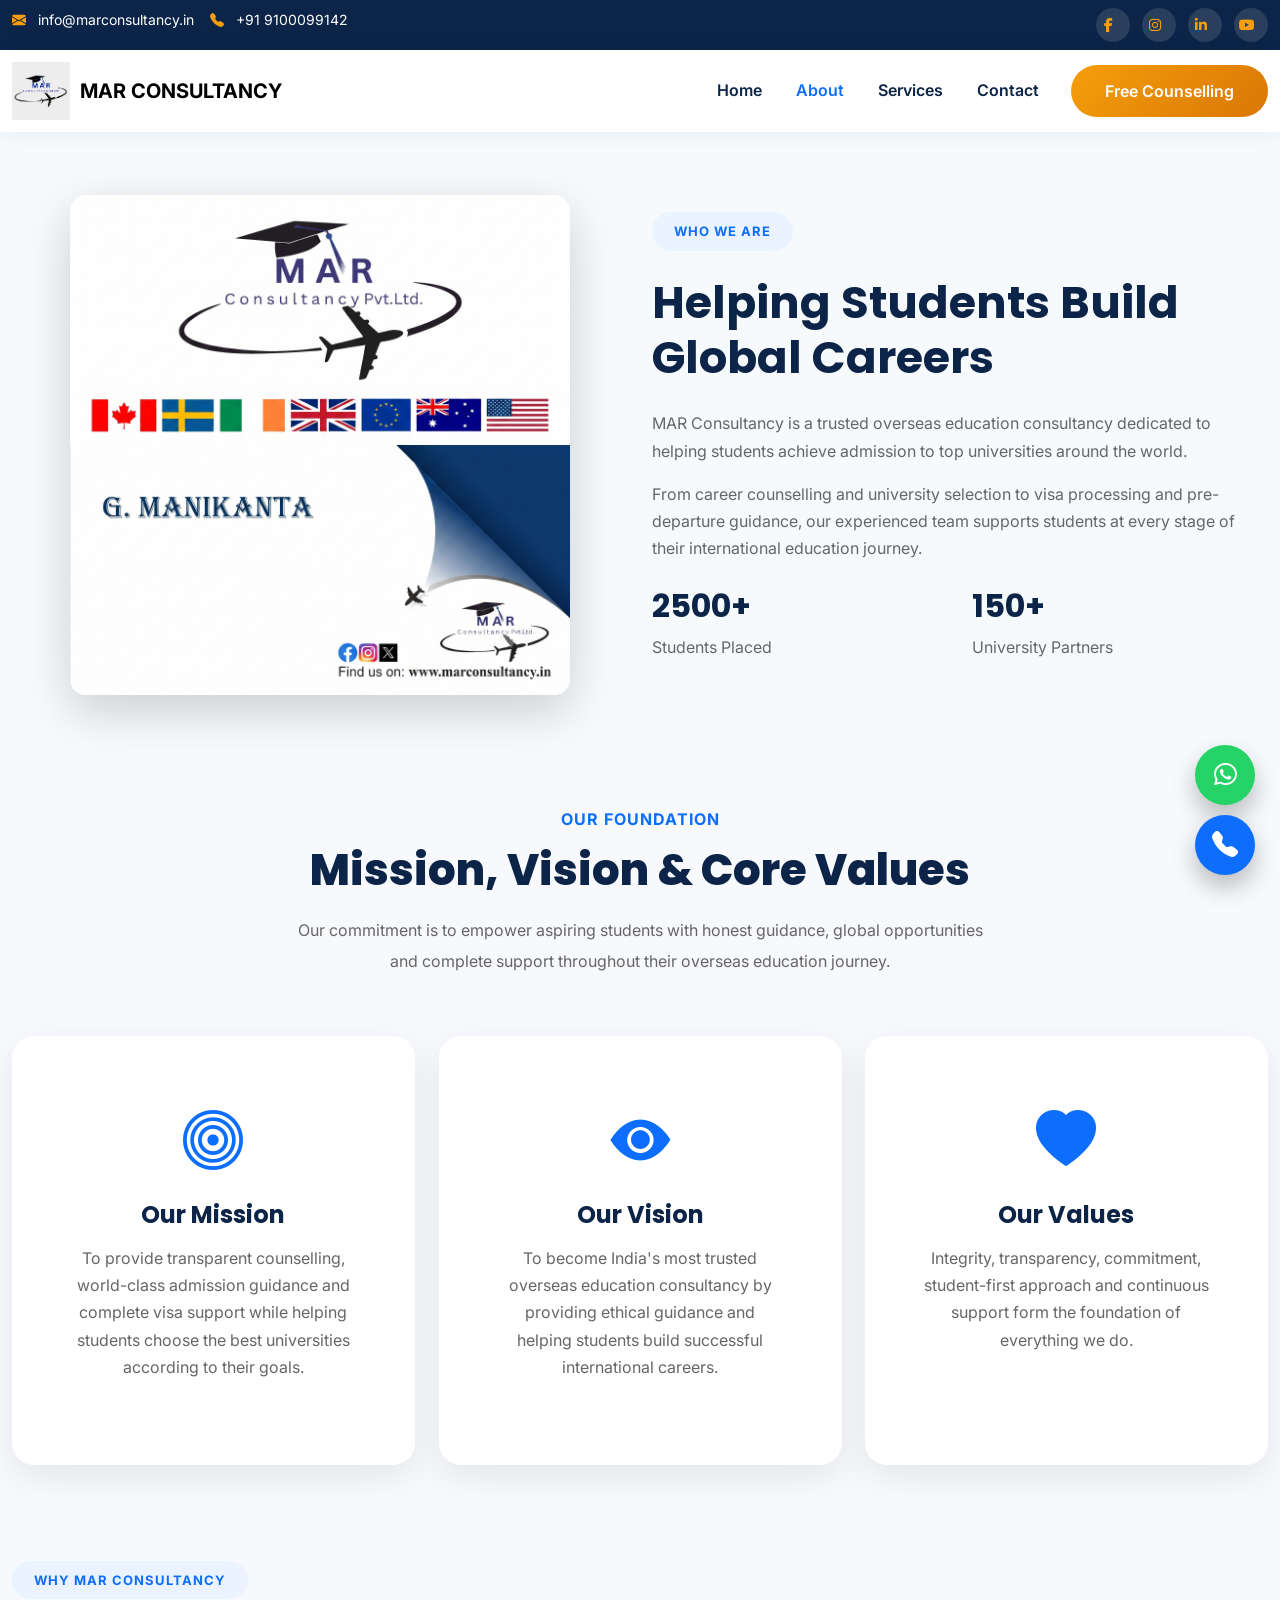
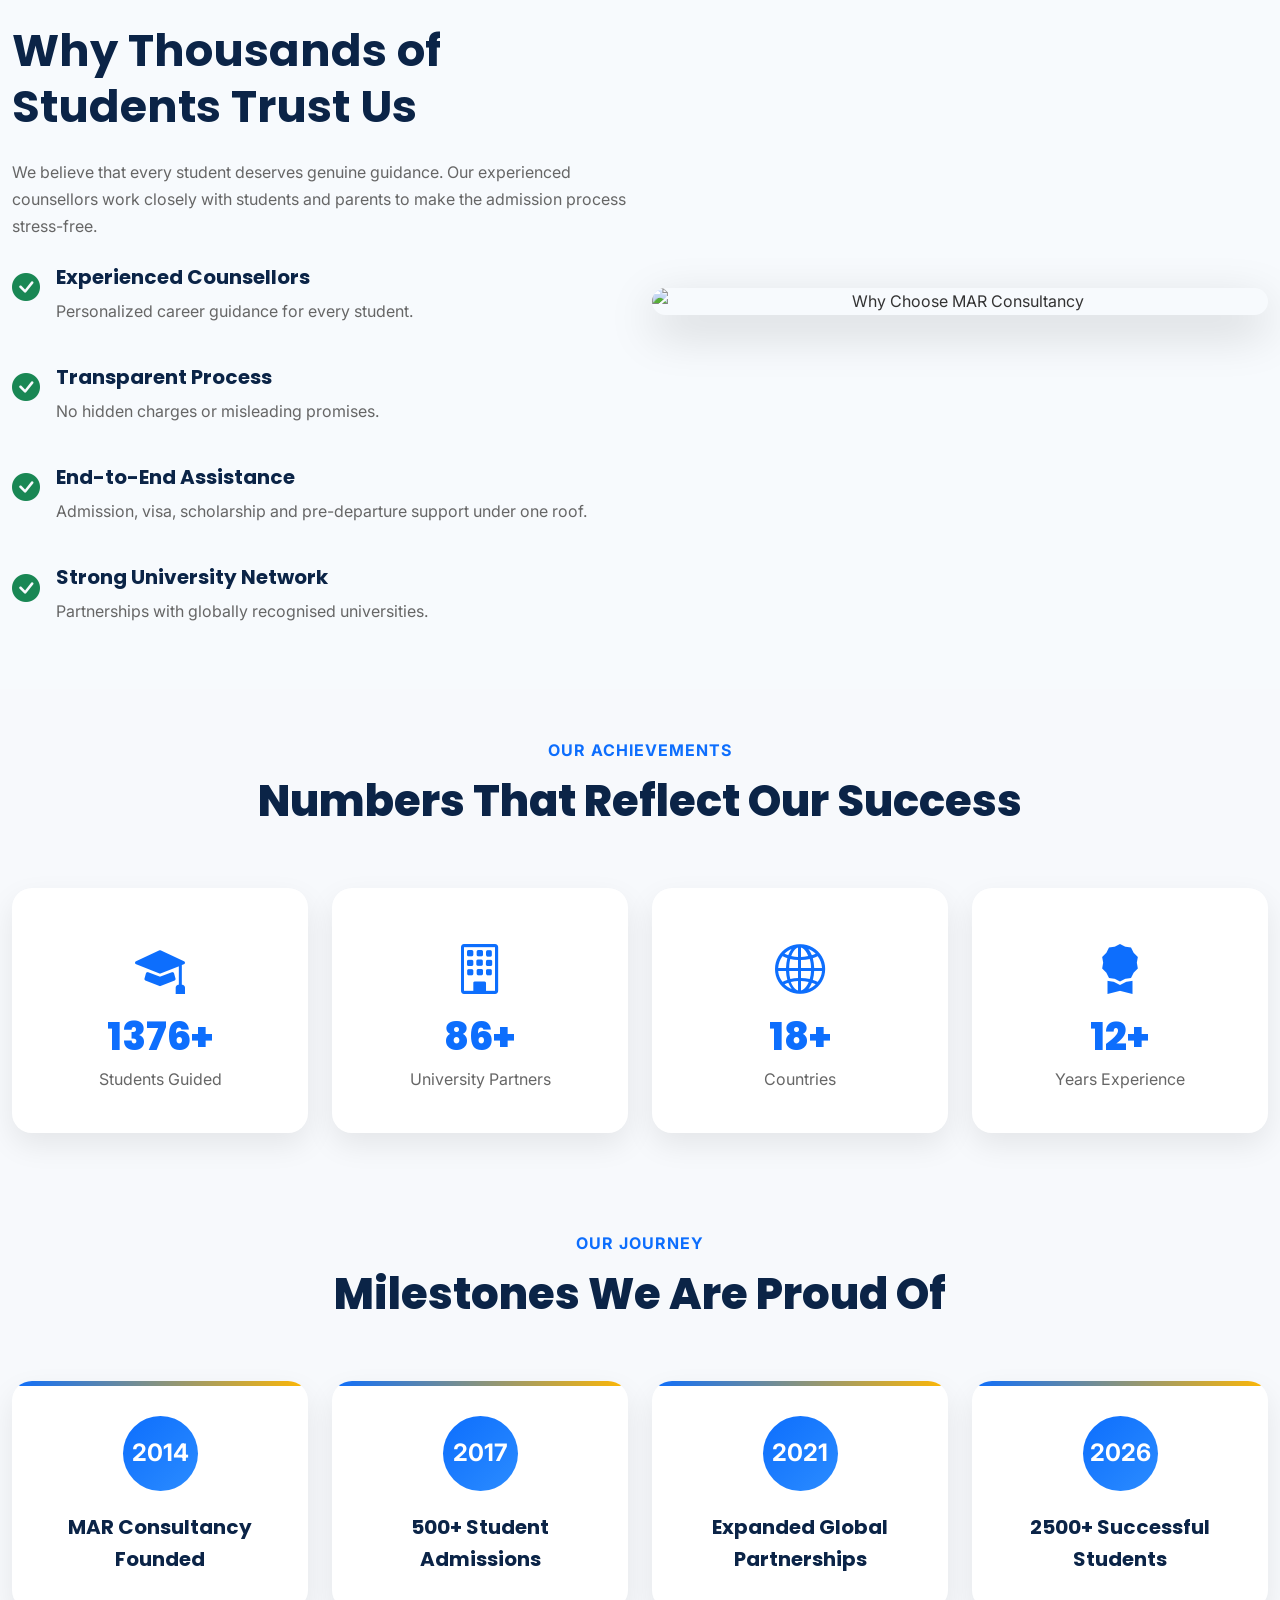
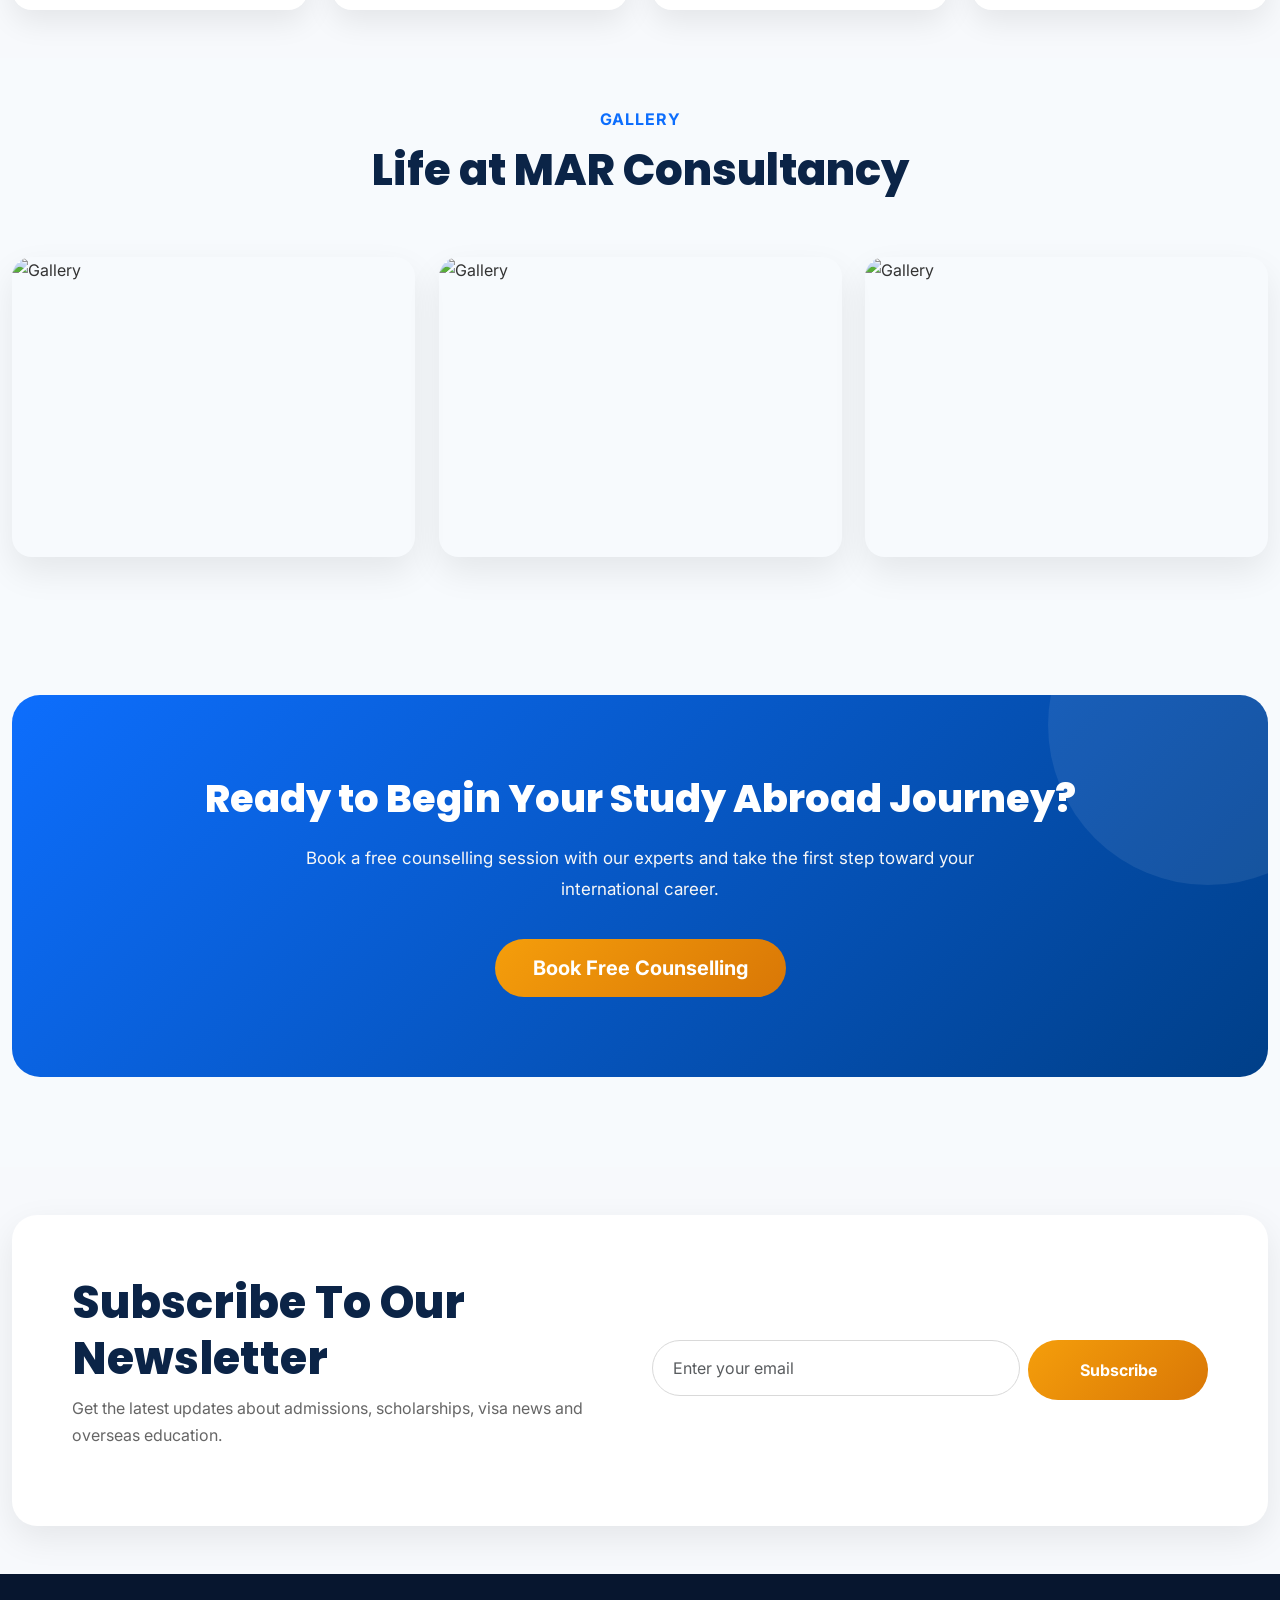
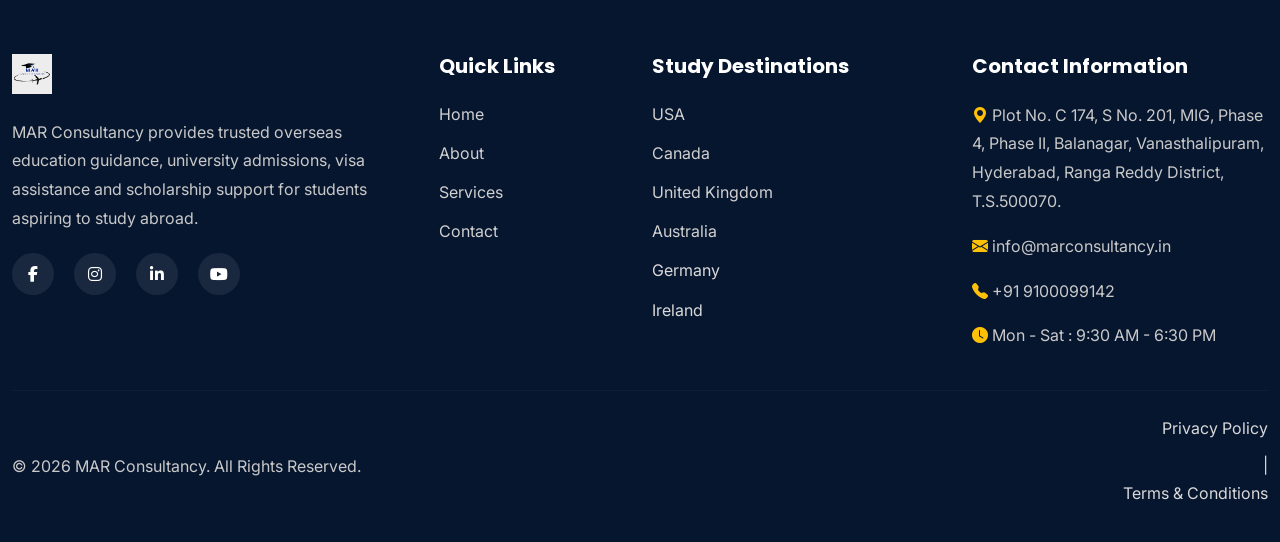
==== MAR_Consultancy/about.html @ 78843bf4 "Initial commit with directory structure" ====
<!DOCTYPE html>
<html lang="en">

<head>

    <meta charset="UTF-8">

    <meta name="viewport"
        content="width=device-width, initial-scale=1.0">

    <title>
        About Us | MAR Consultancy
    </title>

    <meta name="description"
        content="Know more about MAR Consultancy, our mission, vision, expert counsellors and why students trust us for overseas education.">

    <!-- Bootstrap -->

    <link href="https://cdn.jsdelivr.net/npm/bootstrap@5.3.8/dist/css/bootstrap.min.css"
        rel="stylesheet">

    <!-- Bootstrap Icons -->

    <link href="https://cdn.jsdelivr.net/npm/bootstrap-icons@1.13.1/font/bootstrap-icons.min.css"
        rel="stylesheet">

    <!-- Font Awesome -->

    <link href="https://cdnjs.cloudflare.com/ajax/libs/font-awesome/6.7.2/css/all.min.css"
        rel="stylesheet">

    <!-- AOS -->

    <link href="https://unpkg.com/aos@2.3.4/dist/aos.css"
        rel="stylesheet">

    <!-- CSS -->

    <link rel="stylesheet" href="assets/css/variables.css">
    <link rel="stylesheet" href="assets/css/base.css">
    <link rel="stylesheet" href="assets/css/layout.css">
    <link rel="stylesheet" href="assets/css/components.css">
    <link rel="stylesheet" href="assets/css/about.css">
    <link rel="stylesheet" href="assets/css/responsive.css">

</head>

<body>

<!-- Loader -->

<div id="loader">
    <div class="spinner"></div>
</div>

<!-- Top Bar -->

<section class="top-bar">

<div class="container">

<div class="row">

<div class="col-lg-8">

<i class="bi bi-envelope-fill"></i>

info@marconsultancy.in

&nbsp;&nbsp;

<i class="bi bi-telephone-fill"></i>

+91 9100099142


</div>

<div class="col-lg-4 text-end social-icons">

<a href="https://www.facebook.com/share/17t4ARbkdk/?mibextid=wwXIfr"><i class="fab fa-facebook-f"></i></a>

<a href="https://www.instagram.com/mar__consultancy01?igsh=bXQ0bjIwZXdkcGV0"><i class="fab fa-instagram"></i></a>

<a href="#"><i class="fab fa-linkedin-in"></i></a>

<a href="#"><i class="fab fa-youtube"></i></a>

</div>

</div>

</div>

</section>

<!-- Navbar -->

<nav class="navbar navbar-expand-lg">

<div class="container">

<a class="navbar-brand" href="index.html" style="display: flex; align-items: center; gap: 10px;">

<img src="assets/images/gallery/662741555_18075929009274481_1344322168086941455_n.jpg" alt="MAR Consultancy">

<span style="font-weight: 700; font-size: 1.25rem; color: #000; white-space: nowrap;">MAR CONSULTANCY</span>

</a>

<button

class="navbar-toggler"

data-bs-toggle="collapse"

data-bs-target="#navbar">

<span class="navbar-toggler-icon"></span>

</button>

<div

class="collapse navbar-collapse"

id="navbar">

<ul class="navbar-nav ms-auto">

<li class="nav-item">

<a class="nav-link "
href="index.html">

Home

</a>

</li>

<li class="nav-item active">

<a class="nav-link"
href="about.html">

About

</a>

</li>

<li class="nav-item">

<a class="nav-link"
href="services.html">

Services

</a>

</li>



<li class="nav-item">

<a class="nav-link"
href="contact.html">

Contact

</a>

</li>

</ul>

<a

href="contact.html"

class="btn btn-warning ms-lg-4">

Free Counselling

</a>

</div>

</div>

</nav>
</div>

</section>

<!-- About Section -->

<section class="py-5">

<div class="container">

<div class="row align-items-center">

<div class="col-lg-6 d-flex align-items-center justify-content-center" data-aos="fade-right" style="padding: 15px;">
    <img 
        src="assets\images\gallery\Gemini_Generated_Image_8bglwy8bglwy8bgl.png" 
        class="img-fluid rounded-4 shadow-lg" 
        alt="About MAR Consultancy"
        style="width: 100%; max-width: 500px; height: auto; object-fit: contain; display: block; margin: 0 auto;"
    >
</div>

<div
class="col-lg-6"
data-aos="fade-left">

<span class="badge-primary">

WHO WE ARE

</span>

<h2 class="mt-4">

Helping Students Build
Global Careers

</h2>

<p class="mt-4">

MAR Consultancy is a trusted overseas education consultancy dedicated to helping students achieve admission to top universities around the world.

</p>

<p>

From career counselling and university selection to visa processing and pre-departure guidance, our experienced team supports students at every stage of their international education journey.

</p>

<div class="row mt-4">

<div class="col-6">

<h3>2500+</h3>

<p>Students Placed</p>

</div>

<div class="col-6">

<h3>150+</h3>

<p>University Partners</p>

</div>

</div>

</div>

</div>

</div>

</section>
<!-- ======================================================
MISSION • VISION • VALUES
======================================================= -->

<section class="bg-section py-5">

    <div class="container">

        <div class="section-title text-center" data-aos="fade-up">

            <span>OUR FOUNDATION</span>

            <h2>Mission, Vision & Core Values</h2>

            <p>

                Our commitment is to empower aspiring students with honest
                guidance, global opportunities and complete support throughout
                their overseas education journey.

            </p>

        </div>

        <div class="row g-4">

            <div class="col-lg-4" data-aos="fade-up">

                <div class="card-modern h-100">

                    <div class="card-body text-center">

                        <i class="bi bi-bullseye display-4 text-primary"></i>

                        <h4 class="mt-4">

                            Our Mission

                        </h4>

                        <p>

                            To provide transparent counselling,
                            world-class admission guidance and
                            complete visa support while helping
                            students choose the best universities
                            according to their goals.

                        </p>

                    </div>

                </div>

            </div>

            <div class="col-lg-4" data-aos="fade-up" data-aos-delay="150">

                <div class="card-modern h-100">

                    <div class="card-body text-center">

                        <i class="bi bi-eye-fill display-4 text-primary"></i>

                        <h4 class="mt-4">

                            Our Vision

                        </h4>

                        <p>

                            To become India's most trusted overseas
                            education consultancy by providing
                            ethical guidance and helping students
                            build successful international careers.

                        </p>

                    </div>

                </div>

            </div>

            <div class="col-lg-4" data-aos="fade-up" data-aos-delay="300">

                <div class="card-modern h-100">

                    <div class="card-body text-center">

                        <i class="bi bi-heart-fill display-4 text-primary"></i>

                        <h4 class="mt-4">

                            Our Values

                        </h4>

                        <p>

                            Integrity, transparency, commitment,
                            student-first approach and continuous
                            support form the foundation of
                            everything we do.

                        </p>

                    </div>

                </div>

            </div>

        </div>

    </div>

</section>

<!-- ======================================================
WHY CHOOSE US
======================================================= -->

<section class="py-5">

    <div class="container">

        <div class="row align-items-center">

            <div class="col-lg-6" data-aos="fade-right">

                <span class="badge-primary">

                    WHY MAR CONSULTANCY

                </span>

                <h2 class="mt-4">

                    Why Thousands of Students Trust Us

                </h2>

                <p class="mt-4">

                    We believe that every student deserves genuine guidance.
                    Our experienced counsellors work closely with students
                    and parents to make the admission process stress-free.

                </p>

                <div class="mt-4">

                    <div class="d-flex mb-4">

                        <i class="bi bi-check-circle-fill text-success fs-3 me-3"></i>

                        <div>

                            <h5>Experienced Counsellors</h5>

                            <p>

                                Personalized career guidance for every student.

                            </p>

                        </div>

                    </div>

                    <div class="d-flex mb-4">

                        <i class="bi bi-check-circle-fill text-success fs-3 me-3"></i>

                        <div>

                            <h5>Transparent Process</h5>

                            <p>

                                No hidden charges or misleading promises.

                            </p>

                        </div>

                    </div>

                    <div class="d-flex mb-4">

                        <i class="bi bi-check-circle-fill text-success fs-3 me-3"></i>

                        <div>

                            <h5>End-to-End Assistance</h5>

                            <p>

                                Admission, visa, scholarship and pre-departure
                                support under one roof.

                            </p>

                        </div>

                    </div>

                    <div class="d-flex">

                        <i class="bi bi-check-circle-fill text-success fs-3 me-3"></i>

                        <div>

                            <h5>Strong University Network</h5>

                            <p>

                                Partnerships with globally recognised universities.

                            </p>

                        </div>

                    </div>

                </div>

            </div>

            <div class="col-lg-6 text-center" data-aos="fade-left">

                <img

                    src="assets\images\gallery\Gemini_Generated_Image_77f17s77f17s77f1.png"

                    class="img-fluid rounded-4 shadow-lg"

                    alt="Why Choose MAR Consultancy">

            </div>

        </div>

    </div>

</section>

<!-- ======================================================
OUR ACHIEVEMENTS
======================================================= -->

<section class="bg-section py-5">

    <div class="container">

        <div class="section-title text-center">

            <span>OUR ACHIEVEMENTS</span>

            <h2>Numbers That Reflect Our Success</h2>

        </div>

        <div class="row g-4">

            <div class="col-lg-3 col-md-6">

                <div class="stat-card">

                    <i class="bi bi-mortarboard-fill"></i>

                    <h2>2500+</h2>

                    <p>

                        Students Guided

                    </p>

                </div>

            </div>

            <div class="col-lg-3 col-md-6">

                <div class="stat-card">

                    <i class="bi bi-building"></i>

                    <h2>150+</h2>

                    <p>

                        University Partners

                    </p>

                </div>

            </div>

            <div class="col-lg-3 col-md-6">

                <div class="stat-card">

                    <i class="bi bi-globe2"></i>

                    <h2>18+</h2>

                    <p>

                        Countries

                    </p>

                </div>

            </div>

            <div class="col-lg-3 col-md-6">

                <div class="stat-card">

                    <i class="bi bi-award-fill"></i>

                    <h2>12+</h2>

                    <p>

                        Years Experience

                    </p>

                </div>

            </div>

        </div>

    </div>

</section>
<!-- ======================================================
LEADERSHIP TEAM
======================================================= -->


<!-- ======================================================
OUR JOURNEY
======================================================= -->

<section class="bg-section py-5">

    <div class="container">

        <div class="section-title text-center">

            <span>OUR JOURNEY</span>

            <h2>Milestones We Are Proud Of</h2>

        </div>

        <div class="row g-4">

            <div class="col-lg-3">

                <div class="process-card">

                    <div class="process-number">

                        2014

                    </div>

                    <h5>

                        MAR Consultancy Founded

                    </h5>

                </div>

            </div>

            <div class="col-lg-3">

                <div class="process-card">

                    <div class="process-number">

                        2017

                    </div>

                    <h5>

                        500+ Student Admissions

                    </h5>

                </div>

            </div>

            <div class="col-lg-3">

                <div class="process-card">

                    <div class="process-number">

                        2021

                    </div>

                    <h5>

                        Expanded Global Partnerships

                    </h5>

                </div>

            </div>

            <div class="col-lg-3">

                <div class="process-card">

                    <div class="process-number">

                        2026

                    </div>

                    <h5>

                        2500+ Successful Students

                    </h5>

                </div>

            </div>

        </div>

    </div>

</section>

<!-- ======================================================
PHOTO GALLERY
======================================================= -->

<section class="py-5">

    <div class="container">

        <div class="section-title text-center">

            <span>GALLERY</span>

            <h2>Life at MAR Consultancy</h2>

        </div>

        <div class="row g-4">

            <div class="col-lg-4">

                <div class="gallery-item">

                    <img
                        src="assets/images/gallery/gallery1.jpg"
                        class="img-fluid rounded-4"
                        alt="Gallery">

                </div>

            </div>

            <div class="col-lg-4">

                <div class="gallery-item">

                    <img
                        src="assets/images/gallery/gallery2.jpg"
                        class="img-fluid rounded-4"
                        alt="Gallery">

                </div>

            </div>

            <div class="col-lg-4">

                <div class="gallery-item">

                    <img
                        src="assets/images/gallery/gallery3.jpg"
                        class="img-fluid rounded-4"
                        alt="Gallery">

                </div>

            </div>

        </div>

    </div>

</section>

<!-- ======================================================
CALL TO ACTION
======================================================= -->

<section>

<div class="container">

<div class="cta text-center">

<h2>

Ready to Begin Your Study Abroad Journey?

</h2>

<p>

Book a free counselling session with our experts
and take the first step toward your international career.

</p>

<a

href="contact.html"

class="btn btn-warning btn-lg">

Book Free Counselling

</a>

</div>

</div>

</section>
<!-- ======================================================
NEWSLETTER
======================================================= -->

<section class="bg-section py-5">

    <div class="container">

        <div class="newsletter">

            <div class="row align-items-center">

                <div class="col-lg-6">

                    <h2>

                        Subscribe To Our Newsletter

                    </h2>

                    <p>

                        Get the latest updates about admissions,
                        scholarships, visa news and overseas education.

                    </p>

                </div>

                <div class="col-lg-6">

                    

                       

                   <form class="row g-2" action="https://docs.google.com/forms/d/e/1FAIpQLSdykp3nptnN1hQB12wtxpjILrCA9S6A44Ha3cF29DqgzUPL1w/formResponsehttps://docs.google.com/forms/d/e/1FAIpQLSdykp3nptnN1hQB12wtxpjILrCA9S6A44Ha3cF29DqgzUPL1w/viewform" method="POST">
    
    <!-- Email Input Field -->
    <div class="col-md-8">
        <input type="email" name="entry.235819232" class="form-control" placeholder="Enter your email" required>
    </div>

    <!-- Submit Button -->
    <div class="col-md-4">
        <button type="submit" class="btn btn-warning w-100">
            Subscribe
        </button>
    </div>

</form>

                </div>

            </div>

        </div>

    </div>

</section>

<!-- ======================================================
FOOTER
======================================================= -->

<footer class="footer">

<div class="container">

<div class="row gy-4">

<div class="col-lg-4">

<img 
  src="assets/images/gallery/662741555_18075929009274481_1344322168086941455_n.jpg" 
  alt="MAR Consultancy Logo" 
  style="height: 40px; width: auto; display: inline-block; vertical-align: middle;"
>

<p class="mt-4">

MAR Consultancy provides trusted overseas
education guidance, university admissions,
visa assistance and scholarship support for
students aspiring to study abroad.

</p>

<div class="footer-social">

<a href="https://www.facebook.com/share/17t4ARbkdk/?mibextid=wwXIfr">

<i class="fab fa-facebook-f"></i>

</a>

<a href="https://www.instagram.com/mar__consultancy01?igsh=bXQ0bjIwZXdkcGV0">

<i class="fab fa-instagram"></i>

</a>

<a href="#">

<i class="fab fa-linkedin-in"></i>

</a>

<a href="#">

<i class="fab fa-youtube"></i>

</a>

</div>

</div>

<div class="col-lg-2">

<h5>

Quick Links

</h5>

<ul class="list-unstyled">

<li><a href="index.html">Home</a></li>

<li><a href="about.html">About</a></li>

<li><a href="services.html">Services</a></li>



<li><a href="contact.html">Contact</a></li>

</ul>

</div>

<div class="col-lg-3">

<h5>

Study Destinations

</h5>

<ul class="list-unstyled">

<li><a href="#">USA</a></li>

<li><a href="#">Canada</a></li>

<li><a href="#">United Kingdom</a></li>

<li><a href="#">Australia</a></li>

<li>Germany</li>

<li>Ireland</li>

</ul>

</div>

<div class="col-lg-3">

<h5>

Contact Information

</h5>

<p>

<i class="bi bi-geo-alt-fill text-warning"></i>

Plot No. C 174, S No. 201, MIG, Phase 4, Phase II,
Balanagar, Vanasthalipuram, Hyderabad,
Ranga Reddy District, T.S.500070.

</p>

<p>

<i class="bi bi-envelope-fill text-warning"></i>

info@marconsultancy.in

</p>

<p>

<i class="bi bi-telephone-fill text-warning"></i>

+91 9100099142

</p>

<p>

<i class="bi bi-clock-fill text-warning"></i>

Mon - Sat : 9:30 AM - 6:30 PM

</p>

</div>

</div>

<hr class="my-4">

<div class="row align-items-center">

<div class="col-md-6">

<p class="mb-0">

© <span id="year"></span>
MAR Consultancy.
All Rights Reserved.

</p>

</div>

<div class="col-md-6 text-md-end">

<a href="privacy-policy.html">

Privacy Policy

</a>

|

<a href="terms.html">

Terms & Conditions

</a>

</div>

</div>

</div>

</footer>

<!-- ======================================================
FLOATING ACTION BUTTONS
======================================================= -->

<a
href="https://wa.me/9100099142"
target="_blank"
class="whatsapp-btn">

<i class="fab fa-whatsapp"></i>

</a>

<a
href="tel:+919100099142"
class="call-btn">

<i class="bi bi-telephone-fill"></i>

</a>

<div class="back-to-top">

<i class="bi bi-arrow-up"></i>

</div>

<!-- ======================================================
JAVASCRIPT
======================================================= -->

<script src="https://cdn.jsdelivr.net/npm/bootstrap@5.3.8/dist/js/bootstrap.bundle.min.js"></script>

<script src="https://unpkg.com/aos@2.3.4/dist/aos.js"></script>

<script>

AOS.init({

duration:900,

once:true

});

</script>

<script src="assets/js/app.js"></script>

<script src="assets/js/about.js"></script>

</body>

</html>
---- MAR_Consultancy/assets/css/variables.css ----
/* ==========================================================
   MAR CONSULTANCY
   Global CSS Variables
   ========================================================== */

:root{

    /* ========= Brand Colors ========= */

    --primary:#0D6EFD;
    --primary-dark:#084298;
    --primary-light:#4DA3FF;

    --secondary:#0B2447;

    --accent:#F59E0B;
    --accent-dark:#D97706;

    --success:#198754;
    --danger:#DC3545;
    --warning:#FFC107;
    --info:#0DCAF0;

    --white:#FFFFFF;
    --black:#000000;

    --gray-50:#F8F9FA;
    --gray-100:#F1F3F5;
    --gray-200:#E9ECEF;
    --gray-300:#DEE2E6;
    --gray-400:#CED4DA;
    --gray-500:#ADB5BD;
    --gray-600:#6C757D;
    --gray-700:#495057;
    --gray-800:#343A40;
    --gray-900:#212529;

    --text:#333333;
    --text-light:#666666;

    --body-bg:#F7FAFD;

    /* ========= Gradients ========= */

    --gradient-primary:linear-gradient(
        135deg,
        #0D6EFD,
        #084298
    );

    --gradient-orange:linear-gradient(
        135deg,
        #F59E0B,
        #D97706
    );

    --gradient-dark:linear-gradient(
        135deg,
        #0B2447,
        #19376D
    );

    --gradient-light:linear-gradient(
        135deg,
        #FFFFFF,
        #F6F9FC
    );

    /* ========= Fonts ========= */

    --font-heading:'Poppins',sans-serif;
    --font-body:'Inter',sans-serif;

    /* ========= Sizes ========= */

    --container:1320px;

    --section-padding:90px;

    --radius-xs:4px;
    --radius-sm:8px;
    --radius-md:12px;
    --radius-lg:18px;
    --radius-xl:30px;
    --radius-round:999px;

    /* ========= Shadows ========= */

    --shadow-sm:
        0 2px 8px rgba(0,0,0,.08);

    --shadow-md:
        0 8px 25px rgba(0,0,0,.12);

    --shadow-lg:
        0 15px 40px rgba(0,0,0,.18);

    --shadow-xl:
        0 25px 60px rgba(0,0,0,.22);

    /* ========= Animation ========= */

    --transition:.3s ease;

    --transition-fast:.18s ease;

    --transition-slow:.55s ease;

    /* ========= Navbar ========= */

    --navbar-height:82px;

    /* ========= Z Index ========= */

    --z-loader:999999;

    --z-modal:99999;

    --z-navbar:9999;

    --z-dropdown:999;

    --z-floating:888;

}
---- MAR_Consultancy/assets/css/base.css ----
/* ==========================================================
   MAR CONSULTANCY
   BASE STYLES
   ========================================================== */

@import url('https://fonts.googleapis.com/css2?family=Inter:wght@300;400;500;600;700;800&family=Poppins:wght@400;500;600;700;800&display=swap');

/* ==========================================================
   RESET
   ========================================================== */

*,
*::before,
*::after{
    margin:0;
    padding:0;
    box-sizing:border-box;
}

html{
    scroll-behavior:smooth;
    scroll-padding-top:90px;
}

body{
    font-family:var(--font-body);
    font-size:16px;
    line-height:1.7;
    color:var(--text);
    background:var(--body-bg);
    overflow-x:hidden;
    -webkit-font-smoothing:antialiased;
    text-rendering:optimizeLegibility;
}

/* ==========================================================
   SELECTION
   ========================================================== */

::selection{
    background:var(--primary);
    color:#fff;
}

/* ==========================================================
   SCROLLBAR
   ========================================================== */

::-webkit-scrollbar{
    width:10px;
}

::-webkit-scrollbar-track{
    background:#eef3f8;
}

::-webkit-scrollbar-thumb{
    background:var(--primary);
    border-radius:20px;
}

::-webkit-scrollbar-thumb:hover{
    background:var(--primary-dark);
}

/* ==========================================================
   LINKS
   ========================================================== */

a{
    color:inherit;
    text-decoration:none;
    transition:var(--transition);
}

a:hover{
    color:var(--primary);
}

/* ==========================================================
   IMAGES
   ========================================================== */

img{
    display:block;
    max-width:100%;
    height:auto;
}

picture{
    display:block;
}

/* ==========================================================
   LISTS
   ========================================================== */

ul,
ol{
    list-style:none;
}

/* ==========================================================
   HEADINGS
   ========================================================== */

h1,
h2,
h3,
h4,
h5,
h6{
    font-family:var(--font-heading);
    color:var(--secondary);
    font-weight:700;
    line-height:1.25;
}

h1{
    font-size:3.5rem;
}

h2{
    font-size:2.8rem;
}

h3{
    font-size:2rem;
}

h4{
    font-size:1.5rem;
}

h5{
    font-size:1.25rem;
}

h6{
    font-size:1rem;
}

p{
    margin-bottom:1rem;
    color:var(--text-light);
}

/* ==========================================================
   CONTAINER
   ========================================================== */

.container{
    max-width:1320px;
}

/* ==========================================================
   SECTION
   ========================================================== */

section{
    padding:var(--section-padding) 0;
    position:relative;
}

/* ==========================================================
   BUTTONS
   ========================================================== */

.btn{
    border:none;
    border-radius:50px;
    padding:14px 34px;
    font-weight:600;
    transition:var(--transition);
}

.btn-primary{
    background:var(--gradient-primary);
    color:#fff;
}

.btn-primary:hover{
    transform:translateY(-3px);
    box-shadow:var(--shadow-lg);
}

.btn-warning{
    background:var(--gradient-orange);
    color:#fff;
}

.btn-warning:hover{
    transform:translateY(-3px);
    box-shadow:var(--shadow-lg);
}

.btn-outline-primary{
    border:2px solid var(--primary);
    color:var(--primary);
    background:transparent;
}

.btn-outline-primary:hover{
    background:var(--primary);
    color:#fff;
}

/* ==========================================================
   FORMS
   ========================================================== */

input,
textarea,
select{
    width:100%;
    border:1px solid #dce5ef;
    padding:15px 18px;
    border-radius:12px;
    outline:none;
    font-size:15px;
    transition:var(--transition);
    background:#fff;
}

input:focus,
textarea:focus,
select:focus{
    border-color:var(--primary);
    box-shadow:0 0 0 .2rem rgba(13,110,253,.15);
}

/* ==========================================================
   SECTION TITLE
   ========================================================== */

.section-title{
    text-align:center;
    margin-bottom:60px;
}

.section-title span{
    color:var(--accent);
    text-transform:uppercase;
    font-weight:700;
    letter-spacing:2px;
    display:block;
    margin-bottom:10px;
}

.section-title h2{
    margin-bottom:15px;
}

.section-title p{
    max-width:700px;
    margin:auto;
}

/* ==========================================================
   SHADOW UTILITIES
   ========================================================== */

.shadow-sm{
    box-shadow:var(--shadow-sm);
}

.shadow-md{
    box-shadow:var(--shadow-md);
}

.shadow-lg{
    box-shadow:var(--shadow-lg);
}

/* ==========================================================
   BORDER RADIUS
   ========================================================== */

.rounded-sm{
    border-radius:8px;
}

.rounded-md{
    border-radius:15px;
}

.rounded-lg{
    border-radius:25px;
}

.rounded-xl{
    border-radius:35px;
}

/* ==========================================================
   SPACING HELPERS
   ========================================================== */

.mt-100{
    margin-top:100px;
}

.mb-100{
    margin-bottom:100px;
}

.py-100{
    padding-top:100px;
    padding-bottom:100px;
}

/* ==========================================================
   BACKGROUNDS
   ========================================================== */

.bg-primary-gradient{
    background:var(--gradient-primary);
}

.bg-dark-gradient{
    background:var(--gradient-dark);
}

.bg-light{
    background:#fff;
}

.bg-section{
    background:#f7f9fc;
}

/* ==========================================================
   CARDS
   ========================================================== */

.card{
    border:none;
    border-radius:20px;
    overflow:hidden;
    transition:var(--transition);
    box-shadow:var(--shadow-sm);
}

.card:hover{
    transform:translateY(-8px);
    box-shadow:var(--shadow-lg);
}

/* ==========================================================
   GLASS EFFECT
   ========================================================== */

.glass{
    backdrop-filter:blur(15px);
    background:rgba(255,255,255,.2);
    border:1px solid rgba(255,255,255,.25);
}

/* ==========================================================
   LOADER
   ========================================================== */

#loader{
    position:fixed;
    inset:0;
    background:#fff;
    display:flex;
    align-items:center;
    justify-content:center;
    z-index:999999;
}

.spinner{
    width:70px;
    height:70px;
    border-radius:50%;
    border:6px solid #eee;
    border-top:6px solid var(--primary);
    animation:spin 1s linear infinite;
}

@keyframes spin{

    from{
        transform:rotate(0);
    }

    to{
        transform:rotate(360deg);
    }

}

/* ==========================================================
   BACK TO TOP
   ========================================================== */

.back-to-top{

    position:fixed;

    right:25px;

    bottom:25px;

    width:55px;

    height:55px;

    display:flex;

    align-items:center;

    justify-content:center;

    background:var(--gradient-primary);

    color:#fff;

    border-radius:50%;

    cursor:pointer;

    opacity:0;

    visibility:hidden;

    transition:var(--transition);

    z-index:999;

}

.back-to-top.active{

    opacity:1;

    visibility:visible;

}

/* ==========================================================
   RESPONSIVE
   ========================================================== */

@media(max-width:992px){

    h1{
        font-size:2.7rem;
    }

    h2{
        font-size:2.2rem;
    }

    section{
        padding:70px 0;
    }

}

@media(max-width:768px){

    h1{
        font-size:2.2rem;
    }

    h2{
        font-size:1.9rem;
    }

    .btn{
        padding:12px 25px;
    }

}
---- MAR_Consultancy/assets/css/layout.css ----
/* ==========================================================
   MAR CONSULTANCY
   LAYOUT
   ========================================================== */

/* ========= Announcement Bar ========= */

.top-bar{
    background:var(--secondary);
    color:#fff;
    font-size:14px;
    padding:8px 0;
}

.top-bar a{
    color:#fff;
}

.top-bar i{
    color:var(--accent);
    margin-right:8px;
}

.top-bar .social-icons a{
    width:34px;
    height:34px;
    display:inline-flex;
    justify-content:center;
    align-items:center;
    border-radius:50%;
    background:rgba(255,255,255,.12);
    margin-left:8px;
    transition:.3s;
}

.top-bar .social-icons a:hover{
    background:var(--accent);
    transform:translateY(-3px);
}

/* ========= Navbar ========= */

.navbar{
    height:82px;
    background:#fff;
    transition:.35s;
    box-shadow:0 3px 20px rgba(0,0,0,.05);
    z-index:999;
}

.navbar-brand img{
    height:58px;
}

.navbar.sticky{
    position:fixed;
    top:0;
    width:100%;
    animation:slideDown .4s;
    box-shadow:0 15px 40px rgba(0,0,0,.08);
}

@keyframes slideDown{
    from{
        transform:translateY(-100%);
    }
    to{
        transform:translateY(0);
    }
}

.navbar-nav .nav-link{
    font-weight:600;
    color:var(--secondary);
    margin-left:18px;
    position:relative;
}

.navbar-nav .nav-link::after{
    content:"";
    position:absolute;
    left:0;
    bottom:-6px;
    width:0;
    height:2px;
    background:var(--primary);
    transition:.3s;
}

.navbar-nav .nav-link:hover::after{
    width:100%;
}

.navbar-nav .nav-link.active{
    color:var(--primary);
}

/* ========= Hero ========= */

.hero{
    min-height:95vh;
    display:flex;
    align-items:center;
    position:relative;
    overflow:hidden;
    background:linear-gradient(rgba(11,36,71,.78),rgba(11,36,71,.78)),
    url("../images/hero/hero.jpg") center/cover;
}

.hero-content{
    color:#fff;
    z-index:2;
}

.hero-content h1{
    color:#fff;
    font-size:3.8rem;
    margin-bottom:25px;
}

.hero-content p{
    color:#f4f4f4;
    font-size:1.1rem;
    max-width:650px;
}

.hero-buttons{
    margin-top:35px;
}

.hero-buttons .btn{
    margin-right:15px;
}

.hero-wave{
    position:absolute;
    bottom:0;
    left:0;
    width:100%;
}

/* ========= Statistics ========= */

.stats{
    margin-top:-80px;
    position:relative;
    z-index:3;
}

.stat-card{
    background:#fff;
    padding:35px;
    border-radius:18px;
    text-align:center;
    box-shadow:var(--shadow-lg);
    transition:.35s;
}

.stat-card:hover{
    transform:translateY(-8px);
}

.stat-card i{
    font-size:42px;
    color:var(--primary);
    margin-bottom:15px;
}

.stat-card h2{
    color:var(--secondary);
    margin-bottom:5px;
}

.stat-card p{
    margin:0;
}

/* ========= Page Banner ========= */

.page-banner{
    height:350px;
    display:flex;
    align-items:center;
    justify-content:center;
    text-align:center;
    background:linear-gradient(rgba(13,110,253,.75),rgba(13,110,253,.75)),
    url("../images/hero/banner.jpg") center/cover;
}

.page-banner h1{
    color:#fff;
}

.breadcrumb{
    justify-content:center;
    background:none;
}

.breadcrumb a{
    color:#fff;
}

/* ========= CTA ========= */

.cta{
    background:var(--gradient-primary);
    color:#fff;
    border-radius:25px;
    padding:60px;
}

.cta h2{
    color:#fff;
}

.cta p{
    color:#f7f7f7;
}

/* ========= Newsletter ========= */

.newsletter{
    background:#fff;
    padding:70px;
    border-radius:25px;
    box-shadow:var(--shadow-lg);
}

.newsletter input{
    height:60px;
}

.newsletter .btn{
    height:60px;
}

/* ========= Footer ========= */

.footer{
    background:#081b36;
    color:#d9d9d9;
    padding-top:90px;
}

.footer h5{
    color:#fff;
    margin-bottom:25px;
}

.footer a{
    color:#d9d9d9;
    display:block;
    margin-bottom:10px;
}

.footer a:hover{
    color:#fff;
    padding-left:8px;
}

.footer-bottom{
    margin-top:50px;
    border-top:1px solid rgba(255,255,255,.08);
    padding:20px 0;
    text-align:center;
}

.footer-social a{
    width:42px;
    height:42px;
    display:inline-flex;
    justify-content:center;
    align-items:center;
    border-radius:50%;
    background:rgba(255,255,255,.08);
    margin-right:8px;
    transition:.3s;
}

.footer-social a:hover{
    background:var(--primary);
}

/* ========= Floating Buttons ========= */

.whatsapp-btn,
.call-btn{

    position:fixed;

    right:25px;

    width:60px;

    height:60px;

    border-radius:50%;

    display:flex;

    justify-content:center;

    align-items:center;

    color:#fff;

    font-size:24px;

    z-index:999;

    box-shadow:var(--shadow-lg);

}

.whatsapp-btn{

    bottom:25px;

    background:#25D366;

}

.call-btn{

    bottom:100px;

    background:#0D6EFD;

}

.whatsapp-btn:hover,
.call-btn:hover{

    transform:scale(1.1);

    color:#fff;

}

/* ========= Responsive ========= */

@media(max-width:991px){

.hero{

text-align:center;

padding-top:120px;

}

.hero-content h1{

font-size:2.7rem;

}

.stats{

margin-top:40px;

}

.page-banner{

height:260px;

}

.newsletter{

padding:35px;

}

}

@media(max-width:767px){

.hero-content h1{

font-size:2.1rem;

}

.cta{

padding:35px;

}

.newsletter{

padding:25px;

}

.footer{

text-align:center;

}

}
---- MAR_Consultancy/assets/css/components.css ----
/* ==========================================================
   MAR CONSULTANCY
   COMPONENTS
   ========================================================== */

/* ========= Cards ========= */

.card-modern{
    background:#fff;
    border-radius:20px;
    overflow:hidden;
    transition:.35s ease;
    box-shadow:var(--shadow-sm);
    height:100%;
    position:relative;
}

.card-modern:hover{
    transform:translateY(-10px);
    box-shadow:var(--shadow-xl);
}

.card-modern img{
    width:100%;
    height:240px;
    object-fit:cover;
}

.card-body{
    padding:28px;
}

.card-title{
    font-size:1.4rem;
    margin-bottom:15px;
}

.card-text{
    color:var(--text-light);
}

/* ==========================================
   SERVICE CARD
========================================== */

.service-card{

    background:#fff;

    border-radius:20px;

    padding:40px 30px;

    text-align:center;

    transition:.35s;

    height:100%;

    box-shadow:var(--shadow-sm);

}

.service-card:hover{

    transform:translateY(-12px);

    box-shadow:var(--shadow-xl);

}

.service-card .icon{

    width:90px;

    height:90px;

    margin:auto;

    border-radius:50%;

    display:flex;

    align-items:center;

    justify-content:center;

    font-size:36px;

    color:#fff;

    background:var(--gradient-primary);

    margin-bottom:25px;

}

/* ==========================================
   COUNTRY CARD
========================================== */

.country-card{

    border-radius:20px;

    overflow:hidden;

    background:#fff;

    box-shadow:var(--shadow-sm);

    transition:.3s;

}

.country-card:hover{

    transform:translateY(-10px);

    box-shadow:var(--shadow-lg);

}

.country-card img{

    height:240px;

    width:100%;

    object-fit:cover;

}

.country-body{

    padding:25px;

}

.country-flag{

    width:40px;

    border-radius:5px;

    margin-right:10px;

}

/* ==========================================
   UNIVERSITY CARD
========================================== */

.university-card{

    background:#fff;

    border-radius:20px;

    overflow:hidden;

    transition:.35s;

    box-shadow:var(--shadow-md);

}

.university-card:hover{

    transform:translateY(-8px);

}

.university-card img{

    width:100%;

    height:220px;

    object-fit:cover;

}

.university-body{

    padding:25px;

}

.rank-badge{

    display:inline-block;

    padding:8px 14px;

    border-radius:50px;

    background:#eef5ff;

    color:var(--primary);

    font-weight:600;

}

/* ==========================================
   TESTIMONIAL
========================================== */

.testimonial{

    background:#fff;

    border-radius:20px;

    padding:35px;

    box-shadow:var(--shadow-sm);

}

.testimonial img{

    width:70px;

    height:70px;

    border-radius:50%;

    object-fit:cover;

}

.stars{

    color:#FFC107;

}

/* ==========================================
   BLOG CARD
========================================== */

.blog-card{

    border-radius:20px;

    overflow:hidden;

    background:#fff;

    transition:.3s;

    box-shadow:var(--shadow-sm);

}

.blog-card:hover{

    transform:translateY(-8px);

}

.blog-card img{

    width:100%;

    height:240px;

    object-fit:cover;

}

.blog-content{

    padding:25px;

}

/* ==========================================
   FAQ
========================================== */

.accordion-item{

    border:none;

    margin-bottom:15px;

    border-radius:12px!important;

    overflow:hidden;

    box-shadow:var(--shadow-sm);

}

.accordion-button{

    font-weight:600;

    padding:20px;

}

.accordion-button:not(.collapsed){

    background:var(--primary);

    color:#fff;

}

/* ==========================================
   TEAM CARD
========================================== */

.team-card{

    text-align:center;

    background:#fff;

    border-radius:20px;

    overflow:hidden;

    box-shadow:var(--shadow-sm);

}

.team-card img{

    width:100%;

    height:320px;

    object-fit:cover;

}

.team-body{

    padding:25px;

}

/* ==========================================
   GALLERY
========================================== */

.gallery-item{

    position:relative;

    overflow:hidden;

    border-radius:18px;

}

.gallery-item img{

    width:100%;

    transition:.4s;

}

.gallery-item:hover img{

    transform:scale(1.12);

}

/* ==========================================
   PROCESS
========================================== */

.process-card{

    text-align:center;

    padding:30px;

}

.process-number{

    width:70px;

    height:70px;

    margin:auto;

    border-radius:50%;

    display:flex;

    align-items:center;

    justify-content:center;

    background:var(--gradient-primary);

    color:#fff;

    font-size:26px;

    font-weight:700;

    margin-bottom:20px;

}

/* ==========================================
   CONTACT INFO
========================================== */

.contact-card{

    background:#fff;

    padding:35px;

    border-radius:18px;

    box-shadow:var(--shadow-sm);

    display:flex;

    align-items:flex-start;

    gap:20px;

}

.contact-card i{

    width:60px;

    height:60px;

    border-radius:50%;

    display:flex;

    justify-content:center;

    align-items:center;

    background:var(--gradient-primary);

    color:#fff;

    font-size:24px;

}

/* ==========================================
   GLASS CARD
========================================== */

.glass-card{

    backdrop-filter:blur(20px);

    background:rgba(255,255,255,.18);

    border:1px solid rgba(255,255,255,.25);

    border-radius:20px;

    padding:30px;

}

/* ==========================================
   BADGES
========================================== */

.badge-primary{

    background:var(--primary);

    color:#fff;

    padding:8px 15px;

    border-radius:50px;

}

.badge-warning{

    background:var(--accent);

    color:#fff;

    padding:8px 15px;

    border-radius:50px;

}
---- MAR_Consultancy/assets/css/about.css ----
/* ==========================================================
   MAR CONSULTANCY
   ABOUT PAGE
========================================================== */

/* ==========================================================
   PAGE BANNER
========================================================== */

.page-banner{

    position:relative;

    padding:130px 0 90px;

    background:
    linear-gradient(rgba(9,32,74,.88),
    rgba(9,32,74,.88)),
    url("../images/about/banner.jpg");

    background-size:cover;
    background-position:center;
    color:#fff;

    overflow:hidden;

}

.page-banner::before{

    content:"";

    position:absolute;

    width:450px;

    height:450px;

    border-radius:50%;

    background:rgba(255,255,255,.05);

    right:-120px;

    top:-150px;

}

.page-banner h1{

    font-size:3.5rem;

    font-weight:800;

    margin-bottom:15px;

}

.breadcrumb{

    justify-content:center;

    background:transparent;

    margin:0;

}

.breadcrumb a{

    color:#ffffff;

    text-decoration:none;

}

.breadcrumb-item.active{

    color:#ffc107;

}

/* ==========================================================
   ABOUT INTRODUCTION
========================================================== */

.about-image{

    position:relative;

}

.about-image img{

    border-radius:25px;

    transition:.4s;

}

.about-image img:hover{

    transform:scale(1.02);

}

.badge-primary{

    display:inline-block;

    padding:8px 22px;

    border-radius:50px;

    background:#eaf3ff;

    color:var(--primary);

    font-weight:700;

    letter-spacing:1px;

    font-size:13px;

}

.about-content h2{

    font-size:2.7rem;

    font-weight:800;

    margin-bottom:25px;

}

.about-content p{

    color:#666;

    line-height:1.9;

}

/* ==========================================================
   MISSION • VISION • VALUES
========================================================== */

.card-modern{

    background:#fff;

    border:none;

    border-radius:22px;

    padding:40px 30px;

    text-align:center;

    transition:.35s;

    box-shadow:0 12px 35px rgba(0,0,0,.08);

    height:100%;

}

.card-modern:hover{

    transform:translateY(-10px);

    box-shadow:0 20px 45px rgba(0,0,0,.12);

}

.card-modern i{

    font-size:60px;

    color:var(--primary);

}

.card-modern h4{

    margin:25px 0 15px;

    font-weight:700;

}

.card-modern p{

    color:#666;

}

/* ==========================================================
   WHY CHOOSE US
========================================================== */

.why-list{

    margin-top:30px;

}

.why-list .item{

    display:flex;

    margin-bottom:25px;

}

.why-list i{

    font-size:28px;

    margin-right:18px;

    color:#0d6efd;

}

.why-list h5{

    font-weight:700;

    margin-bottom:8px;

}

.why-list p{

    margin:0;

    color:#666;

}

.why-image{

    position:relative;

}

.why-image img{

    border-radius:25px;

    box-shadow:0 15px 35px rgba(0,0,0,.12);

}

/* ==========================================================
   ACHIEVEMENT COUNTERS
========================================================== */

.stat-card{

    background:#fff;

    border-radius:20px;

    padding:40px 25px;

    text-align:center;

    transition:.35s;

    box-shadow:0 12px 30px rgba(0,0,0,.08);

}

.stat-card:hover{

    transform:translateY(-10px);

}

.stat-card i{

    font-size:50px;

    color:var(--primary);

    margin-bottom:20px;

}

.stat-card h2{

    font-size:2.4rem;

    font-weight:800;

    color:var(--primary);

}

.stat-card p{

    margin:0;

    color:#666;

}

/* ==========================================================
   TEAM SECTION
========================================================== */

.team-card{

    background:#fff;

    border-radius:22px;

    overflow:hidden;

    transition:.35s;

    box-shadow:0 15px 35px rgba(0,0,0,.08);

}

.team-card:hover{

    transform:translateY(-10px);

}

.team-card img{

    width:100%;

    height:340px;

    object-fit:cover;

    transition:.4s;

}

.team-card:hover img{

    transform:scale(1.05);

}

.team-body{

    padding:30px;

    text-align:center;

}

.team-body h4{

    font-weight:700;

}

.team-body p{

    color:#666;

}

.team-body .footer-social{

    margin-top:20px;

}

.team-body .footer-social a{

    width:42px;

    height:42px;

    display:inline-flex;

    align-items:center;

    justify-content:center;

    border-radius:50%;

    background:#f5f8ff;

    color:var(--primary);

    margin:0 6px;

    transition:.3s;

}

.team-body .footer-social a:hover{

    background:var(--primary);

    color:#fff;

}
/* ==========================================================
   COMPANY JOURNEY
========================================================== */

.process-card{

    background:#ffffff;

    border-radius:20px;

    padding:35px 25px;

    text-align:center;

    position:relative;

    transition:.35s;

    overflow:hidden;

    box-shadow:0 12px 30px rgba(0,0,0,.08);

}

.process-card::before{

    content:"";

    position:absolute;

    top:0;

    left:0;

    width:100%;

    height:5px;

    background:linear-gradient(90deg,var(--primary),#ffb703);

}

.process-card:hover{

    transform:translateY(-10px);

    box-shadow:0 20px 45px rgba(0,0,0,.12);

}

.process-number{

    width:75px;

    height:75px;

    margin:auto;

    border-radius:50%;

    display:flex;

    align-items:center;

    justify-content:center;

    font-size:24px;

    font-weight:700;

    color:#ffffff;

    background:linear-gradient(135deg,var(--primary),#2b8cff);

    margin-bottom:20px;

}

.process-card h5{

    font-weight:700;

    margin-bottom:0;

    line-height:1.6;

}

/* ==========================================================
   GALLERY
========================================================== */

.gallery-item{

    overflow:hidden;

    border-radius:20px;

    position:relative;

    cursor:pointer;

    box-shadow:0 15px 35px rgba(0,0,0,.08);

}

.gallery-item img{

    width:100%;

    height:300px;

    object-fit:cover;

    transition:.45s;

}

.gallery-item:hover img{

    transform:scale(1.08);

}

.gallery-item::after{

    content:"";

    position:absolute;

    inset:0;

    background:rgba(9,32,74,.18);

    opacity:0;

    transition:.35s;

}

.gallery-item:hover::after{

    opacity:1;

}

/* ==========================================================
   CALL TO ACTION
========================================================== */

.cta{

    background:linear-gradient(135deg,#0d6efd,#003f88);

    color:#ffffff;

    padding:80px 50px;

    border-radius:28px;

    position:relative;

    overflow:hidden;

}

.cta::before{

    content:"";

    position:absolute;

    width:320px;

    height:320px;

    border-radius:50%;

    background:rgba(255,255,255,.08);

    top:-130px;

    right:-100px;

}

.cta h2{

    font-size:2.4rem;

    font-weight:800;

}

.cta p{

    max-width:720px;

    margin:20px auto 35px;

    font-size:17px;

    line-height:1.8;

}

.cta .btn{

    padding:14px 38px;

    font-weight:700;

    border-radius:50px;

}

/* ==========================================================
   NEWSLETTER
========================================================== */

.newsletter{

    background:#ffffff;

    padding:60px;

    border-radius:25px;

    box-shadow:0 12px 35px rgba(0,0,0,.08);

}

.newsletter h2{

    font-weight:800;

}

.newsletter p{

    color:#666;

}

.newsletter input{

    height:56px;

    border-radius:50px;

    border:1px solid #d9d9d9;

    padding-left:20px;

}

.newsletter button{

    height:56px;

    border-radius:50px;

    font-weight:700;

}

/* ==========================================================
   FOOTER IMPROVEMENTS
========================================================== */

.footer{

    background:#07162f;

    color:#d9d9d9;

    padding:80px 0 25px;

}

.footer h5{

    color:#ffffff;

    margin-bottom:22px;

    font-weight:700;

}

.footer p{

    color:#c9c9c9;

    line-height:1.8;

}

.footer ul{

    padding:0;

    margin:0;

    list-style:none;

}

.footer ul li{

    margin-bottom:12px;

}

.footer ul li a{

    color:#d0d0d0;

    text-decoration:none;

    transition:.3s;

}

.footer ul li a:hover{

    color:#ffc107;

    padding-left:6px;

}

.footer-social{

    display:flex;

    gap:12px;

    margin-top:20px;

}

.footer-social a{

    width:42px;

    height:42px;

    border-radius:50%;

    display:flex;

    align-items:center;

    justify-content:center;

    color:#ffffff;

    background:rgba(255,255,255,.08);

    transition:.3s;

}

.footer-social a:hover{

    background:#ffc107;

    color:#07162f;

}

.footer hr{

    border-color:rgba(255,255,255,.12);

}

/* ==========================================================
   FLOATING BUTTONS
========================================================== */

.whatsapp-btn,

.call-btn{

    position:fixed;

    right:25px;

    width:60px;

    height:60px;

    border-radius:50%;

    display:flex;

    align-items:center;

    justify-content:center;

    color:#ffffff;

    font-size:26px;

    z-index:999;

    text-decoration:none;

    box-shadow:0 12px 25px rgba(0,0,0,.25);

    transition:.3s;

}

.whatsapp-btn{

    bottom:95px;

    background:#25D366;

}

.call-btn{

    bottom:25px;

    background:#0d6efd;

}

.whatsapp-btn:hover,

.call-btn:hover{

    transform:translateY(-6px) scale(1.05);

}

.back-to-top{

    position:fixed;

    left:25px;

    bottom:25px;

    width:55px;

    height:55px;

    display:flex;

    align-items:center;

    justify-content:center;

    background:#ffc107;

    color:#07162f;

    border-radius:50%;

    cursor:pointer;

    opacity:0;

    visibility:hidden;

    transition:.35s;

    z-index:999;

    box-shadow:0 10px 20px rgba(0,0,0,.2);

}

.back-to-top.active{

    opacity:1;

    visibility:visible;

}

.back-to-top:hover{

    transform:translateY(-5px);

}
/* ==========================================================
   ANIMATIONS
========================================================== */

.fade-up{

    opacity:0;

    transform:translateY(40px);

    transition:all .8s ease;

}

.fade-up.show{

    opacity:1;

    transform:translateY(0);

}

.fade-left{

    opacity:0;

    transform:translateX(-40px);

    transition:all .8s ease;

}

.fade-left.show{

    opacity:1;

    transform:translateX(0);

}

.fade-right{

    opacity:0;

    transform:translateX(40px);

    transition:all .8s ease;

}

.fade-right.show{

    opacity:1;

    transform:translateX(0);

}

.zoom-in{

    opacity:0;

    transform:scale(.9);

    transition:all .8s ease;

}

.zoom-in.show{

    opacity:1;

    transform:scale(1);

}

/* ==========================================================
   HOVER EFFECTS
========================================================== */

.team-card,
.card-modern,
.process-card,
.stat-card,
.gallery-item{

    will-change:transform;

}

.team-card:hover{

    transform:translateY(-12px);

}

.gallery-item:hover{

    box-shadow:0 25px 50px rgba(0,0,0,.18);

}

.newsletter{

    transition:.35s;

}

.newsletter:hover{

    box-shadow:0 20px 45px rgba(0,0,0,.12);

}

.cta{

    transition:.4s;

}

.cta:hover{

    transform:translateY(-6px);

}

/* ==========================================================
   IMAGE UTILITIES
========================================================== */

img{

    max-width:100%;

    display:block;

}

.img-shadow{

    box-shadow:0 20px 40px rgba(0,0,0,.12);

}

.round-xl{

    border-radius:25px;

}

.round-xxl{

    border-radius:35px;

}

/* ==========================================================
   SECTION SPACING
========================================================== */

section{

    position:relative;

}

.section-title{

    margin-bottom:60px;

}

.section-title span{

    color:var(--primary);

    font-weight:700;

    letter-spacing:1px;

    text-transform:uppercase;

}

.section-title h2{

    margin-top:10px;

    margin-bottom:18px;

    font-size:2.7rem;

    font-weight:800;

}

.section-title p{

    max-width:700px;

    margin:auto;

    color:#666;

    line-height:1.9;

}

/* ==========================================================
   RESPONSIVE
========================================================== */

@media(max-width:1200px){

.page-banner h1{

font-size:3rem;

}

.about-content h2{

font-size:2.3rem;

}

.section-title h2{

font-size:2.3rem;

}

}

@media(max-width:992px){

.page-banner{

padding:110px 0 70px;

text-align:center;

}

.about-content{

margin-top:40px;

}

.why-image{

margin-top:40px;

}

.newsletter{

padding:40px;

}

.cta{

padding:60px 35px;

}

.footer{

text-align:center;

}

.footer-social{

justify-content:center;

}

}

@media(max-width:768px){

.page-banner h1{

font-size:2.4rem;

}

.about-content h2{

font-size:2rem;

}

.section-title h2{

font-size:2rem;

}

.team-card img{

height:300px;

}

.gallery-item img{

height:250px;

}

.process-number{

width:65px;

height:65px;

font-size:20px;

}

.newsletter{

padding:30px;

}

.cta h2{

font-size:2rem;

}

}

@media(max-width:576px){

.page-banner{

padding:90px 0 60px;

}

.page-banner h1{

font-size:2rem;

}

.badge-primary{

font-size:12px;

padding:7px 16px;

}

.about-content h2{

font-size:1.8rem;

}

.section-title h2{

font-size:1.8rem;

}

.card-modern{

padding:30px 20px;

}

.team-body{

padding:22px;

}

.stat-card{

padding:30px 18px;

}

.newsletter{

padding:25px;

}

.cta{

padding:45px 20px;

}

.cta h2{

font-size:1.7rem;

}

.cta p{

font-size:15px;

}

.whatsapp-btn,

.call-btn{

width:55px;

height:55px;

font-size:22px;

right:15px;

}

.whatsapp-btn{

bottom:85px;

}

.call-btn{

bottom:15px;

}

.back-to-top{

left:15px;

bottom:15px;

width:50px;

height:50px;

}

}

/* ==========================================================
   PRINT
========================================================== */

@media print{

.whatsapp-btn,

.call-btn,

.back-to-top,

.top-bar,

.navbar,

footer{

display:none !important;

}

.page-banner{

padding:30px 0;

background:#ffffff;

color:#000000;

}

body{

background:#ffffff;

}

}
---- MAR_Consultancy/assets/css/responsive.css ----
/* assets/css/responsive.css */
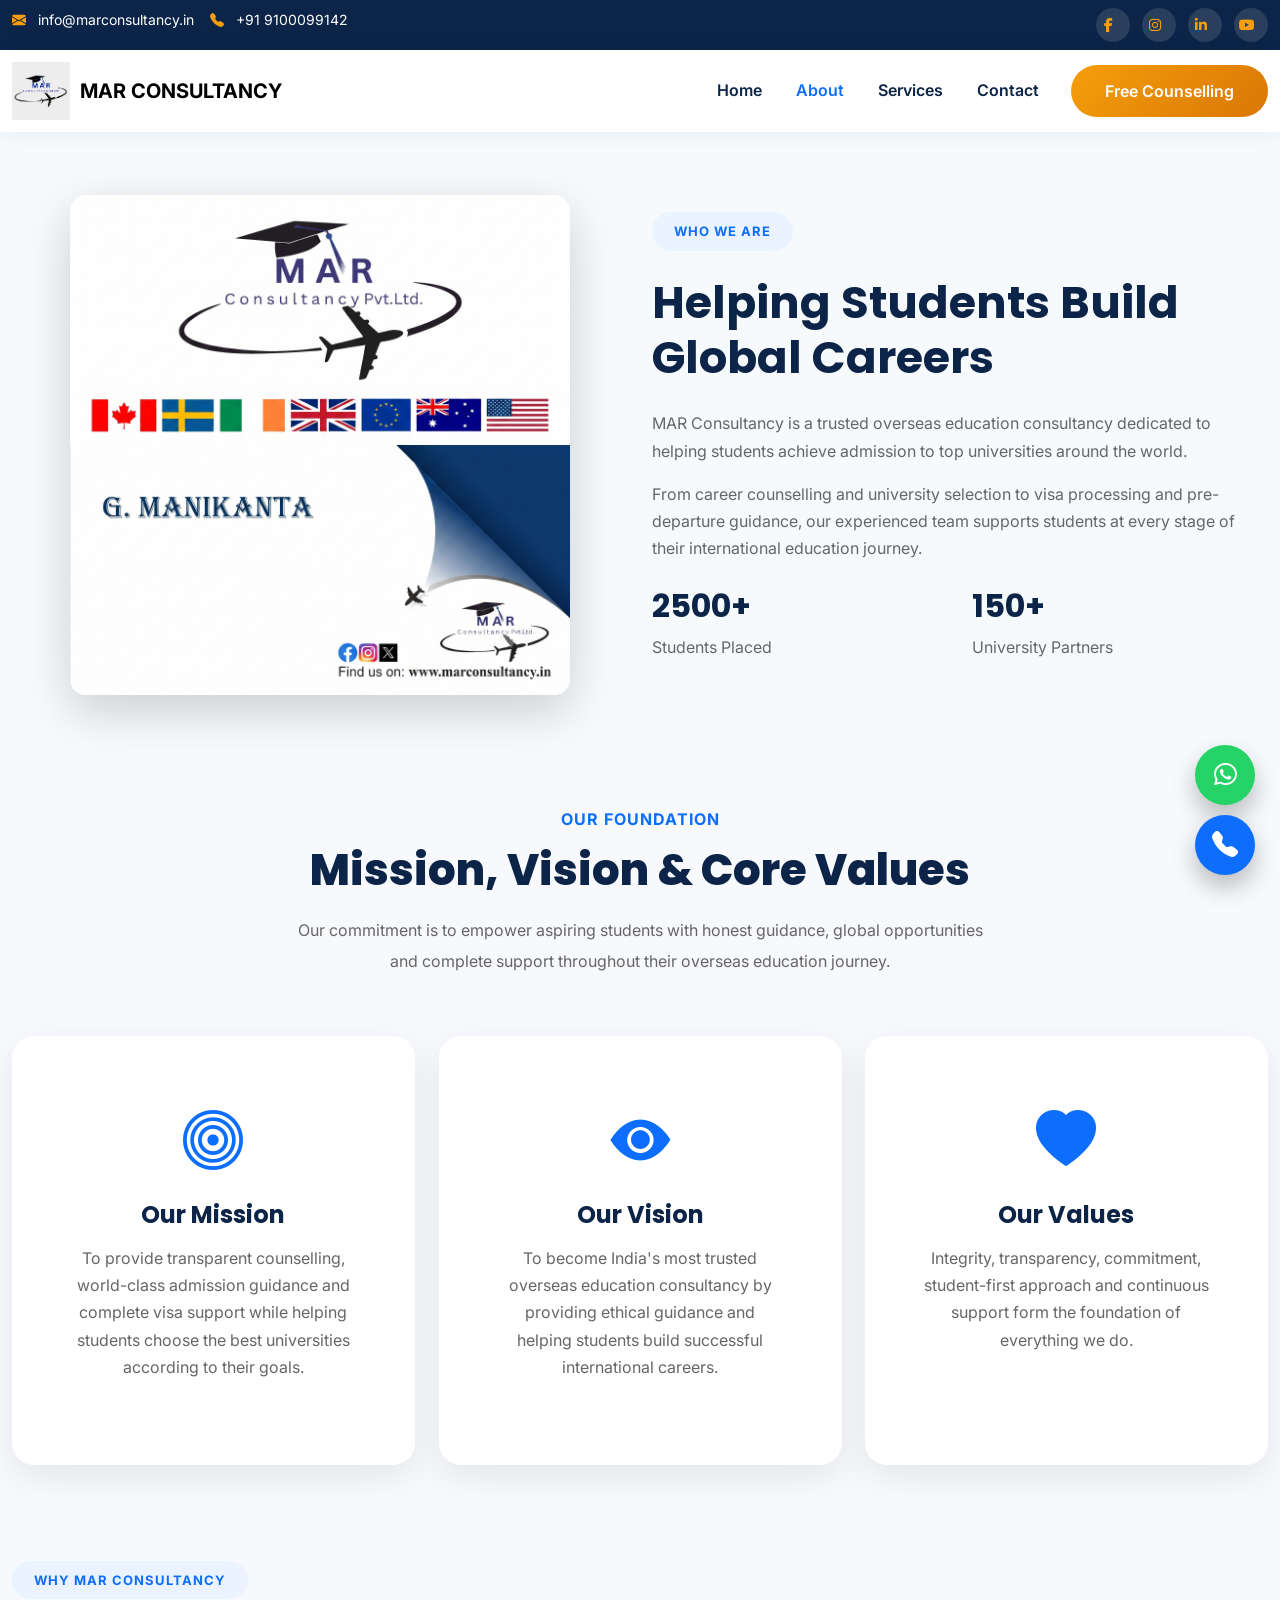
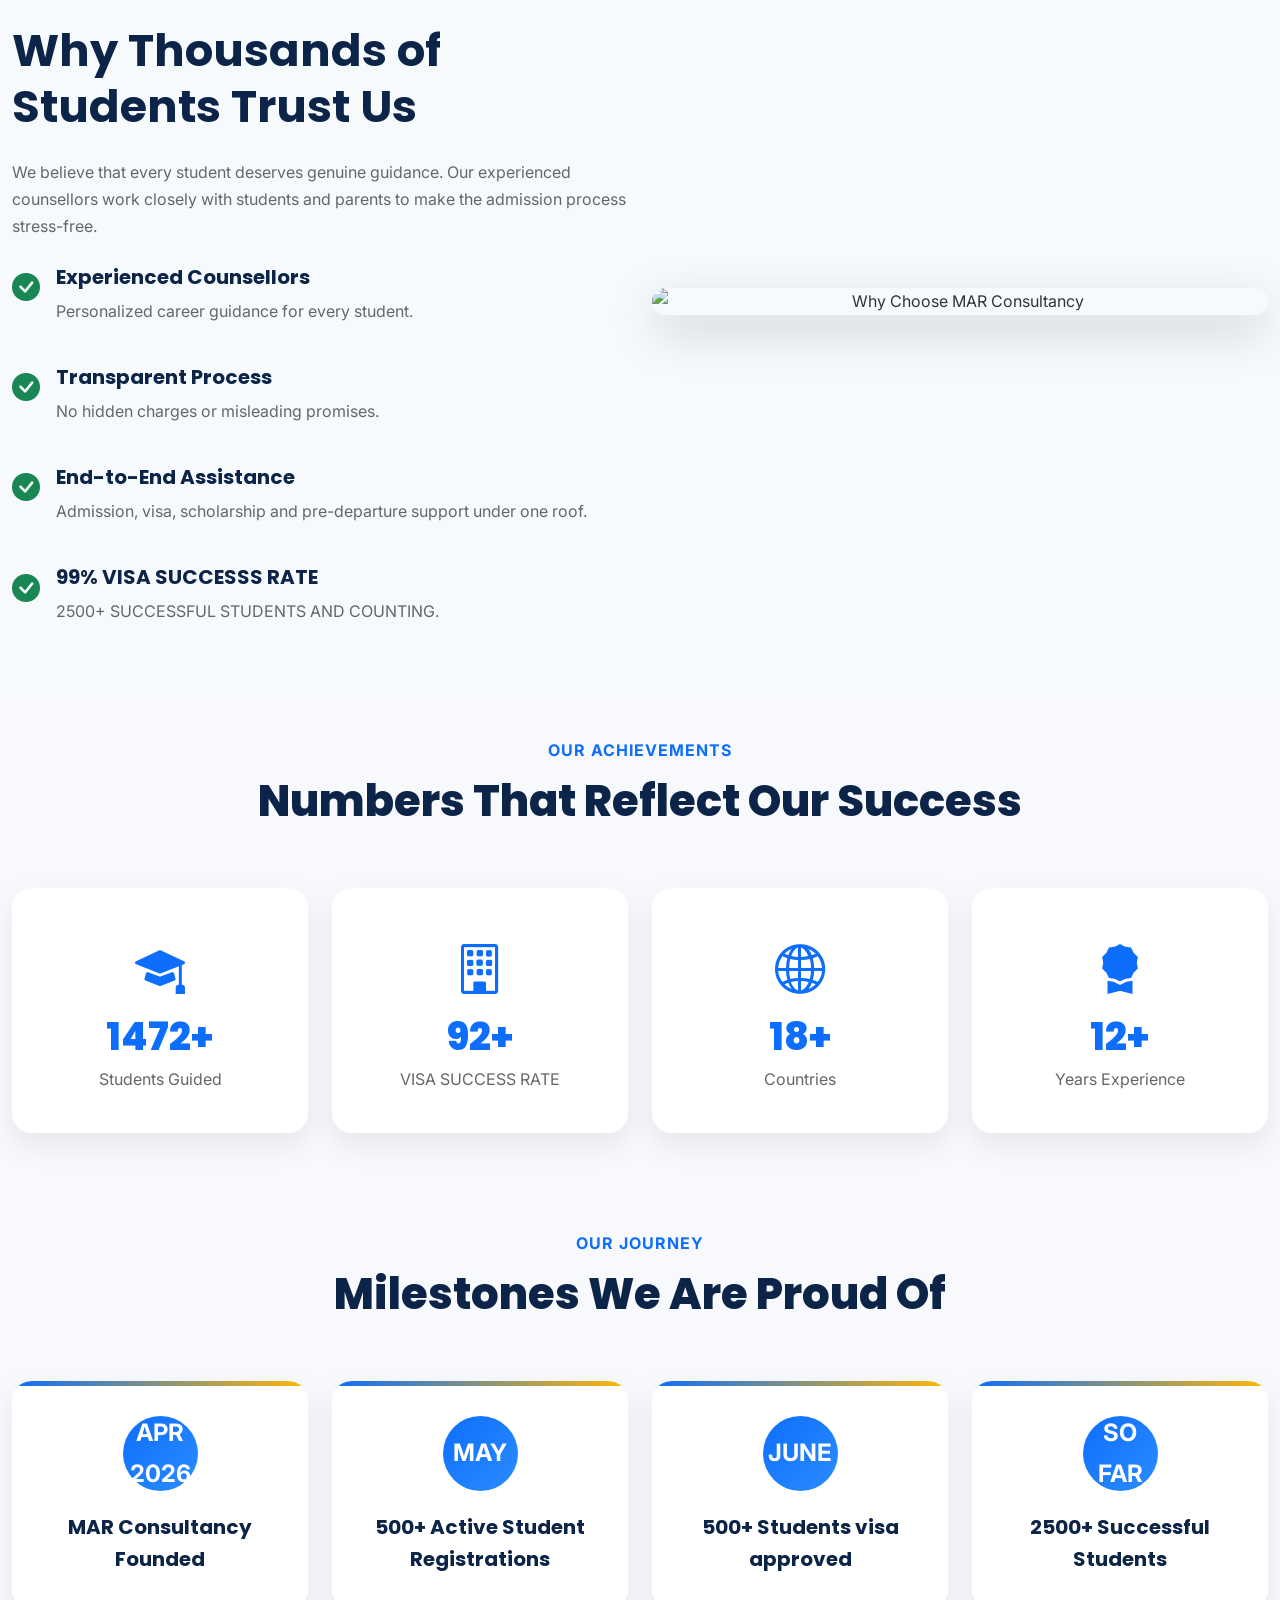
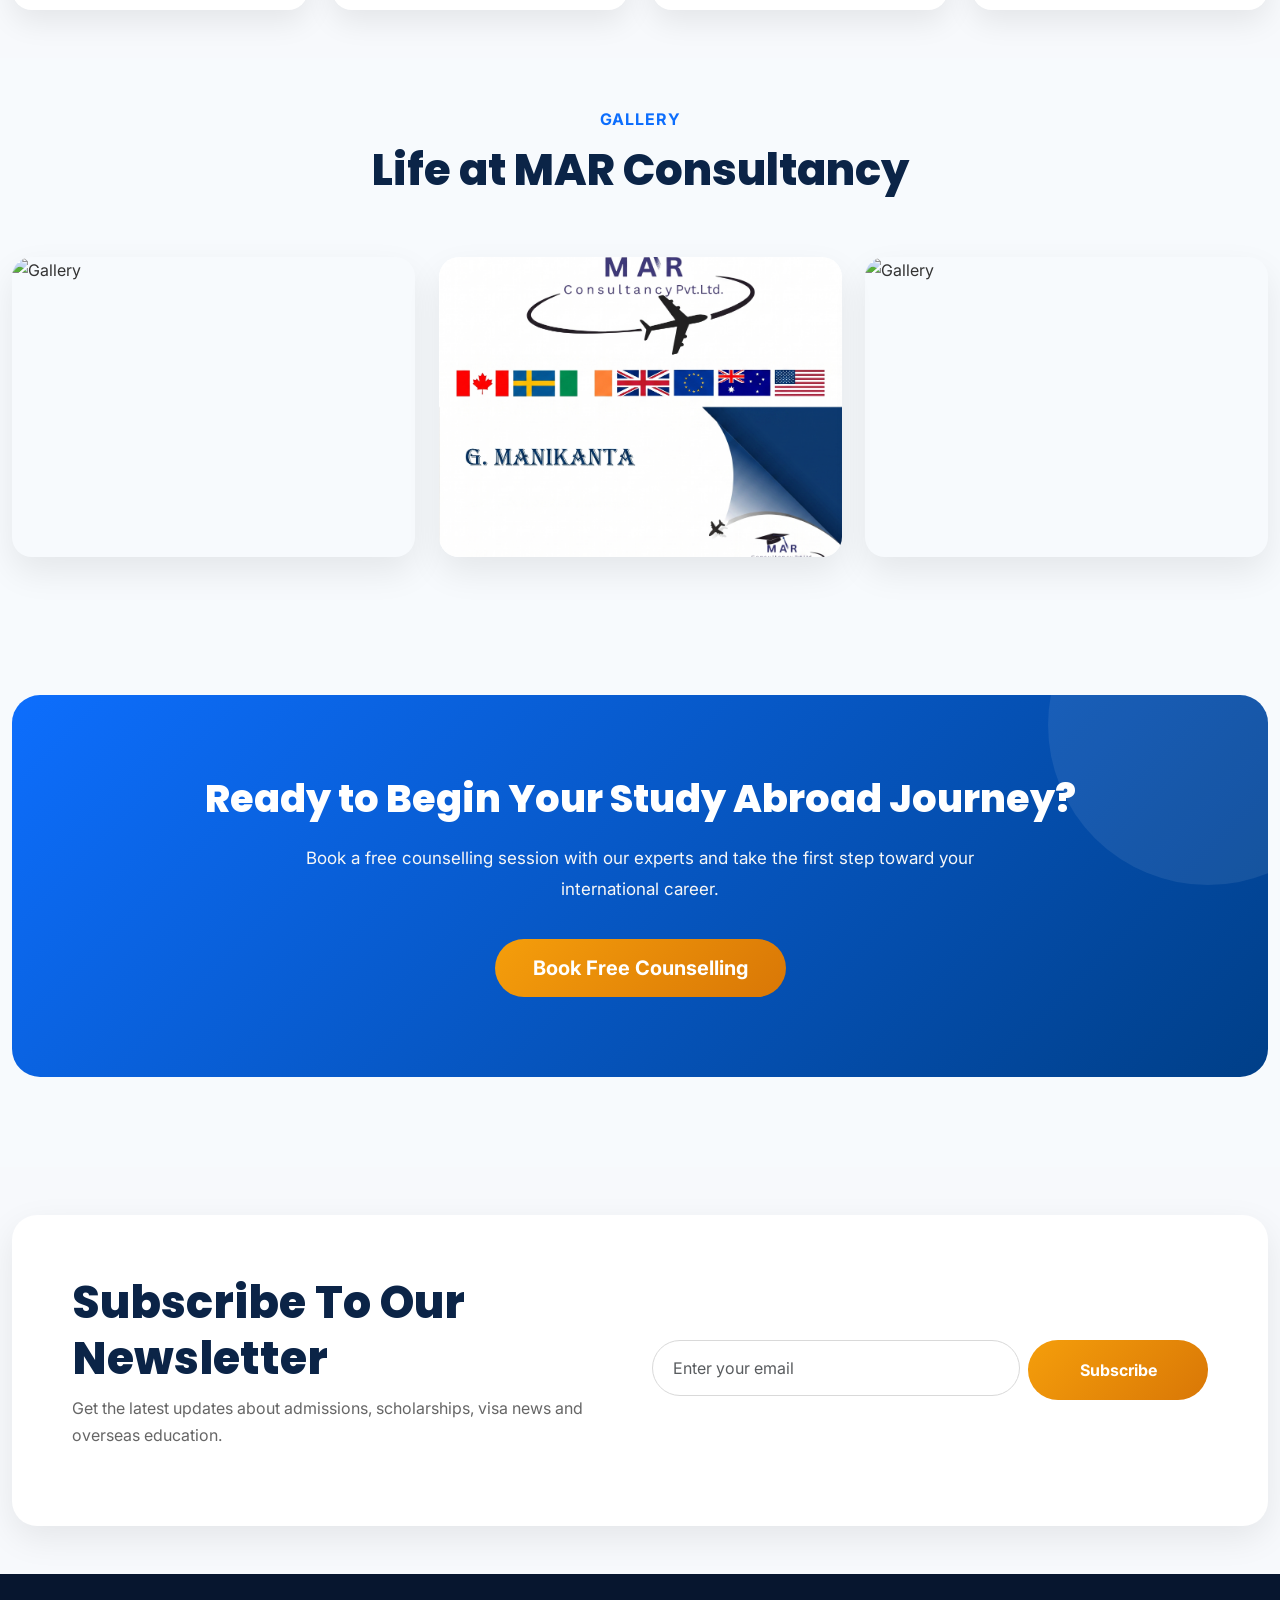
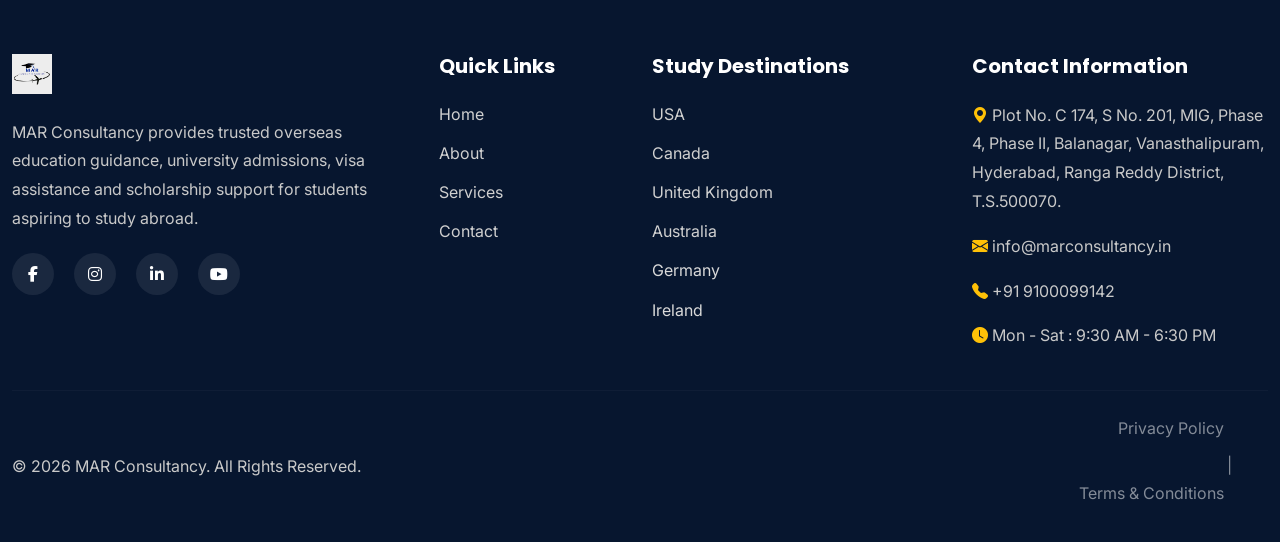
==== commit c304ec07: "Fix icon and add images" ====
--- a/MAR_Consultancy/about.html
+++ b/MAR_Consultancy/about.html
@@ -484,11 +484,11 @@
 
                         <div>
 
-                            <h5>Strong University Network</h5>
+                            <h5>99% VISA SUCCESSS RATE</h5>
 
                             <p>
 
-                                Partnerships with globally recognised universities.
+                                2500+ SUCCESSFUL STUDENTS AND COUNTING.
 
                             </p>
 
@@ -560,11 +560,11 @@
 
                     <i class="bi bi-building"></i>
 
-                    <h2>150+</h2>
+                    <h2>99%</h2>
 
                     <p>
 
-                        University Partners
+                        VISA SUCCESS RATE
 
                     </p>
 
@@ -642,7 +642,7 @@
 
                     <div class="process-number">
 
-                        2014
+                        APR 2026
 
                     </div>
 
@@ -662,13 +662,13 @@
 
                     <div class="process-number">
 
-                        2017
+                        MAY 
 
                     </div>
 
                     <h5>
 
-                        500+ Student Admissions
+                        500+ Active Student Registrations
 
                     </h5>
 
@@ -682,13 +682,13 @@
 
                     <div class="process-number">
 
-                        2021
+                        JUNE
 
                     </div>
 
                     <h5>
 
-                        Expanded Global Partnerships
+                       500+ Students visa approved
 
                     </h5>
 
@@ -702,7 +702,7 @@
 
                     <div class="process-number">
 
-                        2026
+                    SO FAR
 
                     </div>
 
@@ -745,7 +745,7 @@
                 <div class="gallery-item">
 
                     <img
-                        src="assets/images/gallery/gallery1.jpg"
+                        src="assets/images/gallery/Gemini_Generated_Image_77f17s77f17s77f1.png"
                         class="img-fluid rounded-4"
                         alt="Gallery">
 
@@ -758,7 +758,7 @@
                 <div class="gallery-item">
 
                     <img
-                        src="assets/images/gallery/gallery2.jpg"
+                        src="assets/images/gallery/Gemini_Generated_Image_8bglwy8bglwy8bgl.png"
                         class="img-fluid rounded-4"
                         alt="Gallery">
 
@@ -771,7 +771,7 @@
                 <div class="gallery-item">
 
                     <img
-                        src="assets/images/gallery/gallery3.jpg"
+                        src="assets/images/gallery/Gemini_Generated_Image_cyykx8cyykx8cyyk.png"
                         class="img-fluid rounded-4"
                         alt="Gallery">
 
@@ -1039,40 +1039,19 @@
 
 <hr class="my-4">
 
-<div class="row align-items-center">
-
-<div class="col-md-6">
-
-<p class="mb-0">
-
-© <span id="year"></span>
-MAR Consultancy.
-All Rights Reserved.
-
-</p>
-
-</div>
-
-<div class="col-md-6 text-md-end">
-
-<a href="privacy-policy.html">
-
-Privacy Policy
-
-</a>
-
-|
-
-<a href="terms.html">
-
-Terms & Conditions
-
-</a>
-
-</div>
-
-</div>
-
+<div class="row align-items-center gy-2">
+  <div class="col-md-6 text-center text-md-start">
+    <p class="mb-0">
+      &copy; <span id="year"></span> MAR Consultancy. All Rights Reserved.
+    </p>
+  </div>
+  <!-- Added significant right padding (pe-md-5) to push the text away from the floating buttons -->
+  <div class="col-md-6 text-center text-md-end pe-md-5">
+    <a href="privacy-policy.html" class="text-decoration-none text-white-50 mx-2">Privacy Policy</a>
+    <span class="text-white-50">|</span>
+    <a href="terms.html" class="text-decoration-none text-white-50 mx-2">Terms & Conditions</a>
+  </div>
+</div>
 </div>
 
 </footer>
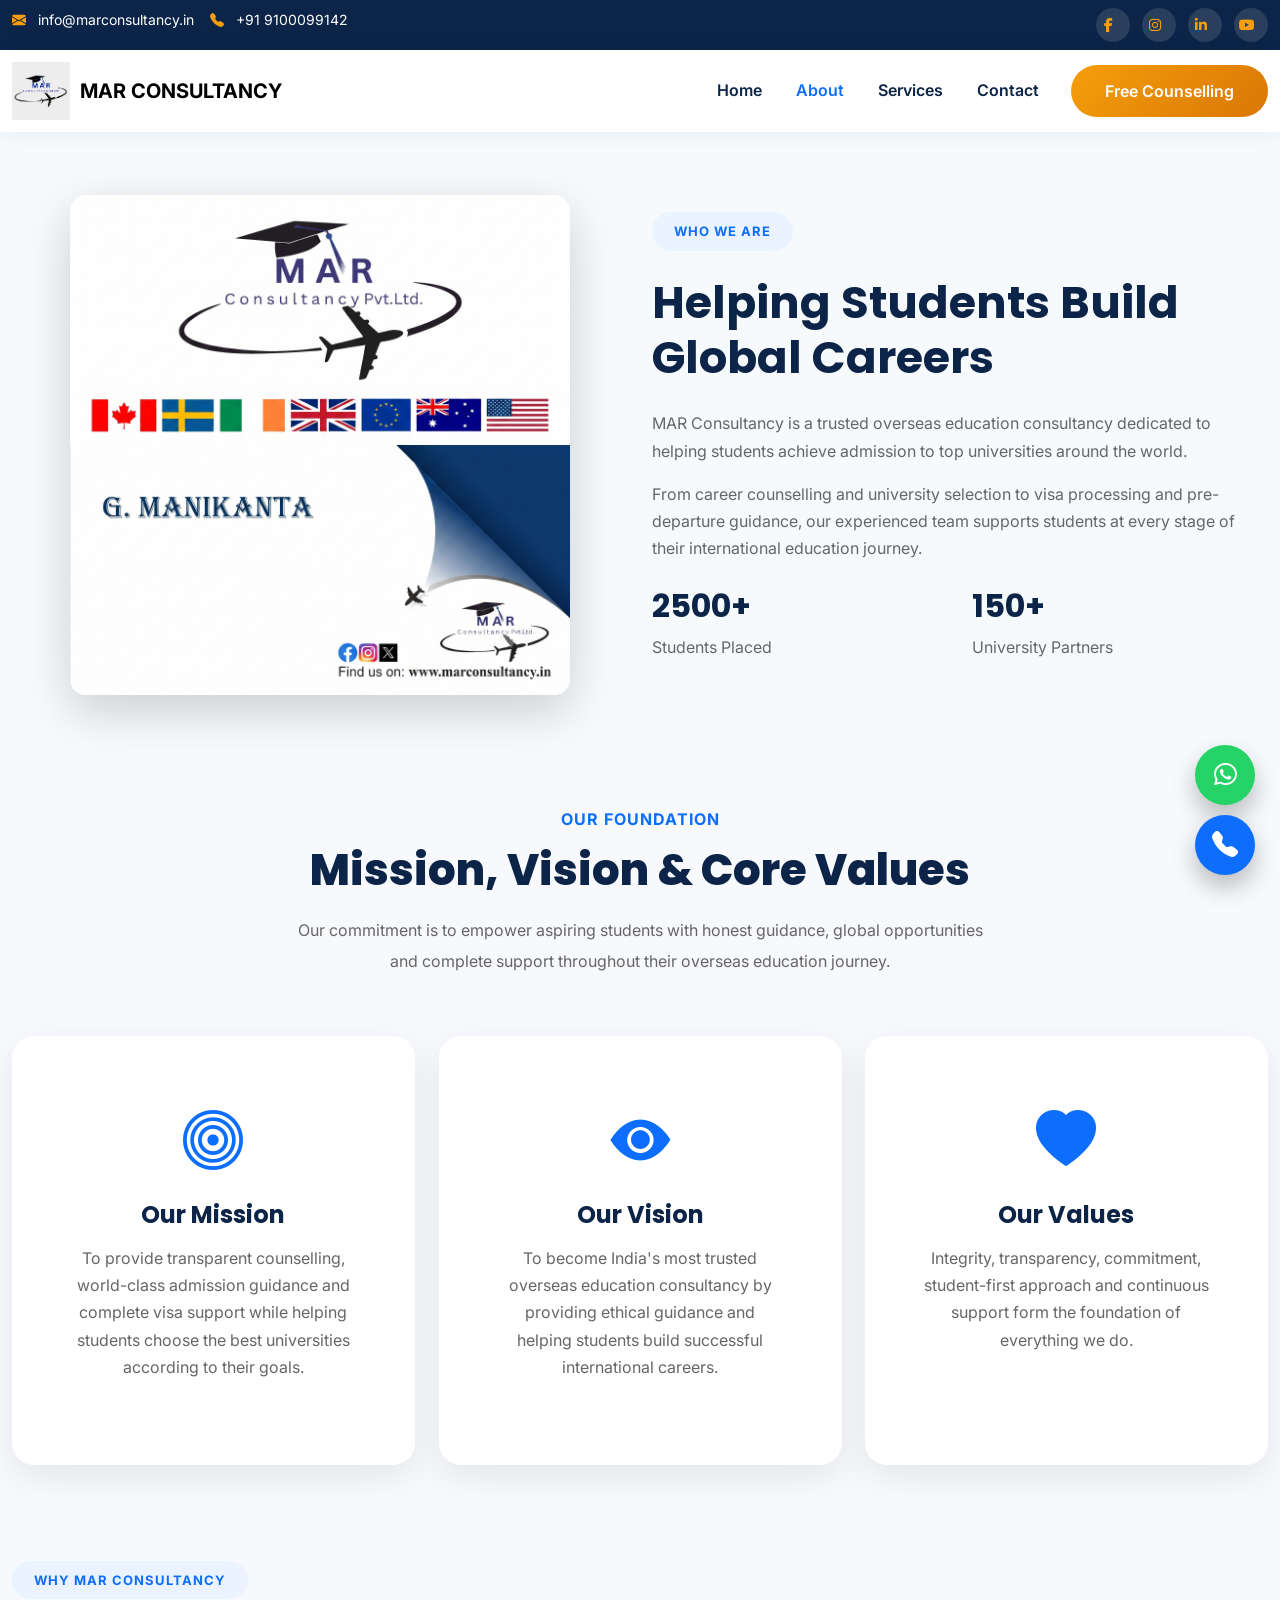
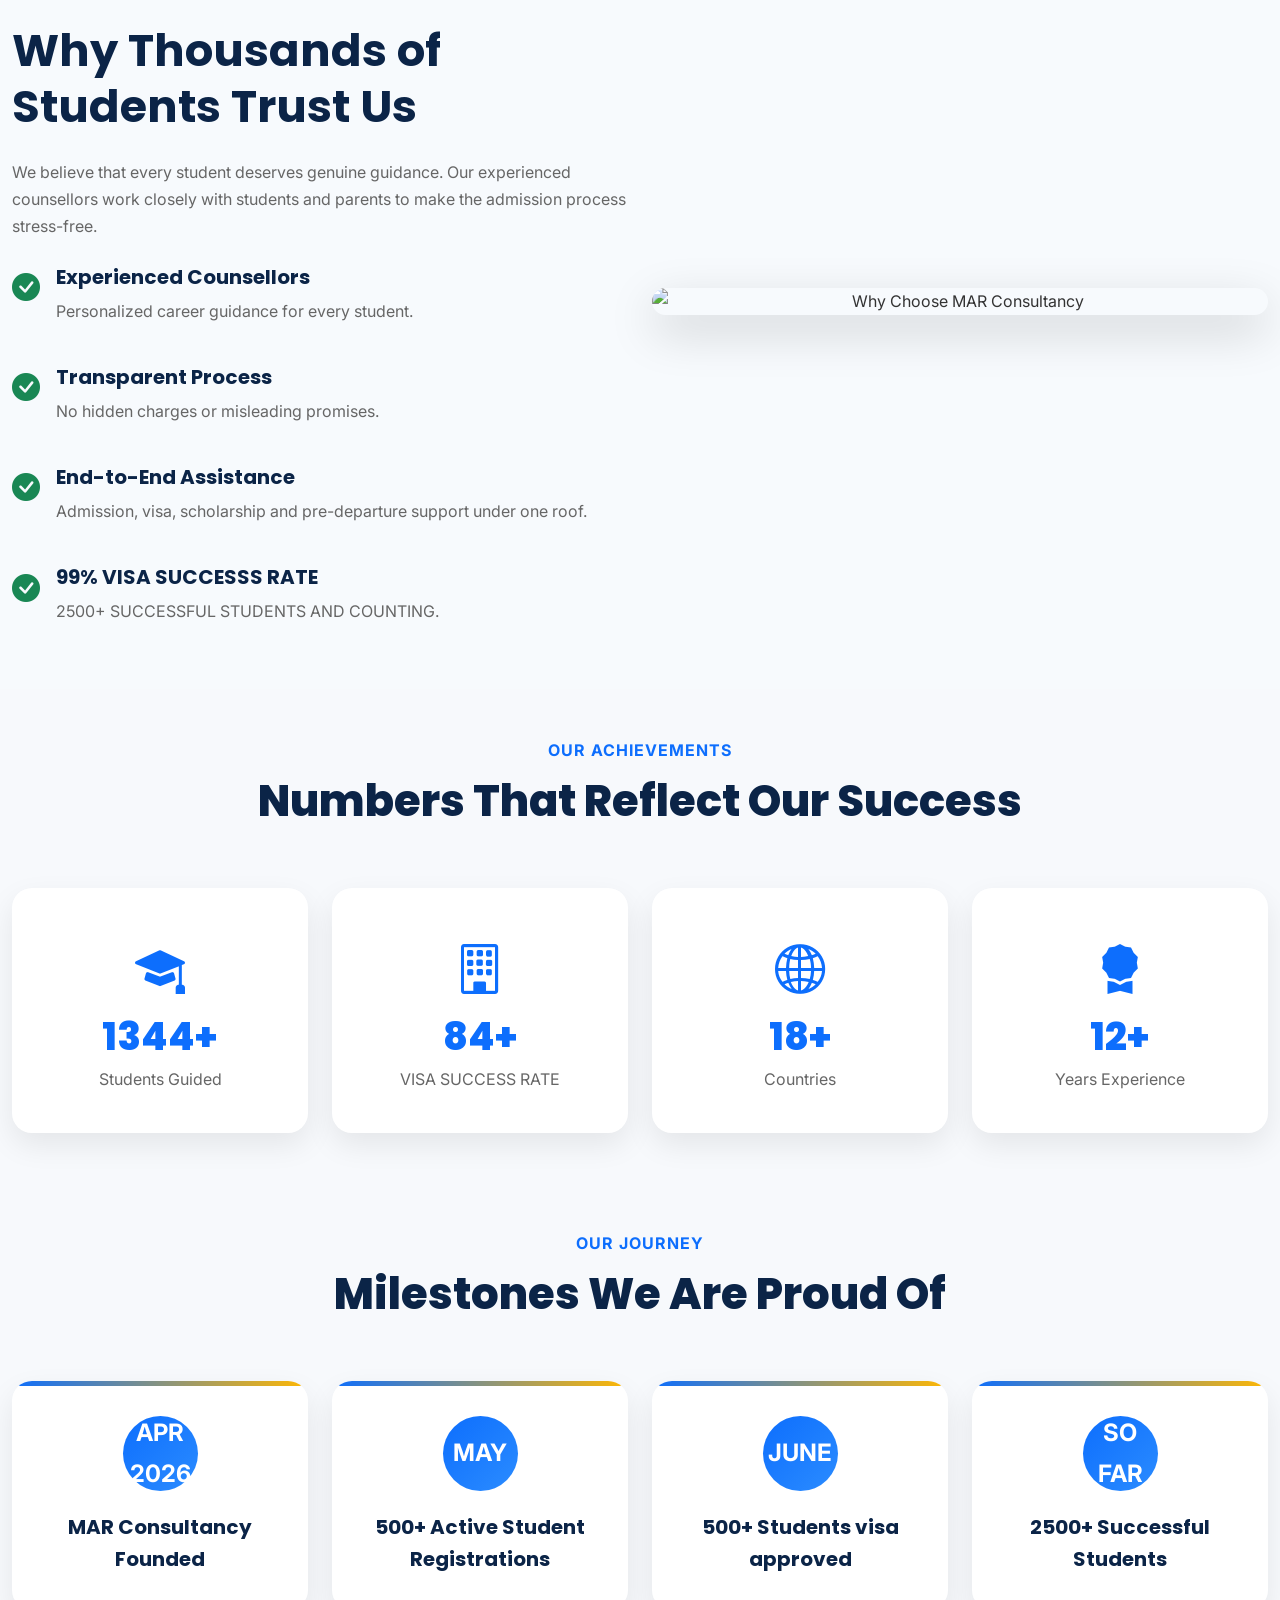
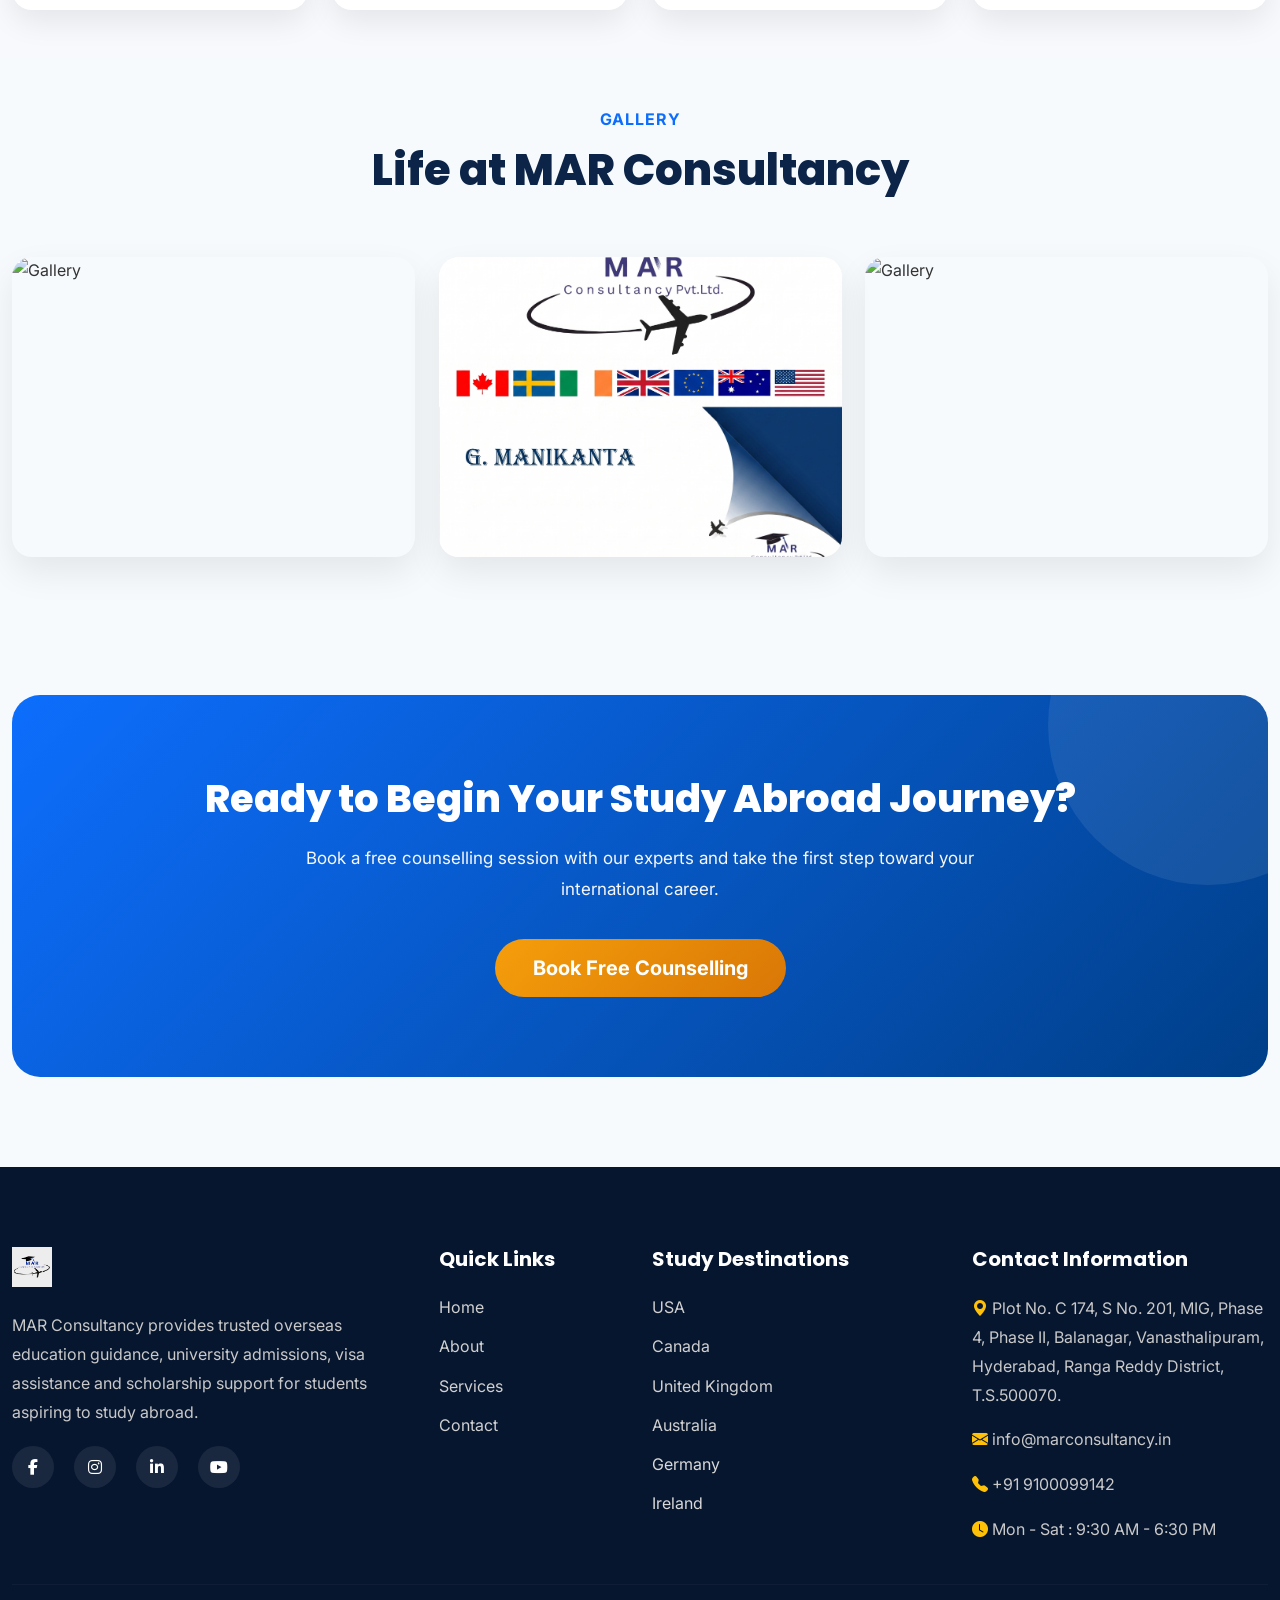
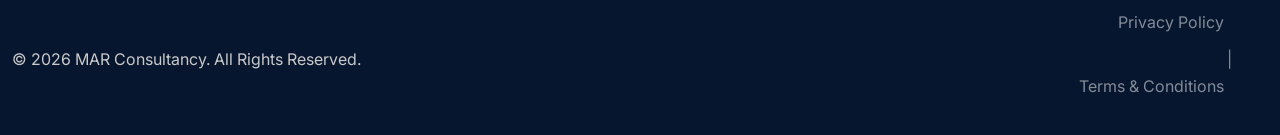
==== commit dd2a5c20: "removed newsletter section" ====
--- a/MAR_Consultancy/about.html
+++ b/MAR_Consultancy/about.html
@@ -827,62 +827,7 @@
 NEWSLETTER
 ======================================================= -->
 
-<section class="bg-section py-5">
-
-    <div class="container">
-
-        <div class="newsletter">
-
-            <div class="row align-items-center">
-
-                <div class="col-lg-6">
-
-                    <h2>
-
-                        Subscribe To Our Newsletter
-
-                    </h2>
-
-                    <p>
-
-                        Get the latest updates about admissions,
-                        scholarships, visa news and overseas education.
-
-                    </p>
-
-                </div>
-
-                <div class="col-lg-6">
-
-                    
-
-                       
-
-                   <form class="row g-2" action="https://docs.google.com/forms/d/e/1FAIpQLSdykp3nptnN1hQB12wtxpjILrCA9S6A44Ha3cF29DqgzUPL1w/formResponsehttps://docs.google.com/forms/d/e/1FAIpQLSdykp3nptnN1hQB12wtxpjILrCA9S6A44Ha3cF29DqgzUPL1w/viewform" method="POST">
-    
-    <!-- Email Input Field -->
-    <div class="col-md-8">
-        <input type="email" name="entry.235819232" class="form-control" placeholder="Enter your email" required>
-    </div>
-
-    <!-- Submit Button -->
-    <div class="col-md-4">
-        <button type="submit" class="btn btn-warning w-100">
-            Subscribe
-        </button>
-    </div>
-
-</form>
-
-                </div>
-
-            </div>
-
-        </div>
-
-    </div>
-
-</section>
+
 
 <!-- ======================================================
 FOOTER
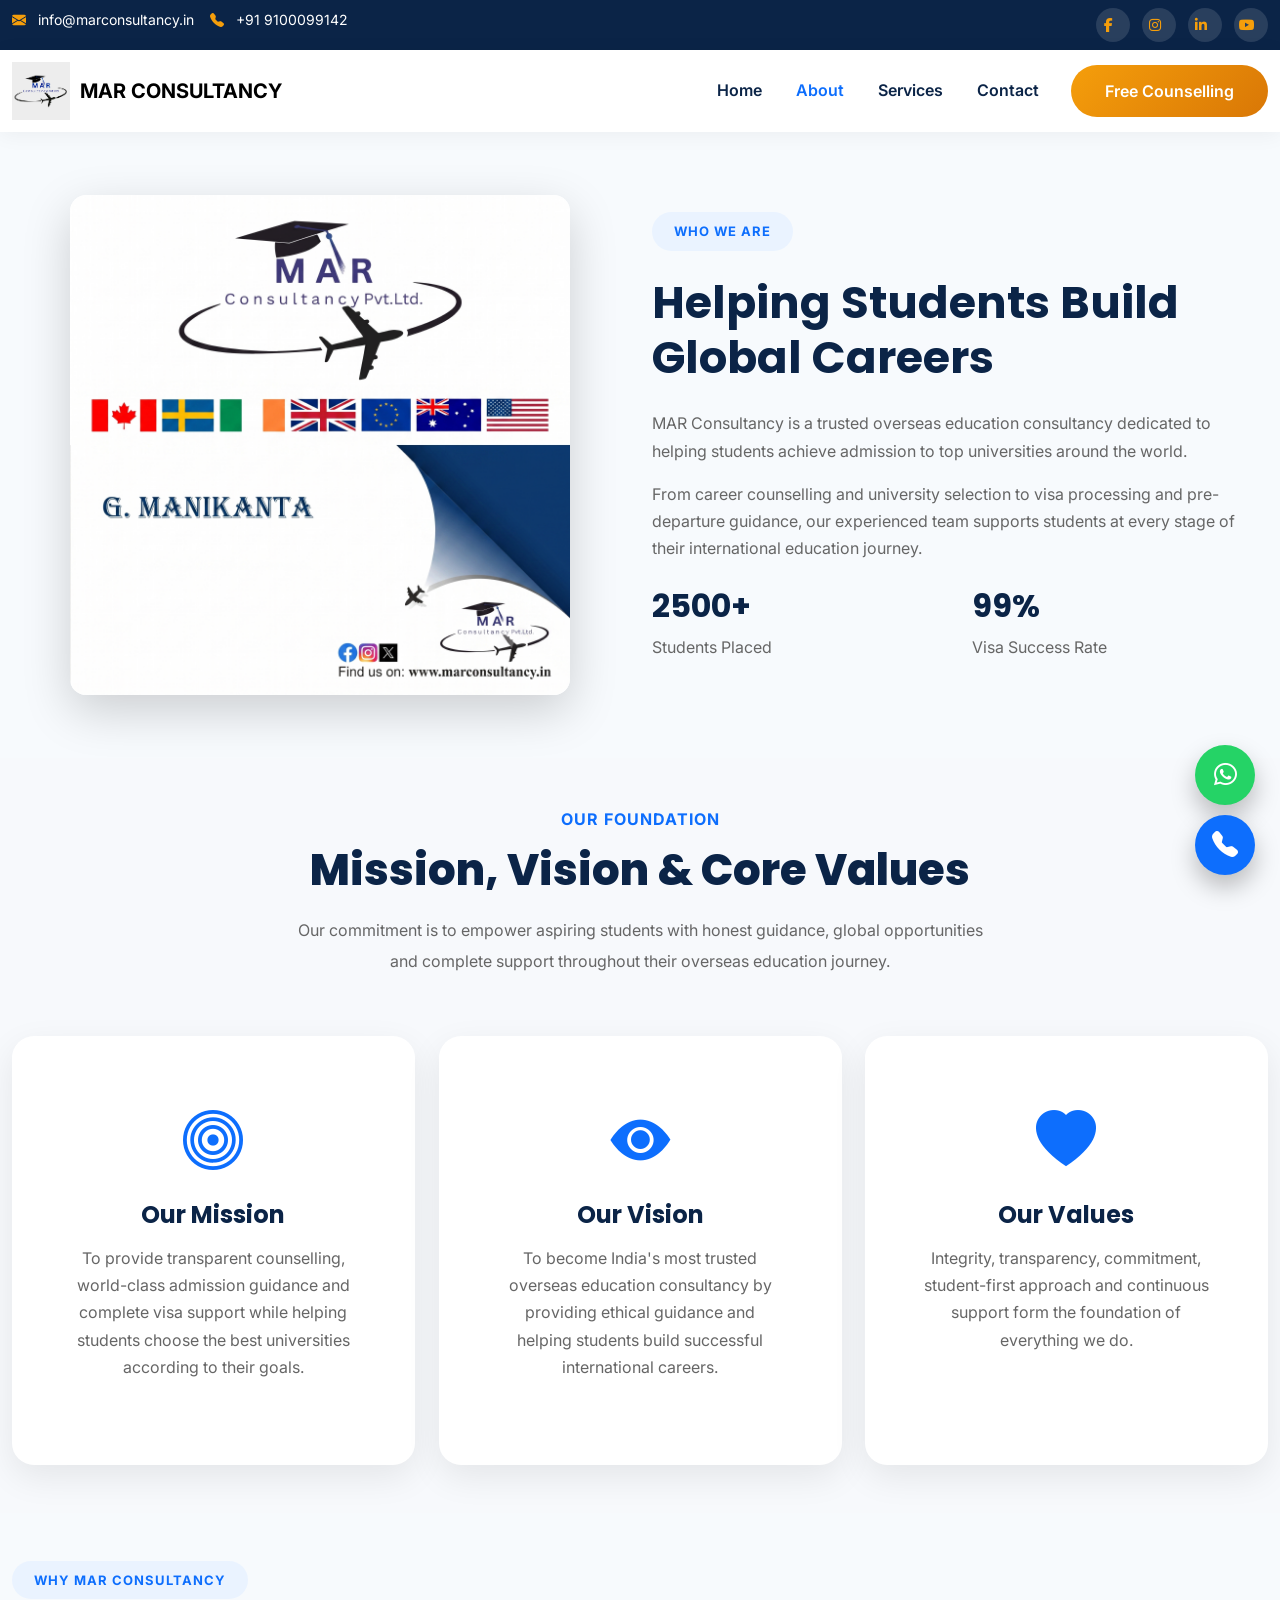
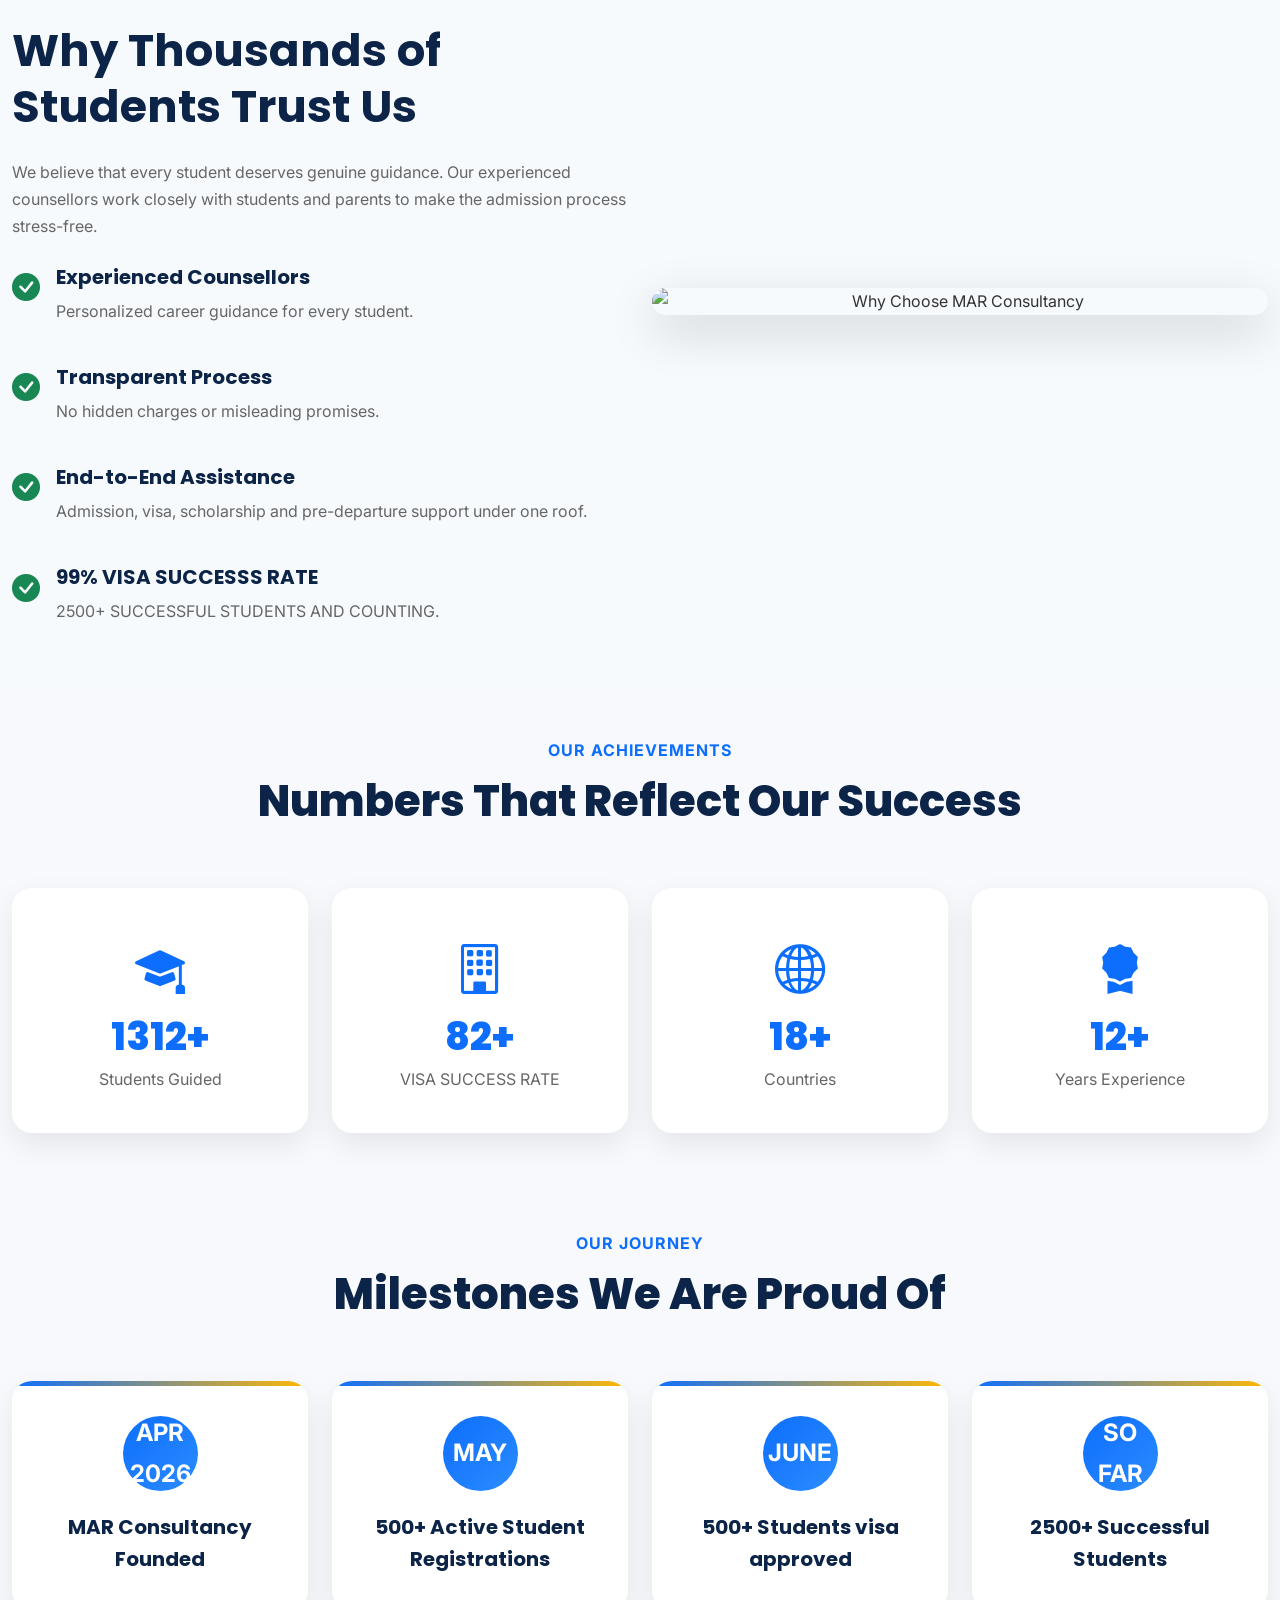
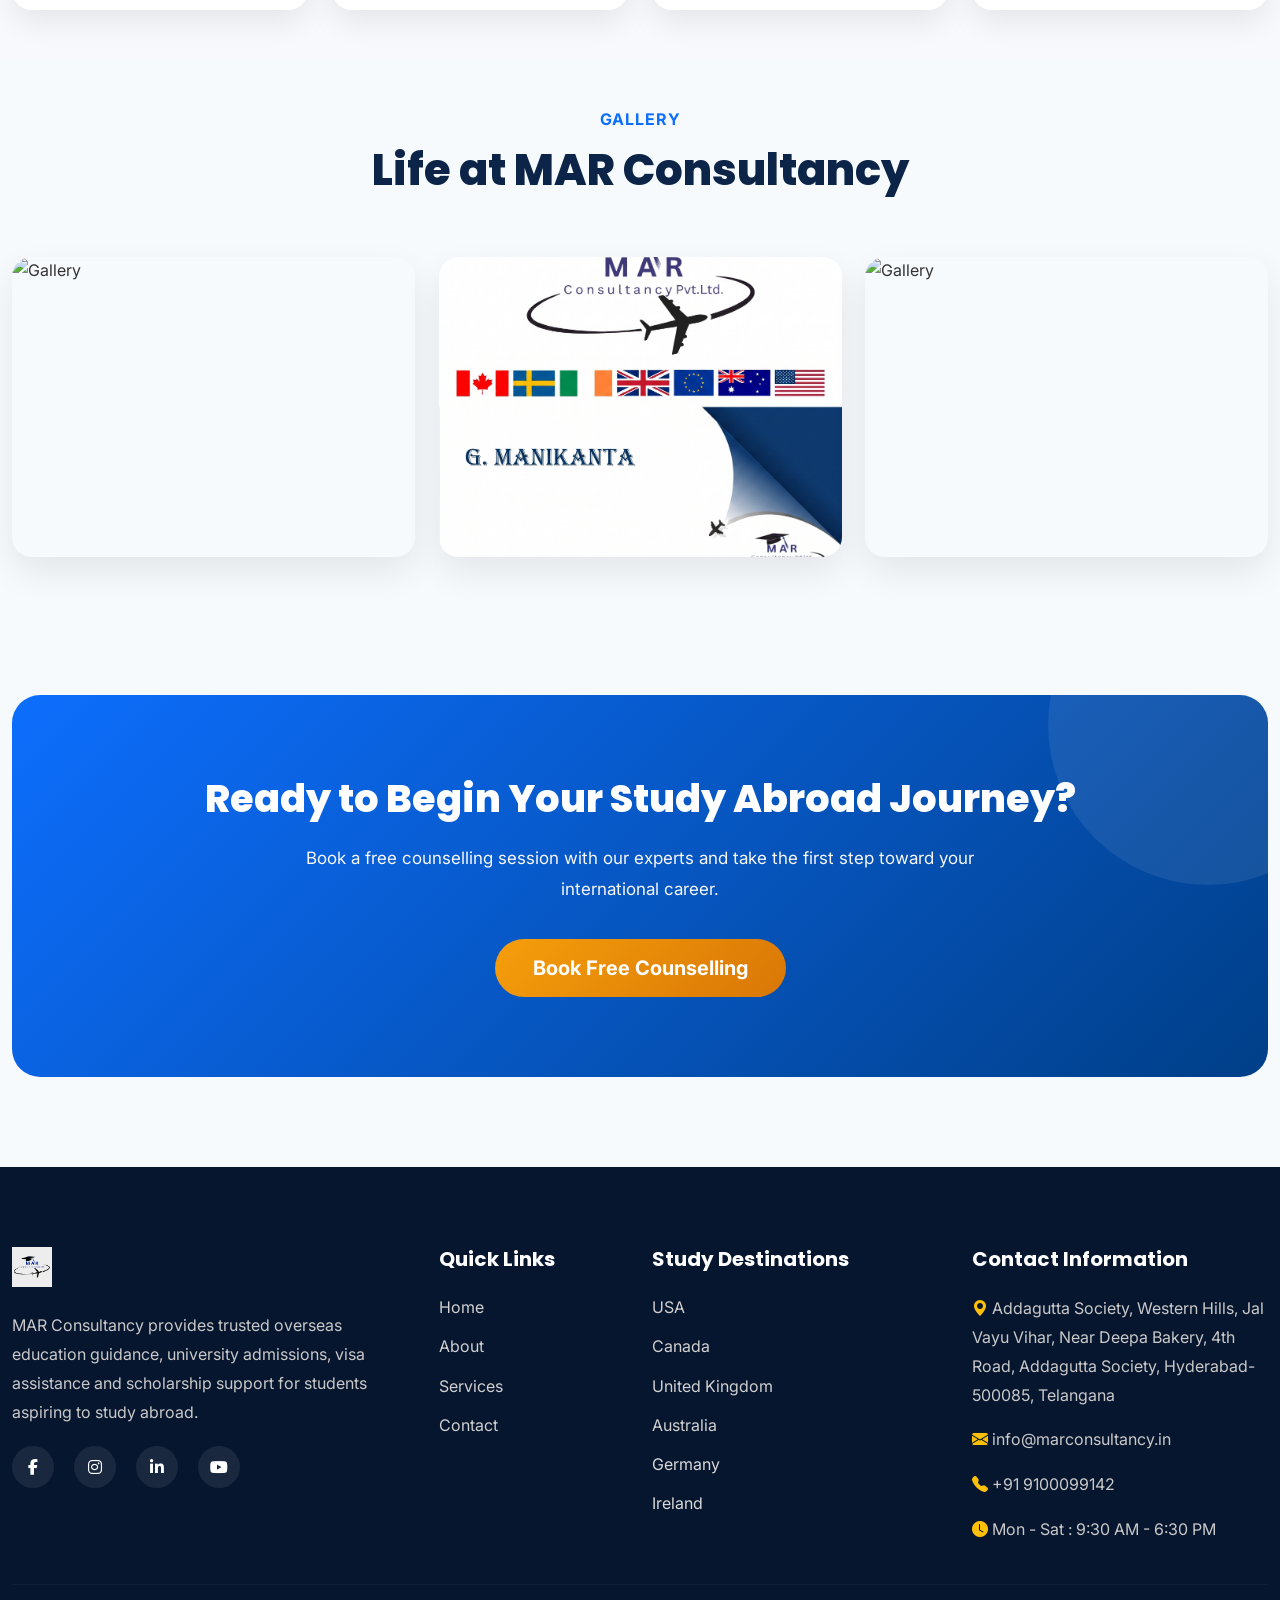
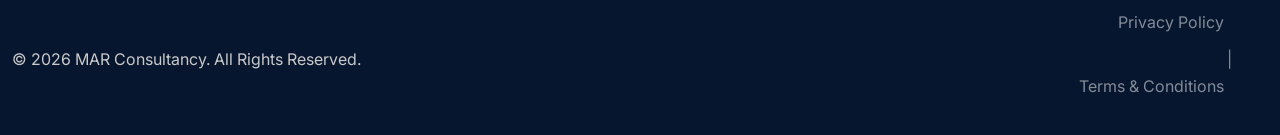
==== commit 3f2e1379: "minor changes" ====
--- a/MAR_Consultancy/about.html
+++ b/MAR_Consultancy/about.html
@@ -254,9 +254,9 @@
 
 <div class="col-6">
 
-<h3>150+</h3>
-
-<p>University Partners</p>
+<h3>99%</h3>
+
+<p>Visa Success Rate</p>
 
 </div>
 
@@ -948,9 +948,7 @@
 
 <i class="bi bi-geo-alt-fill text-warning"></i>
 
-Plot No. C 174, S No. 201, MIG, Phase 4, Phase II,
-Balanagar, Vanasthalipuram, Hyderabad,
-Ranga Reddy District, T.S.500070.
+Addagutta Society, Western Hills, Jal Vayu Vihar, Near Deepa Bakery, 4th Road, Addagutta Society, Hyderabad-500085, Telangana
 
 </p>
 
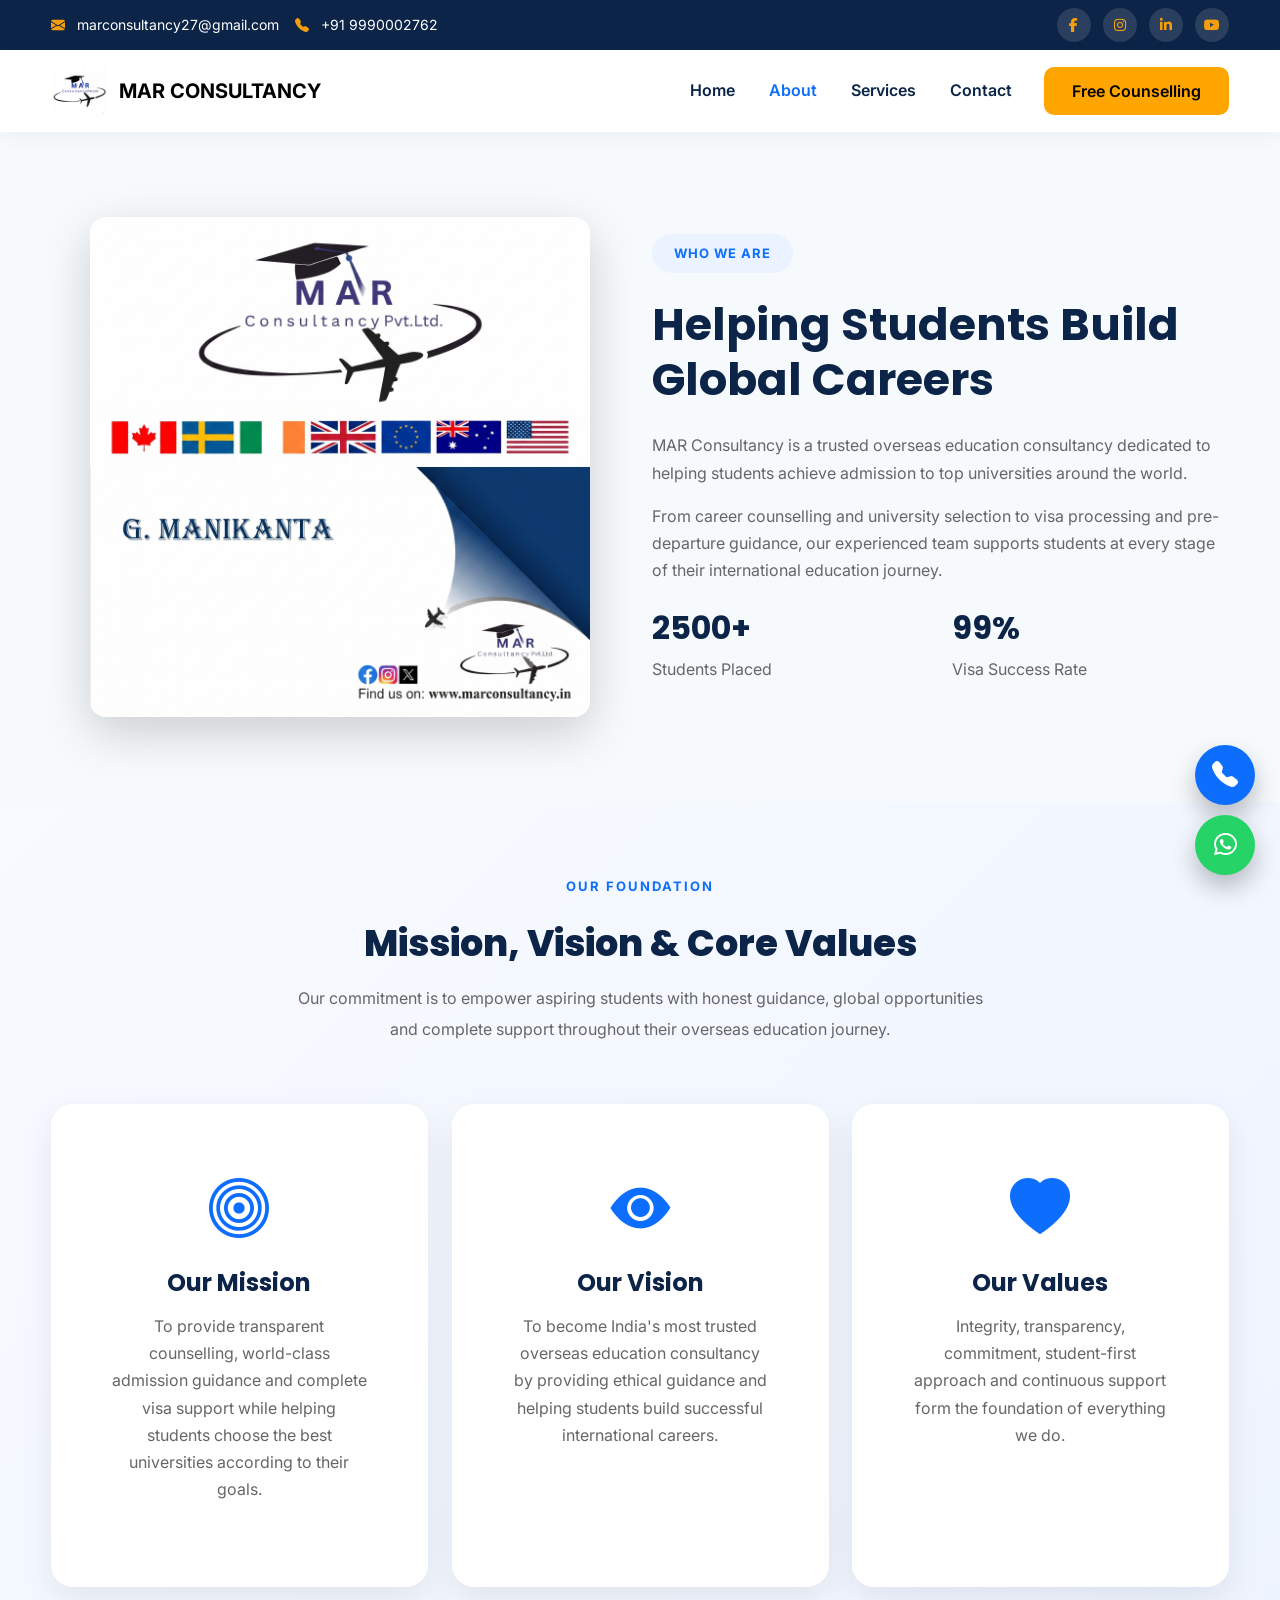
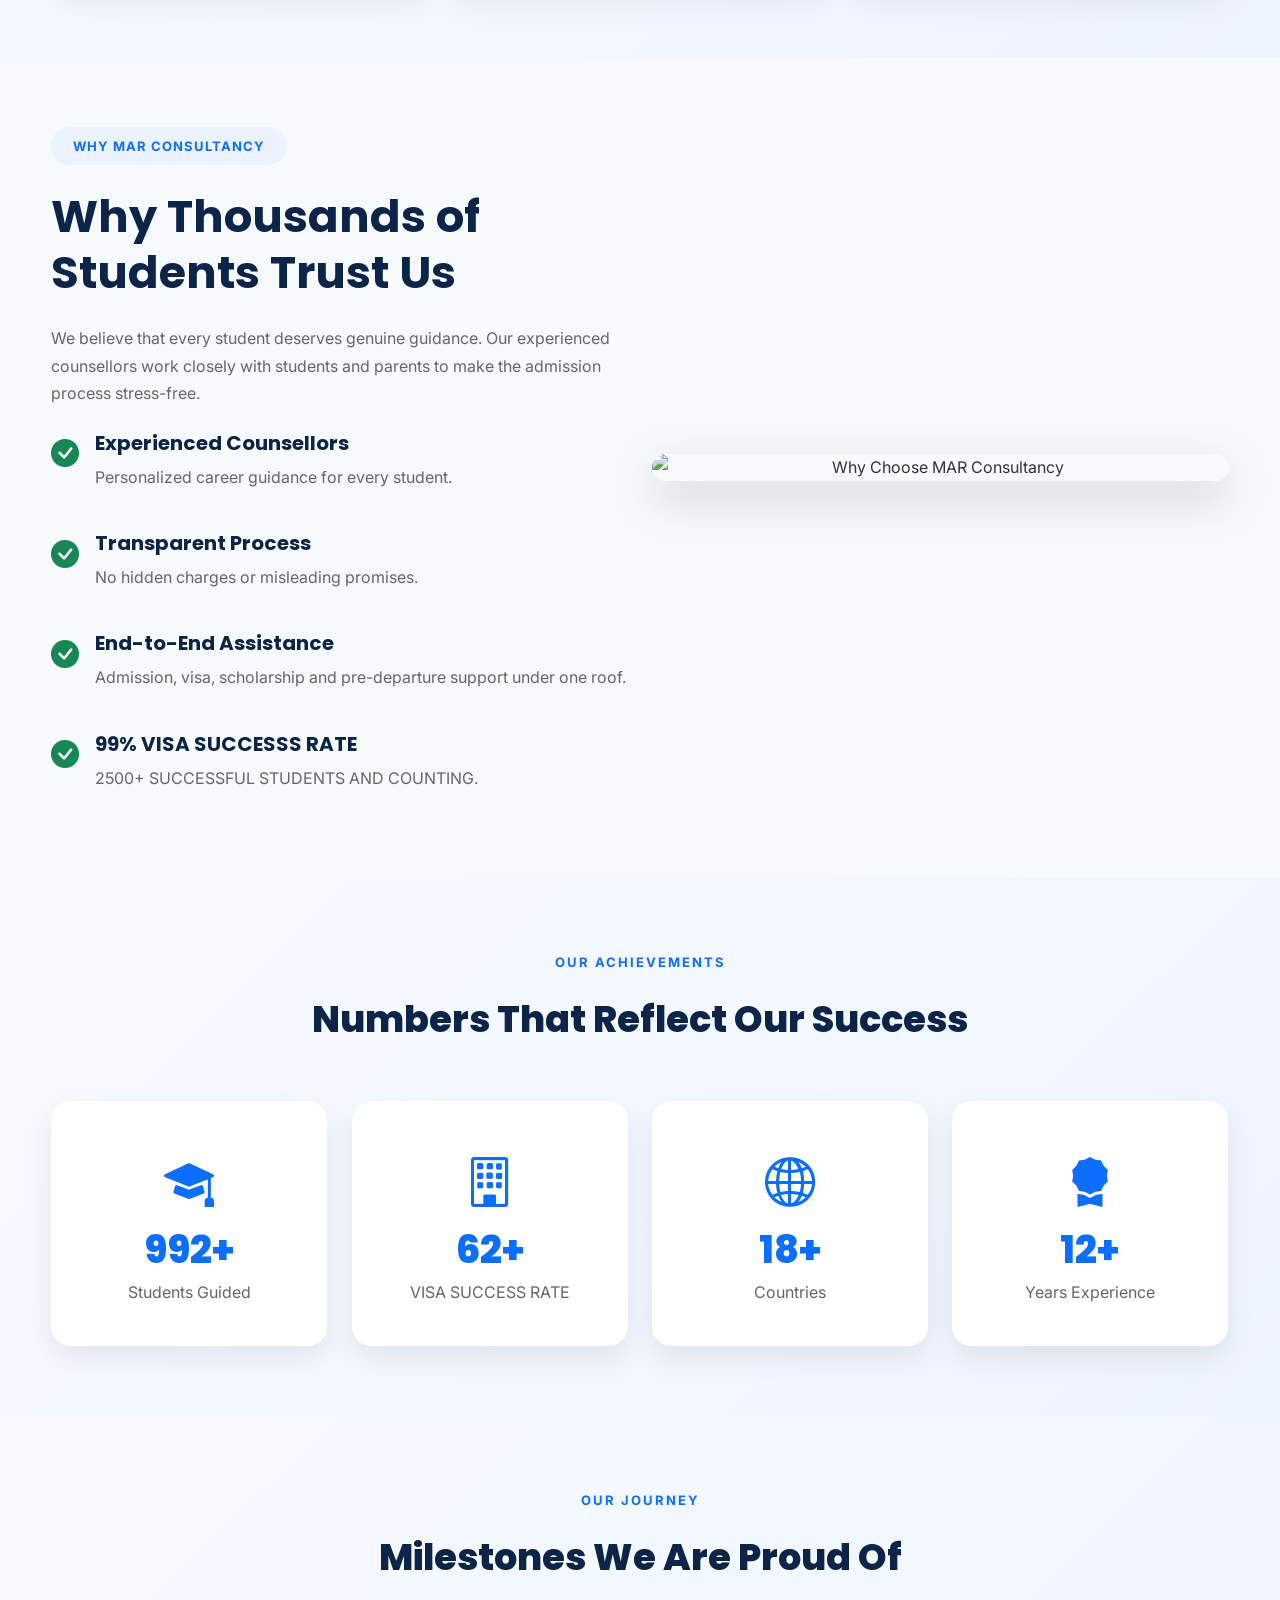
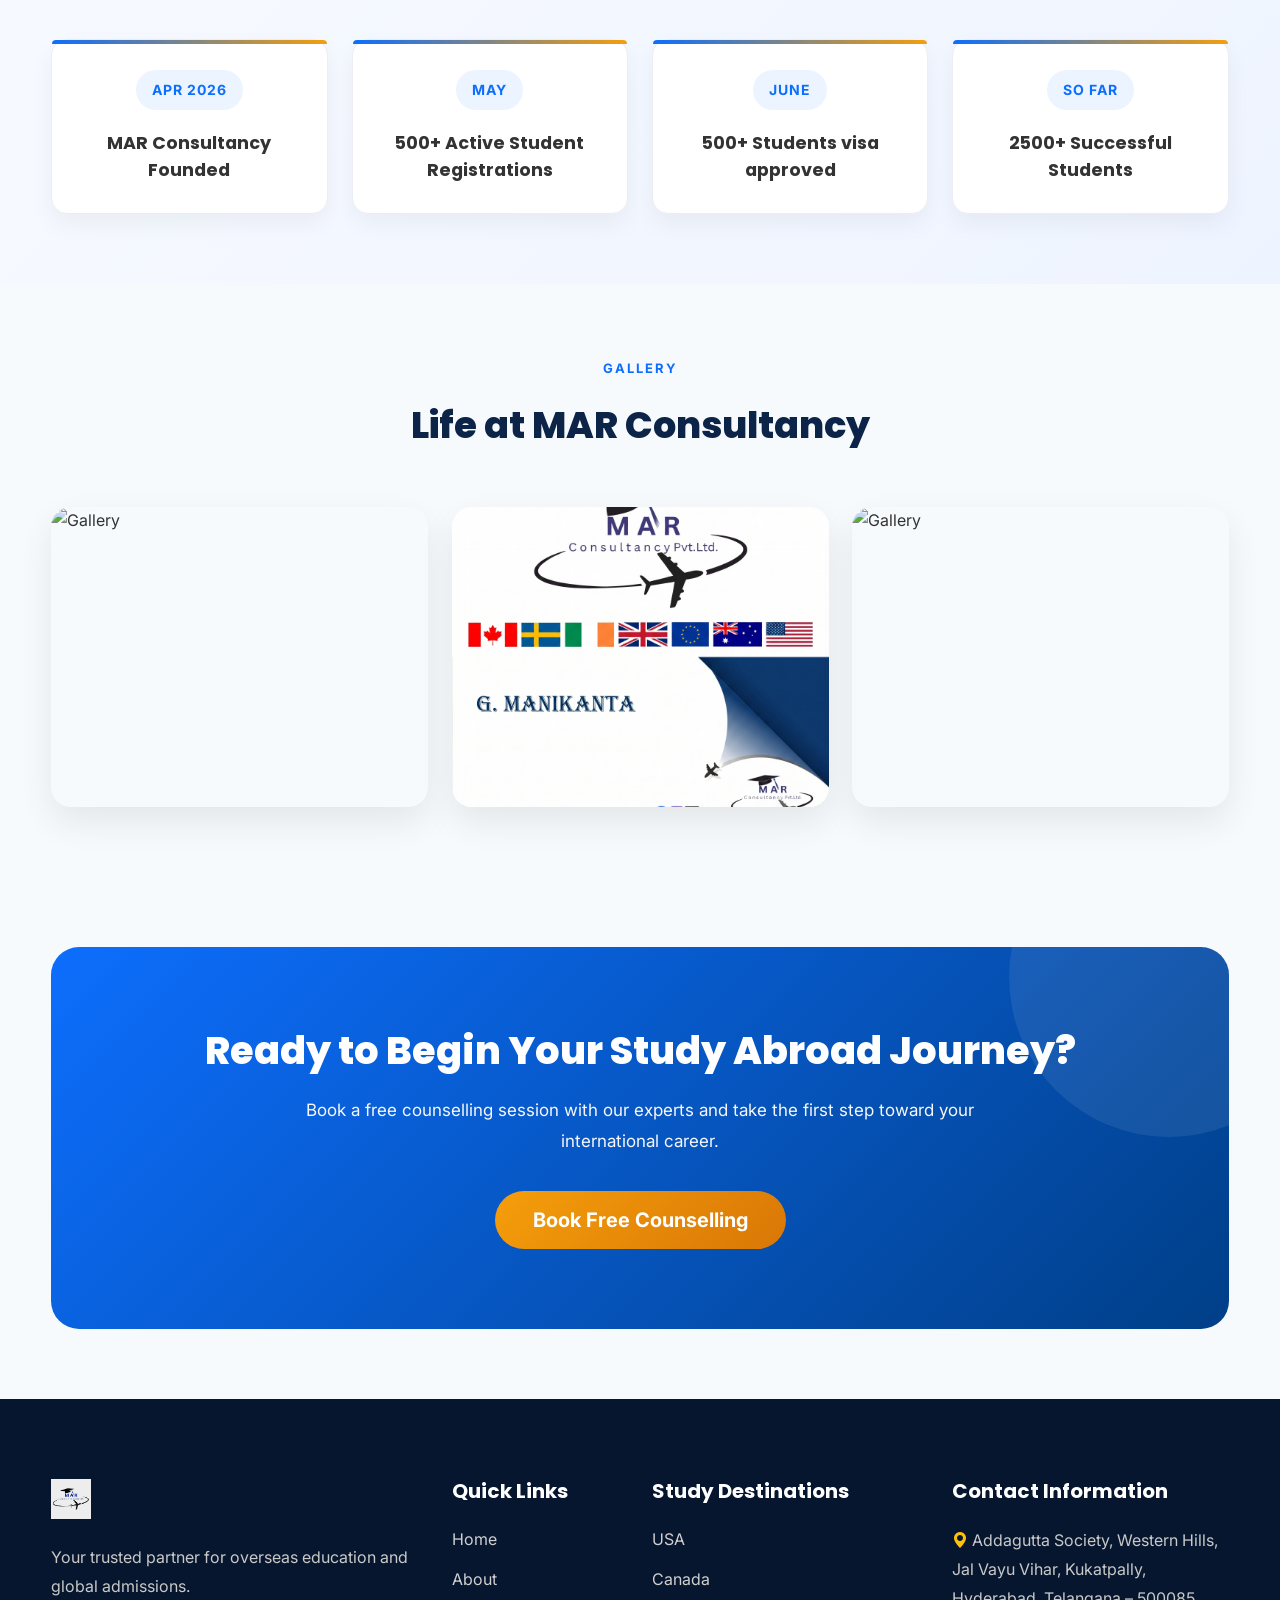
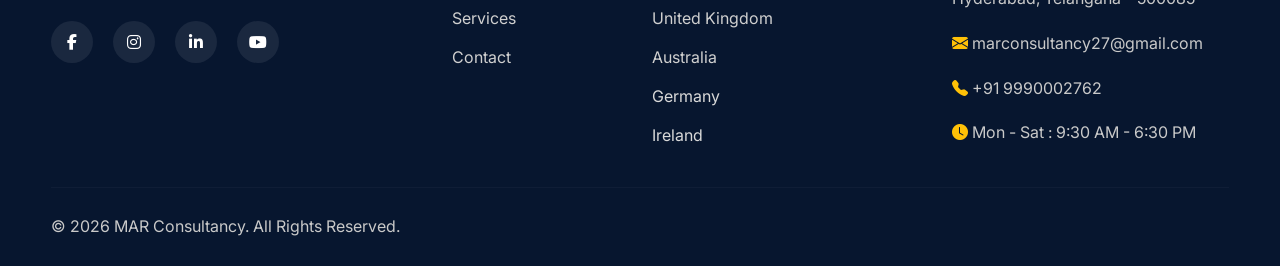
==== commit ba6b740c: "Update MAR_Consultancy website files and assets" ====
--- a/MAR_Consultancy/about.html
+++ b/MAR_Consultancy/about.html
@@ -5,8 +5,7 @@
 
     <meta charset="UTF-8">
 
-    <meta name="viewport"
-        content="width=device-width, initial-scale=1.0">
+    <meta name="viewport" content="width=device-width, initial-scale=1.0">
 
     <title>
         About Us | MAR Consultancy
@@ -17,23 +16,19 @@
 
     <!-- Bootstrap -->
 
-    <link href="https://cdn.jsdelivr.net/npm/bootstrap@5.3.8/dist/css/bootstrap.min.css"
-        rel="stylesheet">
+    <link href="https://cdn.jsdelivr.net/npm/bootstrap@5.3.3/dist/css/bootstrap.min.css" rel="stylesheet">
 
     <!-- Bootstrap Icons -->
 
-    <link href="https://cdn.jsdelivr.net/npm/bootstrap-icons@1.13.1/font/bootstrap-icons.min.css"
-        rel="stylesheet">
+    <link href="https://cdn.jsdelivr.net/npm/bootstrap-icons@1.13.1/font/bootstrap-icons.min.css" rel="stylesheet">
 
     <!-- Font Awesome -->
 
-    <link href="https://cdnjs.cloudflare.com/ajax/libs/font-awesome/6.7.2/css/all.min.css"
-        rel="stylesheet">
+    <link href="https://cdnjs.cloudflare.com/ajax/libs/font-awesome/6.7.2/css/all.min.css" rel="stylesheet">
 
     <!-- AOS -->
 
-    <link href="https://unpkg.com/aos@2.3.4/dist/aos.css"
-        rel="stylesheet">
+    <link href="https://unpkg.com/aos@2.3.4/dist/aos.css" rel="stylesheet">
 
     <!-- CSS -->
 
@@ -48,1007 +43,964 @@
 
 <body>
 
-<!-- Loader -->
-
-<div id="loader">
-    <div class="spinner"></div>
-</div>
-
-<!-- Top Bar -->
-
-<section class="top-bar">
-
-<div class="container">
-
-<div class="row">
-
-<div class="col-lg-8">
-
-<i class="bi bi-envelope-fill"></i>
-
-info@marconsultancy.in
-
-&nbsp;&nbsp;
-
-<i class="bi bi-telephone-fill"></i>
-
-+91 9100099142
-
-
-</div>
-
-<div class="col-lg-4 text-end social-icons">
-
-<a href="https://www.facebook.com/share/17t4ARbkdk/?mibextid=wwXIfr"><i class="fab fa-facebook-f"></i></a>
-
-<a href="https://www.instagram.com/mar__consultancy01?igsh=bXQ0bjIwZXdkcGV0"><i class="fab fa-instagram"></i></a>
-
-<a href="#"><i class="fab fa-linkedin-in"></i></a>
-
-<a href="#"><i class="fab fa-youtube"></i></a>
-
-</div>
-
-</div>
-
-</div>
-
-</section>
-
-<!-- Navbar -->
-
-<nav class="navbar navbar-expand-lg">
-
-<div class="container">
-
-<a class="navbar-brand" href="index.html" style="display: flex; align-items: center; gap: 10px;">
-
-<img src="assets/images/gallery/662741555_18075929009274481_1344322168086941455_n.jpg" alt="MAR Consultancy">
-
-<span style="font-weight: 700; font-size: 1.25rem; color: #000; white-space: nowrap;">MAR CONSULTANCY</span>
-
-</a>
-
-<button
-
-class="navbar-toggler"
-
-data-bs-toggle="collapse"
-
-data-bs-target="#navbar">
-
-<span class="navbar-toggler-icon"></span>
-
-</button>
-
-<div
-
-class="collapse navbar-collapse"
-
-id="navbar">
-
-<ul class="navbar-nav ms-auto">
-
-<li class="nav-item">
-
-<a class="nav-link "
-href="index.html">
-
-Home
-
-</a>
-
-</li>
-
-<li class="nav-item active">
-
-<a class="nav-link"
-href="about.html">
-
-About
-
-</a>
-
-</li>
-
-<li class="nav-item">
-
-<a class="nav-link"
-href="services.html">
-
-Services
-
-</a>
-
-</li>
-
-
-
-<li class="nav-item">
-
-<a class="nav-link"
-href="contact.html">
-
-Contact
-
-</a>
-
-</li>
-
-</ul>
-
-<a
-
-href="contact.html"
-
-class="btn btn-warning ms-lg-4">
-
-Free Counselling
-
-</a>
-
-</div>
-
-</div>
-
-</nav>
-</div>
-
-</section>
-
-<!-- About Section -->
-
-<section class="py-5">
-
-<div class="container">
-
-<div class="row align-items-center">
-
-<div class="col-lg-6 d-flex align-items-center justify-content-center" data-aos="fade-right" style="padding: 15px;">
-    <img 
-        src="assets\images\gallery\Gemini_Generated_Image_8bglwy8bglwy8bgl.png" 
-        class="img-fluid rounded-4 shadow-lg" 
-        alt="About MAR Consultancy"
-        style="width: 100%; max-width: 500px; height: auto; object-fit: contain; display: block; margin: 0 auto;"
-    >
-</div>
-
-<div
-class="col-lg-6"
-data-aos="fade-left">
-
-<span class="badge-primary">
-
-WHO WE ARE
-
-</span>
-
-<h2 class="mt-4">
-
-Helping Students Build
-Global Careers
-
-</h2>
-
-<p class="mt-4">
-
-MAR Consultancy is a trusted overseas education consultancy dedicated to helping students achieve admission to top universities around the world.
-
-</p>
-
-<p>
-
-From career counselling and university selection to visa processing and pre-departure guidance, our experienced team supports students at every stage of their international education journey.
-
-</p>
-
-<div class="row mt-4">
-
-<div class="col-6">
-
-<h3>2500+</h3>
-
-<p>Students Placed</p>
-
-</div>
-
-<div class="col-6">
-
-<h3>99%</h3>
-
-<p>Visa Success Rate</p>
-
-</div>
-
-</div>
-
-</div>
-
-</div>
-
-</div>
-
-</section>
-<!-- ======================================================
+    <!-- Loader -->
+
+    <div id="loader">
+        <div class="spinner"></div>
+    </div>
+
+    <section class="top-bar">
+
+        <div class="container">
+
+            <div class="row align-items-center">
+
+                <div class="col-lg-8">
+
+                    <span>
+
+                        <i class="bi bi-envelope-fill"></i>
+
+                        marconsultancy27@gmail.com
+
+                    </span>
+
+                    &nbsp;&nbsp;
+
+                    <span>
+
+                        <i class="bi bi-telephone-fill"></i>
+
+                        +91 9990002762
+
+                    </span>
+
+                </div>
+
+                <div class="col-lg-4 text-end social-icons">
+
+
+                    <a href="https://www.facebook.com/share/17t4ARbkdk/?mibextid=wwXIfr"><i
+                            class="fab fa-facebook-f"></i></a>
+
+                    <a href="https://www.instagram.com/mar__consultancy/"><i class="fab fa-instagram"></i></a>
+
+                    <a href="#"><i class="fab fa-linkedin-in"></i></a>
+
+                    <a href="#"><i class="fab fa-youtube"></i></a>
+
+                </div>
+
+            </div>
+
+        </div>
+
+    </section>
+
+    <!-- Navbar -->
+
+    <nav class="navbar navbar-expand-lg">
+
+        <div class="container">
+
+            <a class="navbar-brand" href="index.html" style="display: flex; align-items: center; gap: 10px;">
+
+                <img src="assets/images/logo.png" alt="MAR Consultancy">
+
+                <span style="font-weight: 700; font-size: 1.25rem; color: #000; white-space: nowrap;">MAR
+                    CONSULTANCY</span>
+
+            </a>
+
+            <button class="navbar-toggler" data-bs-toggle="collapse" data-bs-target="#navbar">
+
+                <span class="navbar-toggler-icon"></span>
+
+            </button>
+
+            <div class="collapse navbar-collapse" id="navbar">
+
+                <ul class="navbar-nav ms-auto">
+
+                    <li class="nav-item">
+
+                        <a class="nav-link" href="index.html">
+
+                            Home
+
+                        </a>
+
+                    </li>
+
+                    <li class="nav-item">
+
+                        <a class="nav-link active" href="about.html">
+
+                            About
+
+                        </a>
+
+                    </li>
+
+                    <li class="nav-item">
+
+                        <a class="nav-link" href="services.html">
+
+                            Services
+
+                        </a>
+
+                    </li>
+
+
+
+                    <li class="nav-item">
+
+                        <a class="nav-link" href="contact.html">
+
+                            Contact
+
+                        </a>
+
+                    </li>
+
+                </ul>
+
+                <a href="contact.html#contactForm" class="btn btn-warning ms-lg-4">
+
+                    Free Counselling
+
+                </a>
+
+            </div>
+
+        </div>
+
+    </nav>
+
+    <!-- About Section -->
+
+    <section class="py-5">
+
+        <div class="container">
+
+            <div class="row align-items-center">
+
+                <div class="col-lg-6 d-flex align-items-center justify-content-center" data-aos="fade-right"
+                    style="padding: 15px;">
+                    <img src="assets\images\gallery\Gemini_Generated_Image_8bglwy8bglwy8bgl.png"
+                        class="img-fluid rounded-4 shadow-lg" alt="About MAR Consultancy"
+                        style="width: 100%; max-width: 500px; height: auto; object-fit: contain; display: block; margin: 0 auto;">
+                </div>
+
+                <div class="col-lg-6" data-aos="fade-left">
+
+                    <span class="badge-primary">
+
+                        WHO WE ARE
+
+                    </span>
+
+                    <h2 class="mt-4">
+
+                        Helping Students Build
+                        Global Careers
+
+                    </h2>
+
+                    <p class="mt-4">
+
+                        MAR Consultancy is a trusted overseas education consultancy dedicated to helping students
+                        achieve admission to top universities around the world.
+
+                    </p>
+
+                    <p>
+
+                        From career counselling and university selection to visa processing and pre-departure guidance,
+                        our experienced team supports students at every stage of their international education journey.
+
+                    </p>
+
+                    <div class="row mt-4">
+
+                        <div class="col-6">
+
+                            <h3>2500+</h3>
+
+                            <p>Students Placed</p>
+
+                        </div>
+
+                        <div class="col-6">
+
+                            <h3>99%</h3>
+
+                            <p>Visa Success Rate</p>
+
+                        </div>
+
+                    </div>
+
+                </div>
+
+            </div>
+
+        </div>
+
+    </section>
+    <!-- ======================================================
 MISSION • VISION • VALUES
 ======================================================= -->
 
-<section class="bg-section py-5">
-
-    <div class="container">
-
-        <div class="section-title text-center" data-aos="fade-up">
-
-            <span>OUR FOUNDATION</span>
-
-            <h2>Mission, Vision & Core Values</h2>
-
-            <p>
-
-                Our commitment is to empower aspiring students with honest
-                guidance, global opportunities and complete support throughout
-                their overseas education journey.
-
-            </p>
+    <section class="bg-section py-5">
+
+        <div class="container">
+
+            <div class="section-title text-center" data-aos="fade-up">
+
+                <span>OUR FOUNDATION</span>
+
+                <h2>Mission, Vision & Core Values</h2>
+
+                <p>
+
+                    Our commitment is to empower aspiring students with honest
+                    guidance, global opportunities and complete support throughout
+                    their overseas education journey.
+
+                </p>
+
+            </div>
+
+            <div class="row g-4">
+
+                <div class="col-lg-4" data-aos="fade-up">
+
+                    <div class="card-modern h-100">
+
+                        <div class="card-body text-center">
+
+                            <i class="bi bi-bullseye display-4 text-primary"></i>
+
+                            <h4 class="mt-4">
+
+                                Our Mission
+
+                            </h4>
+
+                            <p>
+
+                                To provide transparent counselling,
+                                world-class admission guidance and
+                                complete visa support while helping
+                                students choose the best universities
+                                according to their goals.
+
+                            </p>
+
+                        </div>
+
+                    </div>
+
+                </div>
+
+                <div class="col-lg-4" data-aos="fade-up" data-aos-delay="150">
+
+                    <div class="card-modern h-100">
+
+                        <div class="card-body text-center">
+
+                            <i class="bi bi-eye-fill display-4 text-primary"></i>
+
+                            <h4 class="mt-4">
+
+                                Our Vision
+
+                            </h4>
+
+                            <p>
+
+                                To become India's most trusted overseas
+                                education consultancy by providing
+                                ethical guidance and helping students
+                                build successful international careers.
+
+                            </p>
+
+                        </div>
+
+                    </div>
+
+                </div>
+
+                <div class="col-lg-4" data-aos="fade-up" data-aos-delay="300">
+
+                    <div class="card-modern h-100">
+
+                        <div class="card-body text-center">
+
+                            <i class="bi bi-heart-fill display-4 text-primary"></i>
+
+                            <h4 class="mt-4">
+
+                                Our Values
+
+                            </h4>
+
+                            <p>
+
+                                Integrity, transparency, commitment,
+                                student-first approach and continuous
+                                support form the foundation of
+                                everything we do.
+
+                            </p>
+
+                        </div>
+
+                    </div>
+
+                </div>
+
+            </div>
 
         </div>
 
-        <div class="row g-4">
-
-            <div class="col-lg-4" data-aos="fade-up">
-
-                <div class="card-modern h-100">
-
-                    <div class="card-body text-center">
-
-                        <i class="bi bi-bullseye display-4 text-primary"></i>
-
-                        <h4 class="mt-4">
-
-                            Our Mission
-
-                        </h4>
-
-                        <p>
-
-                            To provide transparent counselling,
-                            world-class admission guidance and
-                            complete visa support while helping
-                            students choose the best universities
-                            according to their goals.
-
-                        </p>
-
-                    </div>
-
-                </div>
-
-            </div>
-
-            <div class="col-lg-4" data-aos="fade-up" data-aos-delay="150">
-
-                <div class="card-modern h-100">
-
-                    <div class="card-body text-center">
-
-                        <i class="bi bi-eye-fill display-4 text-primary"></i>
-
-                        <h4 class="mt-4">
-
-                            Our Vision
-
-                        </h4>
-
-                        <p>
-
-                            To become India's most trusted overseas
-                            education consultancy by providing
-                            ethical guidance and helping students
-                            build successful international careers.
-
-                        </p>
-
-                    </div>
-
-                </div>
-
-            </div>
-
-            <div class="col-lg-4" data-aos="fade-up" data-aos-delay="300">
-
-                <div class="card-modern h-100">
-
-                    <div class="card-body text-center">
-
-                        <i class="bi bi-heart-fill display-4 text-primary"></i>
-
-                        <h4 class="mt-4">
-
-                            Our Values
-
-                        </h4>
-
-                        <p>
-
-                            Integrity, transparency, commitment,
-                            student-first approach and continuous
-                            support form the foundation of
-                            everything we do.
-
-                        </p>
-
-                    </div>
-
-                </div>
-
-            </div>
-
-        </div>
-
-    </div>
-
-</section>
-
-<!-- ======================================================
+    </section>
+
+    <!-- ======================================================
 WHY CHOOSE US
 ======================================================= -->
 
-<section class="py-5">
-
-    <div class="container">
-
-        <div class="row align-items-center">
-
-            <div class="col-lg-6" data-aos="fade-right">
-
-                <span class="badge-primary">
-
-                    WHY MAR CONSULTANCY
-
-                </span>
-
-                <h2 class="mt-4">
-
-                    Why Thousands of Students Trust Us
-
-                </h2>
-
-                <p class="mt-4">
-
-                    We believe that every student deserves genuine guidance.
-                    Our experienced counsellors work closely with students
-                    and parents to make the admission process stress-free.
-
-                </p>
-
-                <div class="mt-4">
-
-                    <div class="d-flex mb-4">
-
-                        <i class="bi bi-check-circle-fill text-success fs-3 me-3"></i>
-
-                        <div>
-
-                            <h5>Experienced Counsellors</h5>
-
-                            <p>
-
-                                Personalized career guidance for every student.
-
-                            </p>
-
-                        </div>
-
-                    </div>
-
-                    <div class="d-flex mb-4">
-
-                        <i class="bi bi-check-circle-fill text-success fs-3 me-3"></i>
-
-                        <div>
-
-                            <h5>Transparent Process</h5>
-
-                            <p>
-
-                                No hidden charges or misleading promises.
-
-                            </p>
-
-                        </div>
-
-                    </div>
-
-                    <div class="d-flex mb-4">
-
-                        <i class="bi bi-check-circle-fill text-success fs-3 me-3"></i>
-
-                        <div>
-
-                            <h5>End-to-End Assistance</h5>
-
-                            <p>
-
-                                Admission, visa, scholarship and pre-departure
-                                support under one roof.
-
-                            </p>
-
-                        </div>
-
-                    </div>
-
-                    <div class="d-flex">
-
-                        <i class="bi bi-check-circle-fill text-success fs-3 me-3"></i>
-
-                        <div>
-
-                            <h5>99% VISA SUCCESSS RATE</h5>
-
-                            <p>
-
-                                2500+ SUCCESSFUL STUDENTS AND COUNTING.
-
-                            </p>
-
-                        </div>
-
-                    </div>
-
-                </div>
-
-            </div>
-
-            <div class="col-lg-6 text-center" data-aos="fade-left">
-
-                <img
-
-                    src="assets\images\gallery\Gemini_Generated_Image_77f17s77f17s77f1.png"
-
-                    class="img-fluid rounded-4 shadow-lg"
-
-                    alt="Why Choose MAR Consultancy">
+    <section class="py-5">
+
+        <div class="container">
+
+            <div class="row align-items-center">
+
+                <div class="col-lg-6" data-aos="fade-right">
+
+                    <span class="badge-primary">
+
+                        WHY MAR CONSULTANCY
+
+                    </span>
+
+                    <h2 class="mt-4">
+
+                        Why Thousands of Students Trust Us
+
+                    </h2>
+
+                    <p class="mt-4">
+
+                        We believe that every student deserves genuine guidance.
+                        Our experienced counsellors work closely with students
+                        and parents to make the admission process stress-free.
+
+                    </p>
+
+                    <div class="mt-4">
+
+                        <div class="d-flex mb-4">
+
+                            <i class="bi bi-check-circle-fill text-success fs-3 me-3"></i>
+
+                            <div>
+
+                                <h5>Experienced Counsellors</h5>
+
+                                <p>
+
+                                    Personalized career guidance for every student.
+
+                                </p>
+
+                            </div>
+
+                        </div>
+
+                        <div class="d-flex mb-4">
+
+                            <i class="bi bi-check-circle-fill text-success fs-3 me-3"></i>
+
+                            <div>
+
+                                <h5>Transparent Process</h5>
+
+                                <p>
+
+                                    No hidden charges or misleading promises.
+
+                                </p>
+
+                            </div>
+
+                        </div>
+
+                        <div class="d-flex mb-4">
+
+                            <i class="bi bi-check-circle-fill text-success fs-3 me-3"></i>
+
+                            <div>
+
+                                <h5>End-to-End Assistance</h5>
+
+                                <p>
+
+                                    Admission, visa, scholarship and pre-departure
+                                    support under one roof.
+
+                                </p>
+
+                            </div>
+
+                        </div>
+
+                        <div class="d-flex">
+
+                            <i class="bi bi-check-circle-fill text-success fs-3 me-3"></i>
+
+                            <div>
+
+                                <h5>99% VISA SUCCESSS RATE</h5>
+
+                                <p>
+
+                                    2500+ SUCCESSFUL STUDENTS AND COUNTING.
+
+                                </p>
+
+                            </div>
+
+                        </div>
+
+                    </div>
+
+                </div>
+
+                <div class="col-lg-6 text-center" data-aos="fade-left">
+
+                    <img src="assets\images\gallery\Gemini_Generated_Image_77f17s77f17s77f1.png"
+                        class="img-fluid rounded-4 shadow-lg" alt="Why Choose MAR Consultancy">
+
+                </div>
 
             </div>
 
         </div>
 
-    </div>
-
-</section>
-
-<!-- ======================================================
+    </section>
+
+    <!-- ======================================================
 OUR ACHIEVEMENTS
 ======================================================= -->
 
-<section class="bg-section py-5">
-
-    <div class="container">
-
-        <div class="section-title text-center">
-
-            <span>OUR ACHIEVEMENTS</span>
-
-            <h2>Numbers That Reflect Our Success</h2>
+    <section class="bg-section py-5">
+
+        <div class="container">
+
+            <div class="section-title text-center">
+
+                <span>OUR ACHIEVEMENTS</span>
+
+                <h2>Numbers That Reflect Our Success</h2>
+
+            </div>
+
+            <div class="row g-4">
+
+                <div class="col-lg-3 col-md-6">
+
+                    <div class="stat-card">
+
+                        <i class="bi bi-mortarboard-fill"></i>
+
+                        <h2>2500+</h2>
+
+                        <p>
+
+                            Students Guided
+
+                        </p>
+
+                    </div>
+
+                </div>
+
+                <div class="col-lg-3 col-md-6">
+
+                    <div class="stat-card">
+
+                        <i class="bi bi-building"></i>
+
+                        <h2>99%</h2>
+
+                        <p>
+
+                            VISA SUCCESS RATE
+
+                        </p>
+
+                    </div>
+
+                </div>
+
+                <div class="col-lg-3 col-md-6">
+
+                    <div class="stat-card">
+
+                        <i class="bi bi-globe2"></i>
+
+                        <h2>18+</h2>
+
+                        <p>
+
+                            Countries
+
+                        </p>
+
+                    </div>
+
+                </div>
+
+                <div class="col-lg-3 col-md-6">
+
+                    <div class="stat-card">
+
+                        <i class="bi bi-award-fill"></i>
+
+                        <h2>12+</h2>
+
+                        <p>
+
+                            Years Experience
+
+                        </p>
+
+                    </div>
+
+                </div>
+
+            </div>
 
         </div>
 
-        <div class="row g-4">
-
-            <div class="col-lg-3 col-md-6">
-
-                <div class="stat-card">
-
-                    <i class="bi bi-mortarboard-fill"></i>
-
-                    <h2>2500+</h2>
-
-                    <p>
-
-                        Students Guided
-
-                    </p>
-
-                </div>
-
-            </div>
-
-            <div class="col-lg-3 col-md-6">
-
-                <div class="stat-card">
-
-                    <i class="bi bi-building"></i>
-
-                    <h2>99%</h2>
-
-                    <p>
-
-                        VISA SUCCESS RATE
-
-                    </p>
-
-                </div>
-
-            </div>
-
-            <div class="col-lg-3 col-md-6">
-
-                <div class="stat-card">
-
-                    <i class="bi bi-globe2"></i>
-
-                    <h2>18+</h2>
-
-                    <p>
-
-                        Countries
-
-                    </p>
-
-                </div>
-
-            </div>
-
-            <div class="col-lg-3 col-md-6">
-
-                <div class="stat-card">
-
-                    <i class="bi bi-award-fill"></i>
-
-                    <h2>12+</h2>
-
-                    <p>
-
-                        Years Experience
-
-                    </p>
-
-                </div>
-
-            </div>
-
-        </div>
-
-    </div>
-
-</section>
-<!-- ======================================================
+    </section>
+    <!-- ======================================================
 LEADERSHIP TEAM
 ======================================================= -->
 
 
-<!-- ======================================================
+    <!-- ======================================================
 OUR JOURNEY
 ======================================================= -->
 
-<section class="bg-section py-5">
-
-    <div class="container">
-
-        <div class="section-title text-center">
-
-            <span>OUR JOURNEY</span>
-
-            <h2>Milestones We Are Proud Of</h2>
+    <section class="bg-section py-5">
+
+        <div class="container">
+
+            <div class="section-title text-center">
+
+                <span>OUR JOURNEY</span>
+
+                <h2>Milestones We Are Proud Of</h2>
+
+            </div>
+
+            <div class="row g-4">
+
+                <div class="col-lg-3">
+
+                    <div class="milestone-card">
+
+                        <div class="milestone-date">
+
+                            APR 2026
+
+                        </div>
+
+                        <h5>
+
+                            MAR Consultancy Founded
+
+                        </h5>
+
+                    </div>
+
+                </div>
+
+                <div class="col-lg-3">
+
+                    <div class="milestone-card">
+
+                        <div class="milestone-date">
+
+                            MAY
+
+                        </div>
+
+                        <h5>
+
+                            500+ Active Student Registrations
+
+                        </h5>
+
+                    </div>
+
+                </div>
+
+                <div class="col-lg-3">
+
+                    <div class="milestone-card">
+
+                        <div class="milestone-date">
+
+                            JUNE
+
+                        </div>
+
+                        <h5>
+
+                            500+ Students visa approved
+
+                        </h5>
+
+                    </div>
+
+                </div>
+
+                <div class="col-lg-3">
+
+                    <div class="milestone-card">
+
+                        <div class="milestone-date">
+
+                            SO FAR
+
+                        </div>
+
+                        <h5>
+
+                            2500+ Successful Students
+
+                        </h5>
+
+                    </div>
+
+                </div>
+
+            </div>
 
         </div>
 
-        <div class="row g-4">
-
-            <div class="col-lg-3">
-
-                <div class="process-card">
-
-                    <div class="process-number">
-
-                        APR 2026
-
-                    </div>
-
-                    <h5>
-
-                        MAR Consultancy Founded
-
-                    </h5>
-
-                </div>
-
-            </div>
-
-            <div class="col-lg-3">
-
-                <div class="process-card">
-
-                    <div class="process-number">
-
-                        MAY 
-
-                    </div>
-
-                    <h5>
-
-                        500+ Active Student Registrations
-
-                    </h5>
-
-                </div>
-
-            </div>
-
-            <div class="col-lg-3">
-
-                <div class="process-card">
-
-                    <div class="process-number">
-
-                        JUNE
-
-                    </div>
-
-                    <h5>
-
-                       500+ Students visa approved
-
-                    </h5>
-
-                </div>
-
-            </div>
-
-            <div class="col-lg-3">
-
-                <div class="process-card">
-
-                    <div class="process-number">
-
-                    SO FAR
-
-                    </div>
-
-                    <h5>
-
-                        2500+ Successful Students
-
-                    </h5>
-
-                </div>
-
-            </div>
-
-        </div>
-
-    </div>
-
-</section>
-
-<!-- ======================================================
+    </section>
+
+    <!-- ======================================================
 PHOTO GALLERY
 ======================================================= -->
 
-<section class="py-5">
-
-    <div class="container">
-
-        <div class="section-title text-center">
-
-            <span>GALLERY</span>
-
-            <h2>Life at MAR Consultancy</h2>
+    <section class="py-5">
+
+        <div class="container">
+
+            <div class="section-title text-center">
+
+                <span>GALLERY</span>
+
+                <h2>Life at MAR Consultancy</h2>
+
+            </div>
+
+            <div class="row g-4">
+
+                <div class="col-lg-4">
+
+                    <div class="gallery-item">
+
+                        <img src="assets/images/gallery/Gemini_Generated_Image_77f17s77f17s77f1.png"
+                            class="img-fluid rounded-4" alt="Gallery">
+
+                    </div>
+
+                </div>
+
+                <div class="col-lg-4">
+
+                    <div class="gallery-item">
+
+                        <img src="assets/images/gallery/Gemini_Generated_Image_8bglwy8bglwy8bgl.png"
+                            class="img-fluid rounded-4" alt="Gallery">
+
+                    </div>
+
+                </div>
+
+                <div class="col-lg-4">
+
+                    <div class="gallery-item">
+
+                        <img src="assets/images/gallery/Gemini_Generated_Image_cyykx8cyykx8cyyk.png"
+                            class="img-fluid rounded-4" alt="Gallery">
+
+                    </div>
+
+                </div>
+
+            </div>
 
         </div>
 
-        <div class="row g-4">
-
-            <div class="col-lg-4">
-
-                <div class="gallery-item">
-
-                    <img
-                        src="assets/images/gallery/Gemini_Generated_Image_77f17s77f17s77f1.png"
-                        class="img-fluid rounded-4"
-                        alt="Gallery">
-
-                </div>
-
-            </div>
-
-            <div class="col-lg-4">
-
-                <div class="gallery-item">
-
-                    <img
-                        src="assets/images/gallery/Gemini_Generated_Image_8bglwy8bglwy8bgl.png"
-                        class="img-fluid rounded-4"
-                        alt="Gallery">
-
-                </div>
-
-            </div>
-
-            <div class="col-lg-4">
-
-                <div class="gallery-item">
-
-                    <img
-                        src="assets/images/gallery/Gemini_Generated_Image_cyykx8cyykx8cyyk.png"
-                        class="img-fluid rounded-4"
-                        alt="Gallery">
-
-                </div>
-
-            </div>
-
-        </div>
-
-    </div>
-
-</section>
-
-<!-- ======================================================
+    </section>
+
+    <!-- ======================================================
 CALL TO ACTION
 ======================================================= -->
 
-<section>
-
-<div class="container">
-
-<div class="cta text-center">
-
-<h2>
-
-Ready to Begin Your Study Abroad Journey?
-
-</h2>
-
-<p>
-
-Book a free counselling session with our experts
-and take the first step toward your international career.
-
-</p>
-
-<a
-
-href="contact.html"
-
-class="btn btn-warning btn-lg">
-
-Book Free Counselling
-
-</a>
-
-</div>
-
-</div>
-
-</section>
-<!-- ======================================================
+    <section>
+
+        <div class="container">
+
+            <div class="cta text-center">
+
+                <h2>
+
+                    Ready to Begin Your Study Abroad Journey?
+
+                </h2>
+
+                <p>
+
+                    Book a free counselling session with our experts
+                    and take the first step toward your international career.
+
+                </p>
+
+                <a href="contact.html#contactForm" class="btn btn-warning btn-lg">
+
+                    Book Free Counselling
+
+                </a>
+
+            </div>
+
+        </div>
+
+    </section>
+    <!-- ======================================================
 NEWSLETTER
 ======================================================= -->
 
 
 
-<!-- ======================================================
+    <!-- ======================================================
 FOOTER
 ======================================================= -->
 
-<footer class="footer">
-
-<div class="container">
-
-<div class="row gy-4">
-
-<div class="col-lg-4">
-
-<img 
-  src="assets/images/gallery/662741555_18075929009274481_1344322168086941455_n.jpg" 
-  alt="MAR Consultancy Logo" 
-  style="height: 40px; width: auto; display: inline-block; vertical-align: middle;"
->
-
-<p class="mt-4">
-
-MAR Consultancy provides trusted overseas
-education guidance, university admissions,
-visa assistance and scholarship support for
-students aspiring to study abroad.
-
-</p>
-
-<div class="footer-social">
-
-<a href="https://www.facebook.com/share/17t4ARbkdk/?mibextid=wwXIfr">
-
-<i class="fab fa-facebook-f"></i>
-
-</a>
-
-<a href="https://www.instagram.com/mar__consultancy01?igsh=bXQ0bjIwZXdkcGV0">
-
-<i class="fab fa-instagram"></i>
-
-</a>
-
-<a href="#">
-
-<i class="fab fa-linkedin-in"></i>
-
-</a>
-
-<a href="#">
-
-<i class="fab fa-youtube"></i>
-
-</a>
-
-</div>
-
-</div>
-
-<div class="col-lg-2">
-
-<h5>
-
-Quick Links
-
-</h5>
-
-<ul class="list-unstyled">
-
-<li><a href="index.html">Home</a></li>
-
-<li><a href="about.html">About</a></li>
-
-<li><a href="services.html">Services</a></li>
-
-
-
-<li><a href="contact.html">Contact</a></li>
-
-</ul>
-
-</div>
-
-<div class="col-lg-3">
-
-<h5>
-
-Study Destinations
-
-</h5>
-
-<ul class="list-unstyled">
-
-<li><a href="#">USA</a></li>
-
-<li><a href="#">Canada</a></li>
-
-<li><a href="#">United Kingdom</a></li>
-
-<li><a href="#">Australia</a></li>
-
-<li>Germany</li>
-
-<li>Ireland</li>
-
-</ul>
-
-</div>
-
-<div class="col-lg-3">
-
-<h5>
-
-Contact Information
-
-</h5>
-
-<p>
-
-<i class="bi bi-geo-alt-fill text-warning"></i>
-
-Addagutta Society, Western Hills, Jal Vayu Vihar, Near Deepa Bakery, 4th Road, Addagutta Society, Hyderabad-500085, Telangana
-
-</p>
-
-<p>
-
-<i class="bi bi-envelope-fill text-warning"></i>
-
-info@marconsultancy.in
-
-</p>
-
-<p>
-
-<i class="bi bi-telephone-fill text-warning"></i>
-
-+91 9100099142
-
-</p>
-
-<p>
-
-<i class="bi bi-clock-fill text-warning"></i>
-
-Mon - Sat : 9:30 AM - 6:30 PM
-
-</p>
-
-</div>
-
-</div>
-
-<hr class="my-4">
-
-<div class="row align-items-center gy-2">
-  <div class="col-md-6 text-center text-md-start">
-    <p class="mb-0">
-      &copy; <span id="year"></span> MAR Consultancy. All Rights Reserved.
-    </p>
-  </div>
-  <!-- Added significant right padding (pe-md-5) to push the text away from the floating buttons -->
-  <div class="col-md-6 text-center text-md-end pe-md-5">
-    <a href="privacy-policy.html" class="text-decoration-none text-white-50 mx-2">Privacy Policy</a>
-    <span class="text-white-50">|</span>
-    <a href="terms.html" class="text-decoration-none text-white-50 mx-2">Terms & Conditions</a>
-  </div>
-</div>
-</div>
-
-</footer>
-
-<!-- ======================================================
+    <footer class="footer">
+
+        <div class="container">
+
+            <div class="row gy-4">
+
+                <div class="col-lg-4">
+
+                    <img src="assets/images/gallery/662741555_18075929009274481_1344322168086941455_n.jpg"
+                        alt="MAR Consultancy Logo"
+                        style="height: 40px; width: auto; display: inline-block; vertical-align: middle;">
+
+                    <p class="mt-4">
+
+                        Your trusted partner for overseas education and global admissions.
+
+                    </p>
+
+                    <div class="footer-social">
+
+                        <a href="https://www.facebook.com/share/17t4ARbkdk/?mibextid=wwXIfr">
+
+                            <i class="fab fa-facebook-f"></i>
+
+                        </a>
+
+                        <a href="https://www.instagram.com/mar__consultancy/">
+
+                            <i class="fab fa-instagram"></i>
+
+                        </a>
+
+                        <a href="#">
+
+                            <i class="fab fa-linkedin-in"></i>
+
+                        </a>
+
+                        <a href="#">
+
+                            <i class="fab fa-youtube"></i>
+
+                        </a>
+
+                    </div>
+
+                </div>
+
+                <div class="col-lg-2">
+
+                    <h5>
+
+                        Quick Links
+
+                    </h5>
+
+                    <ul class="list-unstyled">
+
+                        <li><a href="index.html">Home</a></li>
+
+                        <li><a href="about.html">About</a></li>
+
+                        <li><a href="services.html">Services</a></li>
+
+
+
+                        <li><a href="contact.html">Contact</a></li>
+
+                    </ul>
+
+                </div>
+
+                <div class="col-lg-3">
+
+                    <h5>
+
+                        Study Destinations
+
+                    </h5>
+
+                    <ul class="list-unstyled">
+
+                        <li><a href="#">USA</a></li>
+
+                        <li><a href="#">Canada</a></li>
+
+                        <li><a href="#">United Kingdom</a></li>
+
+                        <li><a href="#">Australia</a></li>
+
+                        <li>Germany</li>
+
+                        <li>Ireland</li>
+
+                    </ul>
+
+                </div>
+
+                <div class="col-lg-3">
+
+                    <h5>
+
+                        Contact Information
+
+                    </h5>
+
+                    <p>
+
+                        <i class="bi bi-geo-alt-fill text-warning"></i>
+
+                        Addagutta Society, Western Hills, Jal Vayu Vihar, Kukatpally, Hyderabad, Telangana – 500085
+
+                    </p>
+
+                    <p>
+
+                        <i class="bi bi-envelope-fill text-warning"></i>
+
+                        marconsultancy27@gmail.com
+
+                    </p>
+
+                    <p>
+
+                        <i class="bi bi-telephone-fill text-warning"></i>
+
+                        +91 9990002762
+
+                    </p>
+
+                    <p>
+
+                        <i class="bi bi-clock-fill text-warning"></i>
+
+                        Mon - Sat : 9:30 AM - 6:30 PM
+
+                    </p>
+
+                </div>
+
+            </div>
+
+            <hr class="my-4">
+
+            <div class="row align-items-center gy-2">
+                <div class="col-md-6 text-center text-md-start">
+                    <p class="mb-0">
+                        &copy; <span id="year"></span> MAR Consultancy. All Rights Reserved.
+                    </p>
+                </div>
+                <!-- Added significant right padding (pe-md-5) to push the text away from the floating buttons -->
+                <div class="col-md-6 text-center text-md-end pe-md-5">
+                </div>
+            </div>
+        </div>
+
+    </footer>
+
+    <!-- ======================================================
 FLOATING ACTION BUTTONS
 ======================================================= -->
 
-<a
-href="https://wa.me/9100099142"
-target="_blank"
-class="whatsapp-btn">
-
-<i class="fab fa-whatsapp"></i>
-
-</a>
-
-<a
-href="tel:+919100099142"
-class="call-btn">
-
-<i class="bi bi-telephone-fill"></i>
-
-</a>
-
-<div class="back-to-top">
-
-<i class="bi bi-arrow-up"></i>
-
-</div>
-
-<!-- ======================================================
+    <a href="tel:+919990002762" class="call-btn">
+
+        <i class="bi bi-telephone-fill"></i>
+
+    </a>
+
+    <a href="https://wa.me/919990002762" target="_blank" class="whatsapp-btn">
+
+        <i class="fab fa-whatsapp"></i>
+
+    </a>
+
+    <button id="backToTop" class="back-to-top" aria-label="Back To Top">
+
+        <i class="fas fa-chevron-up"></i>
+
+    </button>
+
+    <!-- ======================================================
 JAVASCRIPT
 ======================================================= -->
 
-<script src="https://cdn.jsdelivr.net/npm/bootstrap@5.3.8/dist/js/bootstrap.bundle.min.js"></script>
-
-<script src="https://unpkg.com/aos@2.3.4/dist/aos.js"></script>
-
-<script>
-
-AOS.init({
-
-duration:900,
-
-once:true
-
-});
-
-</script>
-
-<script src="assets/js/app.js"></script>
-
-<script src="assets/js/about.js"></script>
+    <script src="https://cdn.jsdelivr.net/npm/bootstrap@5.3.3/dist/js/bootstrap.bundle.min.js"></script>
+
+    <script src="https://unpkg.com/aos@2.3.4/dist/aos.js"></script>
+
+    <script>
+
+        AOS.init({
+
+            duration: 900,
+
+            once: true
+
+        });
+
+    </script>
+
+    <script src="assets/js/app.js"></script>
+
+    <script src="assets/js/about.js"></script>
 
 </body>
 
--- a/MAR_Consultancy/assets/css/variables.css
+++ b/MAR_Consultancy/assets/css/variables.css
@@ -73,9 +73,9 @@
 
     /* ========= Sizes ========= */
 
-    --container:1320px;
+    --container:1520px;
 
-    --section-padding:90px;
+    --section-padding:70px;
 
     --radius-xs:4px;
     --radius-sm:8px;
--- a/MAR_Consultancy/assets/css/base.css
+++ b/MAR_Consultancy/assets/css/base.css
@@ -149,8 +149,16 @@
    CONTAINER
    ========================================================== */
 
-.container{
-    max-width:1320px;
+.container,
+.container-fluid,
+.container-sm,
+.container-md,
+.container-lg,
+.container-xl,
+.container-xxl{
+    max-width:1520px;
+    padding-left:clamp(20px, 4vw, 60px) !important;
+    padding-right:clamp(20px, 4vw, 60px) !important;
 }
 
 /* ==========================================================
@@ -399,7 +407,9 @@
 
     position:fixed;
 
-    right:25px;
+    left:25px;
+
+    right:auto;
 
     bottom:25px;
 
@@ -413,19 +423,21 @@
 
     justify-content:center;
 
-    background:var(--gradient-primary);
+    background:#222;
 
     color:#fff;
 
     border-radius:50%;
 
+    border:none;
+
     cursor:pointer;
 
     opacity:0;
 
     visibility:hidden;
 
-    transition:var(--transition);
+    transition:.35s;
 
     z-index:999;
 
@@ -436,6 +448,16 @@
     opacity:1;
 
     visibility:visible;
+
+}
+
+.back-to-top:hover{
+
+    background:#0d6efd;
+
+    color:#fff;
+
+    transform:translateY(-5px);
 
 }
 
--- a/MAR_Consultancy/assets/css/layout.css
+++ b/MAR_Consultancy/assets/css/layout.css
@@ -5,400 +5,514 @@
 
 /* ========= Announcement Bar ========= */
 
-.top-bar{
-    background:var(--secondary);
-    color:#fff;
-    font-size:14px;
-    padding:8px 0;
-}
-
-.top-bar a{
-    color:#fff;
-}
-
-.top-bar i{
-    color:var(--accent);
-    margin-right:8px;
-}
-
-.top-bar .social-icons a{
-    width:34px;
-    height:34px;
-    display:inline-flex;
-    justify-content:center;
-    align-items:center;
-    border-radius:50%;
-    background:rgba(255,255,255,.12);
-    margin-left:8px;
-    transition:.3s;
-}
-
-.top-bar .social-icons a:hover{
-    background:var(--accent);
-    transform:translateY(-3px);
+.top-bar {
+    background: var(--secondary);
+    color: #fff;
+    font-size: 14px;
+    padding: 8px 0;
+}
+
+.top-bar a {
+    color: #fff;
+}
+
+.top-bar i {
+    color: var(--accent);
+    margin-right: 8px;
+}
+
+.top-bar .social-icons a {
+    width: 34px;
+    height: 34px;
+    display: inline-flex;
+    justify-content: center;
+    align-items: center;
+    border-radius: 50%;
+    background: rgba(255, 255, 255, .12);
+    margin-left: 8px;
+    transition: .3s;
+    text-decoration: none;
+}
+
+.top-bar .social-icons a:hover {
+    background: var(--accent);
+    transform: translateY(-3px);
 }
 
 /* ========= Navbar ========= */
 
-.navbar{
-    height:82px;
-    background:#fff;
-    transition:.35s;
-    box-shadow:0 3px 20px rgba(0,0,0,.05);
-    z-index:999;
-}
-
-.navbar-brand img{
-    height:58px;
-}
-
-.navbar.sticky{
-    position:fixed;
-    top:0;
-    width:100%;
-    animation:slideDown .4s;
-    box-shadow:0 15px 40px rgba(0,0,0,.08);
-}
-
-@keyframes slideDown{
-    from{
-        transform:translateY(-100%);
-    }
-    to{
-        transform:translateY(0);
-    }
-}
-
-.navbar-nav .nav-link{
-    font-weight:600;
-    color:var(--secondary);
-    margin-left:18px;
-    position:relative;
-}
-
-.navbar-nav .nav-link::after{
-    content:"";
-    position:absolute;
-    left:0;
-    bottom:-6px;
-    width:0;
-    height:2px;
-    background:var(--primary);
-    transition:.3s;
-}
-
-.navbar-nav .nav-link:hover::after{
-    width:100%;
-}
-
-.navbar-nav .nav-link.active{
-    color:var(--primary);
+.navbar {
+    height: 82px;
+    background: #fff;
+    transition: .35s;
+    box-shadow: 0 3px 20px rgba(0, 0, 0, .05);
+    z-index: 999;
+}
+
+.navbar-brand img {
+    height: 58px;
+}
+
+.navbar.sticky {
+    position: fixed;
+    top: 0;
+    left: 0;
+    transform: translateY(0);
+    width: 100%;
+    max-width: none;
+    height: auto !important;
+    background: #ffffff !important;
+    border-radius: 0;
+    box-shadow: 0 8px 30px rgba(0, 0, 0, .08);
+    padding: 4px 24px;
+    z-index: 9999;
+    animation: slideDownFloating .4s cubic-bezier(0.16, 1, 0.3, 1) forwards;
+}
+
+@keyframes slideDownFloating {
+    from {
+        transform: translateY(-100%);
+        opacity: 0;
+    }
+
+    to {
+        transform: translateY(0);
+        opacity: 1;
+    }
+}
+
+.navbar.sticky .navbar-brand img {
+    height: 44px !important;
+    transition: .3s;
+}
+
+.navbar.sticky .navbar-brand span {
+    font-size: 1.1rem !important;
+    color: var(--secondary) !important;
+    transition: .3s;
+}
+
+.navbar.sticky .navbar-nav .nav-link {
+    color: var(--secondary) !important;
+}
+
+.navbar.sticky .navbar-nav .nav-link:hover,
+.navbar.sticky .navbar-nav .nav-link.active {
+    color: var(--primary) !important;
+}
+
+.navbar.sticky .navbar-nav .nav-link::after {
+    background: var(--primary) !important;
+}
+
+.navbar.sticky .navbar-toggler {
+    border-color: rgba(0, 0, 0, 0.15) !important;
+}
+
+.navbar.sticky .navbar-toggler-icon {
+    filter: none !important;
+}
+
+@media (max-width: 991px) {
+    .navbar.sticky .navbar-collapse {
+        background: #ffffff !important;
+        border-radius: 20px;
+        padding: 15px;
+        margin-top: 10px;
+        border: 1px solid rgba(0, 0, 0, 0.08);
+        box-shadow: 0 10px 25px rgba(0, 0, 0, 0.08);
+    }
+}
+
+.navbar-nav .nav-link {
+    font-weight: 600;
+    color: var(--secondary);
+    margin-left: 18px;
+    position: relative;
+}
+
+.navbar-nav .nav-link::after {
+    content: "";
+    position: absolute;
+    left: 0;
+    bottom: -6px;
+    width: 0;
+    height: 2px;
+    background: var(--primary);
+    transition: .3s;
+}
+
+.navbar-nav .nav-link:hover::after {
+    width: 100%;
+}
+
+.navbar-nav .nav-link.active {
+    color: var(--primary);
+}
+
+/* Custom navbar Free Counselling button shape and color to match Image 1 */
+.navbar .btn-warning {
+    background: #ffa500 !important;
+    color: #000000 !important;
+    border-radius: 10px !important;
+    font-weight: 600 !important;
+    padding: 12px 28px !important;
+    border: none !important;
+    box-shadow: none !important;
+    transform: none !important;
+    transition: background-color 0.2s ease-in-out !important;
+}
+
+.navbar .btn-warning:hover {
+    background: #e69500 !important;
+    color: #000000 !important;
+    transform: none !important;
 }
 
 /* ========= Hero ========= */
 
-.hero{
-    min-height:95vh;
-    display:flex;
-    align-items:center;
-    position:relative;
-    overflow:hidden;
-    background:linear-gradient(rgba(11,36,71,.78),rgba(11,36,71,.78)),
-    url("../images/hero/hero.jpg") center/cover;
-}
-
-.hero-content{
-    color:#fff;
-    z-index:2;
-}
-
-.hero-content h1{
-    color:#fff;
-    font-size:3.8rem;
-    margin-bottom:25px;
-}
-
-.hero-content p{
-    color:#f4f4f4;
-    font-size:1.1rem;
-    max-width:650px;
-}
-
-.hero-buttons{
-    margin-top:35px;
-}
-
-.hero-buttons .btn{
-    margin-right:15px;
-}
-
-.hero-wave{
-    position:absolute;
-    bottom:0;
-    left:0;
-    width:100%;
+.hero {
+    min-height: 95vh;
+    display: flex;
+    align-items: center;
+    position: relative;
+    overflow: hidden;
+    background: linear-gradient(rgba(11, 36, 71, .78), rgba(11, 36, 71, .78)),
+        url("../images/hero/hero.jpg") center/cover;
+}
+
+.hero-content {
+    color: #fff;
+    z-index: 2;
+}
+
+.hero-content h1 {
+    color: #fff;
+    font-size: 3.8rem;
+    margin-bottom: 25px;
+}
+
+.hero-content p {
+    color: #f4f4f4;
+    font-size: 1.1rem;
+    max-width: 650px;
+}
+
+.hero-buttons {
+    margin-top: 35px;
+}
+
+.hero-buttons .btn {
+    margin-right: 15px;
+}
+
+.hero-wave {
+    position: absolute;
+    bottom: 0;
+    left: 0;
+    width: 100%;
 }
 
 /* ========= Statistics ========= */
 
-.stats{
-    margin-top:-80px;
-    position:relative;
-    z-index:3;
-}
-
-.stat-card{
-    background:#fff;
-    padding:35px;
-    border-radius:18px;
-    text-align:center;
-    box-shadow:var(--shadow-lg);
-    transition:.35s;
-}
-
-.stat-card:hover{
-    transform:translateY(-8px);
-}
-
-.stat-card i{
-    font-size:42px;
-    color:var(--primary);
-    margin-bottom:15px;
-}
-
-.stat-card h2{
-    color:var(--secondary);
-    margin-bottom:5px;
-}
-
-.stat-card p{
-    margin:0;
+.stats {
+    margin-top: -80px;
+    position: relative;
+    z-index: 3;
+}
+
+.stat-card {
+    background: #fff;
+    padding: 35px;
+    border-radius: 18px;
+    text-align: center;
+    box-shadow: var(--shadow-lg);
+    transition: .35s;
+}
+
+.stat-card:hover {
+    transform: translateY(-8px);
+}
+
+.stat-card i {
+    font-size: 42px;
+    color: var(--primary);
+    margin-bottom: 15px;
+}
+
+.stat-card h2 {
+    color: var(--secondary);
+    margin-bottom: 5px;
+}
+
+.stat-card p {
+    margin: 0;
 }
 
 /* ========= Page Banner ========= */
 
-.page-banner{
-    height:350px;
-    display:flex;
-    align-items:center;
-    justify-content:center;
-    text-align:center;
-    background:linear-gradient(rgba(13,110,253,.75),rgba(13,110,253,.75)),
-    url("../images/hero/banner.jpg") center/cover;
-}
-
-.page-banner h1{
-    color:#fff;
-}
-
-.breadcrumb{
-    justify-content:center;
-    background:none;
-}
-
-.breadcrumb a{
-    color:#fff;
+.page-banner {
+    height: auto !important;
+    padding: 60px 0 !important;
+    display: flex;
+    align-items: center;
+    justify-content: center;
+    text-align: center;
+    background: linear-gradient(135deg, #0B2447 0%, #19376D 100%) !important;
+}
+
+.page-banner h1 {
+    color: #fff;
+}
+
+.breadcrumb {
+    justify-content: center;
+    background: none;
+}
+
+.breadcrumb a {
+    color: #fff;
 }
 
 /* ========= CTA ========= */
 
-.cta{
-    background:var(--gradient-primary);
-    color:#fff;
-    border-radius:25px;
-    padding:60px;
-}
-
-.cta h2{
-    color:#fff;
-}
-
-.cta p{
-    color:#f7f7f7;
+.cta {
+    background: var(--gradient-primary);
+    color: #fff;
+    border-radius: 25px;
+    padding: 60px;
+}
+
+.cta h2 {
+    color: #fff;
+}
+
+.cta p {
+    color: #f7f7f7;
 }
 
 /* ========= Newsletter ========= */
 
-.newsletter{
-    background:#fff;
-    padding:70px;
-    border-radius:25px;
-    box-shadow:var(--shadow-lg);
-}
-
-.newsletter input{
-    height:60px;
-}
-
-.newsletter .btn{
-    height:60px;
+.newsletter {
+    background: #fff;
+    padding: 70px;
+    border-radius: 25px;
+    box-shadow: var(--shadow-lg);
+}
+
+.newsletter input {
+    height: 60px;
+}
+
+.newsletter .btn {
+    height: 60px;
 }
 
 /* ========= Footer ========= */
 
-.footer{
-    background:#081b36;
-    color:#d9d9d9;
-    padding-top:90px;
-}
-
-.footer h5{
-    color:#fff;
-    margin-bottom:25px;
-}
-
-.footer a{
-    color:#d9d9d9;
-    display:block;
-    margin-bottom:10px;
-}
-
-.footer a:hover{
-    color:#fff;
-    padding-left:8px;
-}
-
-.footer-bottom{
-    margin-top:50px;
-    border-top:1px solid rgba(255,255,255,.08);
-    padding:20px 0;
-    text-align:center;
-}
-
-.footer-social a{
-    width:42px;
-    height:42px;
-    display:inline-flex;
-    justify-content:center;
-    align-items:center;
-    border-radius:50%;
-    background:rgba(255,255,255,.08);
-    margin-right:8px;
-    transition:.3s;
-}
-
-.footer-social a:hover{
-    background:var(--primary);
+.footer {
+    background: #081b36;
+    color: #d9d9d9;
+    padding-top: 90px;
+}
+
+.footer h5 {
+    color: #fff;
+    margin-bottom: 25px;
+}
+
+.footer a {
+    color: #d9d9d9;
+    display: block;
+    margin-bottom: 10px;
+}
+
+.footer a:hover {
+    color: #fff;
+    padding-left: 8px;
+}
+
+.footer-bottom {
+    margin-top: 50px;
+    border-top: 1px solid rgba(255, 255, 255, .08);
+    padding: 20px 0;
+    text-align: center;
+}
+
+.footer-social a {
+    width: 42px;
+    height: 42px;
+    display: inline-flex;
+    justify-content: center;
+    align-items: center;
+    border-radius: 50%;
+    background: rgba(255, 255, 255, .08);
+    margin-right: 8px;
+    transition: .3s;
+    text-decoration: none;
+}
+
+.footer-social a:hover {
+    background: var(--primary);
 }
 
 /* ========= Floating Buttons ========= */
 
 .whatsapp-btn,
-.call-btn{
-
-    position:fixed;
-
-    right:25px;
-
-    width:60px;
-
-    height:60px;
-
-    border-radius:50%;
-
-    display:flex;
-
-    justify-content:center;
-
-    align-items:center;
-
-    color:#fff;
-
-    font-size:24px;
-
-    z-index:999;
-
-    box-shadow:var(--shadow-lg);
-
-}
-
-.whatsapp-btn{
-
-    bottom:25px;
-
-    background:#25D366;
-
-}
-
-.call-btn{
-
-    bottom:100px;
-
-    background:#0D6EFD;
+.call-btn {
+
+    position: fixed;
+
+    right: 25px;
+
+    width: 60px;
+
+    height: 60px;
+
+    border-radius: 50%;
+
+    display: flex;
+
+    justify-content: center;
+
+    align-items: center;
+
+    color: #fff;
+
+    font-size: 24px;
+
+    z-index: 999;
+
+    box-shadow: var(--shadow-lg);
+
+    text-decoration: none;
+
+}
+
+.whatsapp-btn {
+
+    bottom: 25px;
+
+    background: #25D366;
+
+}
+
+.call-btn {
+
+    bottom: 100px;
+
+    background: #0D6EFD;
 
 }
 
 .whatsapp-btn:hover,
-.call-btn:hover{
-
-    transform:scale(1.1);
-
-    color:#fff;
+.call-btn:hover {
+
+    transform: scale(1.1);
+
+    color: #fff;
 
 }
 
 /* ========= Responsive ========= */
 
-@media(max-width:991px){
-
-.hero{
-
-text-align:center;
-
-padding-top:120px;
-
-}
-
-.hero-content h1{
-
-font-size:2.7rem;
-
-}
-
-.stats{
-
-margin-top:40px;
-
-}
-
-.page-banner{
-
-height:260px;
-
-}
-
-.newsletter{
-
-padding:35px;
-
-}
-
-}
-
-@media(max-width:767px){
-
-.hero-content h1{
-
-font-size:2.1rem;
-
-}
-
-.cta{
-
-padding:35px;
-
-}
-
-.newsletter{
-
-padding:25px;
-
-}
-
-.footer{
-
-text-align:center;
-
-}
-
+@media(max-width:991px) {
+
+    .hero {
+
+        text-align: center;
+
+        padding-top: 120px;
+
+    }
+
+    .hero-content h1 {
+
+        font-size: 2.7rem;
+
+    }
+
+    .stats {
+
+        margin-top: 40px;
+
+    }
+
+    .page-banner {
+
+        height: auto !important;
+        padding: 45px 0 !important;
+
+    }
+
+    .newsletter {
+
+        padding: 35px;
+
+    }
+
+    .back-to-top {
+
+        left: 15px;
+
+        bottom: 15px;
+
+        width: 50px;
+
+        height: 50px;
+
+    }
+
+}
+
+@media(max-width:767px) {
+
+    .hero-content h1 {
+
+        font-size: 2.1rem;
+
+    }
+
+    .cta {
+
+        padding: 35px;
+
+    }
+
+    .newsletter {
+
+        padding: 25px;
+
+    }
+
+    .footer {
+
+        text-align: center;
+
+    }
+
+}
+
+/* Centering overrides for top-bar and footer social icons */
+.top-bar .social-icons a,
+.footer-social a {
+    display: inline-flex !important;
+    justify-content: center !important;
+    align-items: center !important;
+    text-align: center !important;
+    text-decoration: none !important;
+}
+
+.top-bar .social-icons a i,
+.footer-social a i {
+    margin: 0 !important;
+    padding: 0 !important;
+    display: inline-block !important;
+    text-decoration: none !important;
+}
+
+.whatsapp-btn,
+.call-btn,
+.back-to-top {
+    text-decoration: none !important;
 }
--- a/MAR_Consultancy/assets/css/about.css
+++ b/MAR_Consultancy/assets/css/about.css
@@ -1,1393 +1,1412 @@
-/* ==========================================================
-   MAR CONSULTANCY
-   ABOUT PAGE
-========================================================== */
-
-/* ==========================================================
-   PAGE BANNER
-========================================================== */
-
-.page-banner{
-
-    position:relative;
-
-    padding:130px 0 90px;
-
-    background:
-    linear-gradient(rgba(9,32,74,.88),
-    rgba(9,32,74,.88)),
-    url("../images/about/banner.jpg");
-
-    background-size:cover;
-    background-position:center;
-    color:#fff;
-
-    overflow:hidden;
-
-}
-
-.page-banner::before{
-
-    content:"";
-
-    position:absolute;
-
-    width:450px;
-
-    height:450px;
-
-    border-radius:50%;
-
-    background:rgba(255,255,255,.05);
-
-    right:-120px;
-
-    top:-150px;
-
-}
-
-.page-banner h1{
-
-    font-size:3.5rem;
-
-    font-weight:800;
-
-    margin-bottom:15px;
-
-}
-
-.breadcrumb{
-
-    justify-content:center;
-
-    background:transparent;
-
-    margin:0;
-
-}
-
-.breadcrumb a{
-
-    color:#ffffff;
-
-    text-decoration:none;
-
-}
-
-.breadcrumb-item.active{
-
-    color:#ffc107;
-
-}
-
-/* ==========================================================
-   ABOUT INTRODUCTION
-========================================================== */
-
-.about-image{
-
-    position:relative;
-
-}
-
-.about-image img{
-
-    border-radius:25px;
-
-    transition:.4s;
-
-}
-
-.about-image img:hover{
-
-    transform:scale(1.02);
-
-}
-
-.badge-primary{
-
-    display:inline-block;
-
-    padding:8px 22px;
-
-    border-radius:50px;
-
-    background:#eaf3ff;
-
-    color:var(--primary);
-
-    font-weight:700;
-
-    letter-spacing:1px;
-
-    font-size:13px;
-
-}
-
-.about-content h2{
-
-    font-size:2.7rem;
-
-    font-weight:800;
-
-    margin-bottom:25px;
-
-}
-
-.about-content p{
-
-    color:#666;
-
-    line-height:1.9;
-
-}
-
-/* ==========================================================
-   MISSION • VISION • VALUES
-========================================================== */
-
-.card-modern{
-
-    background:#fff;
-
-    border:none;
-
-    border-radius:22px;
-
-    padding:40px 30px;
-
-    text-align:center;
-
-    transition:.35s;
-
-    box-shadow:0 12px 35px rgba(0,0,0,.08);
-
-    height:100%;
-
-}
-
-.card-modern:hover{
-
-    transform:translateY(-10px);
-
-    box-shadow:0 20px 45px rgba(0,0,0,.12);
-
-}
-
-.card-modern i{
-
-    font-size:60px;
-
-    color:var(--primary);
-
-}
-
-.card-modern h4{
-
-    margin:25px 0 15px;
-
-    font-weight:700;
-
-}
-
-.card-modern p{
-
-    color:#666;
-
-}
-
-/* ==========================================================
-   WHY CHOOSE US
-========================================================== */
-
-.why-list{
-
-    margin-top:30px;
-
-}
-
-.why-list .item{
-
-    display:flex;
-
-    margin-bottom:25px;
-
-}
-
-.why-list i{
-
-    font-size:28px;
-
-    margin-right:18px;
-
-    color:#0d6efd;
-
-}
-
-.why-list h5{
-
-    font-weight:700;
-
-    margin-bottom:8px;
-
-}
-
-.why-list p{
-
-    margin:0;
-
-    color:#666;
-
-}
-
-.why-image{
-
-    position:relative;
-
-}
-
-.why-image img{
-
-    border-radius:25px;
-
-    box-shadow:0 15px 35px rgba(0,0,0,.12);
-
-}
-
-/* ==========================================================
-   ACHIEVEMENT COUNTERS
-========================================================== */
-
-.stat-card{
-
-    background:#fff;
-
-    border-radius:20px;
-
-    padding:40px 25px;
-
-    text-align:center;
-
-    transition:.35s;
-
-    box-shadow:0 12px 30px rgba(0,0,0,.08);
-
-}
-
-.stat-card:hover{
-
-    transform:translateY(-10px);
-
-}
-
-.stat-card i{
-
-    font-size:50px;
-
-    color:var(--primary);
-
-    margin-bottom:20px;
-
-}
-
-.stat-card h2{
-
-    font-size:2.4rem;
-
-    font-weight:800;
-
-    color:var(--primary);
-
-}
-
-.stat-card p{
-
-    margin:0;
-
-    color:#666;
-
-}
-
-/* ==========================================================
-   TEAM SECTION
-========================================================== */
-
-.team-card{
-
-    background:#fff;
-
-    border-radius:22px;
-
-    overflow:hidden;
-
-    transition:.35s;
-
-    box-shadow:0 15px 35px rgba(0,0,0,.08);
-
-}
-
-.team-card:hover{
-
-    transform:translateY(-10px);
-
-}
-
-.team-card img{
-
-    width:100%;
-
-    height:340px;
-
-    object-fit:cover;
-
-    transition:.4s;
-
-}
-
-.team-card:hover img{
-
-    transform:scale(1.05);
-
-}
-
-.team-body{
-
-    padding:30px;
-
-    text-align:center;
-
-}
-
-.team-body h4{
-
-    font-weight:700;
-
-}
-
-.team-body p{
-
-    color:#666;
-
-}
-
-.team-body .footer-social{
-
-    margin-top:20px;
-
-}
-
-.team-body .footer-social a{
-
-    width:42px;
-
-    height:42px;
-
-    display:inline-flex;
-
-    align-items:center;
-
-    justify-content:center;
-
-    border-radius:50%;
-
-    background:#f5f8ff;
-
-    color:var(--primary);
-
-    margin:0 6px;
-
-    transition:.3s;
-
-}
-
-.team-body .footer-social a:hover{
-
-    background:var(--primary);
-
-    color:#fff;
-
-}
-/* ==========================================================
-   COMPANY JOURNEY
-========================================================== */
-
-.process-card{
-
-    background:#ffffff;
-
-    border-radius:20px;
-
-    padding:35px 25px;
-
-    text-align:center;
-
-    position:relative;
-
-    transition:.35s;
-
-    overflow:hidden;
-
-    box-shadow:0 12px 30px rgba(0,0,0,.08);
-
-}
-
-.process-card::before{
-
-    content:"";
-
-    position:absolute;
-
-    top:0;
-
-    left:0;
-
-    width:100%;
-
-    height:5px;
-
-    background:linear-gradient(90deg,var(--primary),#ffb703);
-
-}
-
-.process-card:hover{
-
-    transform:translateY(-10px);
-
-    box-shadow:0 20px 45px rgba(0,0,0,.12);
-
-}
-
-.process-number{
-
-    width:75px;
-
-    height:75px;
-
-    margin:auto;
-
-    border-radius:50%;
-
-    display:flex;
-
-    align-items:center;
-
-    justify-content:center;
-
-    font-size:24px;
-
-    font-weight:700;
-
-    color:#ffffff;
-
-    background:linear-gradient(135deg,var(--primary),#2b8cff);
-
-    margin-bottom:20px;
-
-}
-
-.process-card h5{
-
-    font-weight:700;
-
-    margin-bottom:0;
-
-    line-height:1.6;
-
-}
-
-/* ==========================================================
-   GALLERY
-========================================================== */
-
-.gallery-item{
-
-    overflow:hidden;
-
-    border-radius:20px;
-
-    position:relative;
-
-    cursor:pointer;
-
-    box-shadow:0 15px 35px rgba(0,0,0,.08);
-
-}
-
-.gallery-item img{
-
-    width:100%;
-
-    height:300px;
-
-    object-fit:cover;
-
-    transition:.45s;
-
-}
-
-.gallery-item:hover img{
-
-    transform:scale(1.08);
-
-}
-
-.gallery-item::after{
-
-    content:"";
-
-    position:absolute;
-
-    inset:0;
-
-    background:rgba(9,32,74,.18);
-
-    opacity:0;
-
-    transition:.35s;
-
-}
-
-.gallery-item:hover::after{
-
-    opacity:1;
-
-}
-
-/* ==========================================================
-   CALL TO ACTION
-========================================================== */
-
-.cta{
-
-    background:linear-gradient(135deg,#0d6efd,#003f88);
-
-    color:#ffffff;
-
-    padding:80px 50px;
-
-    border-radius:28px;
-
-    position:relative;
-
-    overflow:hidden;
-
-}
-
-.cta::before{
-
-    content:"";
-
-    position:absolute;
-
-    width:320px;
-
-    height:320px;
-
-    border-radius:50%;
-
-    background:rgba(255,255,255,.08);
-
-    top:-130px;
-
-    right:-100px;
-
-}
-
-.cta h2{
-
-    font-size:2.4rem;
-
-    font-weight:800;
-
-}
-
-.cta p{
-
-    max-width:720px;
-
-    margin:20px auto 35px;
-
-    font-size:17px;
-
-    line-height:1.8;
-
-}
-
-.cta .btn{
-
-    padding:14px 38px;
-
-    font-weight:700;
-
-    border-radius:50px;
-
-}
-
-/* ==========================================================
-   NEWSLETTER
-========================================================== */
-
-.newsletter{
-
-    background:#ffffff;
-
-    padding:60px;
-
-    border-radius:25px;
-
-    box-shadow:0 12px 35px rgba(0,0,0,.08);
-
-}
-
-.newsletter h2{
-
-    font-weight:800;
-
-}
-
-.newsletter p{
-
-    color:#666;
-
-}
-
-.newsletter input{
-
-    height:56px;
-
-    border-radius:50px;
-
-    border:1px solid #d9d9d9;
-
-    padding-left:20px;
-
-}
-
-.newsletter button{
-
-    height:56px;
-
-    border-radius:50px;
-
-    font-weight:700;
-
-}
-
-/* ==========================================================
-   FOOTER IMPROVEMENTS
-========================================================== */
-
-.footer{
-
-    background:#07162f;
-
-    color:#d9d9d9;
-
-    padding:80px 0 25px;
-
-}
-
-.footer h5{
-
-    color:#ffffff;
-
-    margin-bottom:22px;
-
-    font-weight:700;
-
-}
-
-.footer p{
-
-    color:#c9c9c9;
-
-    line-height:1.8;
-
-}
-
-.footer ul{
-
-    padding:0;
-
-    margin:0;
-
-    list-style:none;
-
-}
-
-.footer ul li{
-
-    margin-bottom:12px;
-
-}
-
-.footer ul li a{
-
-    color:#d0d0d0;
-
-    text-decoration:none;
-
-    transition:.3s;
-
-}
-
-.footer ul li a:hover{
-
-    color:#ffc107;
-
-    padding-left:6px;
-
-}
-
-.footer-social{
-
-    display:flex;
-
-    gap:12px;
-
-    margin-top:20px;
-
-}
-
-.footer-social a{
-
-    width:42px;
-
-    height:42px;
-
-    border-radius:50%;
-
-    display:flex;
-
-    align-items:center;
-
-    justify-content:center;
-
-    color:#ffffff;
-
-    background:rgba(255,255,255,.08);
-
-    transition:.3s;
-
-}
-
-.footer-social a:hover{
-
-    background:#ffc107;
-
-    color:#07162f;
-
-}
-
-.footer hr{
-
-    border-color:rgba(255,255,255,.12);
-
-}
-
-/* ==========================================================
-   FLOATING BUTTONS
-========================================================== */
-
-.whatsapp-btn,
-
-.call-btn{
-
-    position:fixed;
-
-    right:25px;
-
-    width:60px;
-
-    height:60px;
-
-    border-radius:50%;
-
-    display:flex;
-
-    align-items:center;
-
-    justify-content:center;
-
-    color:#ffffff;
-
-    font-size:26px;
-
-    z-index:999;
-
-    text-decoration:none;
-
-    box-shadow:0 12px 25px rgba(0,0,0,.25);
-
-    transition:.3s;
-
-}
-
-.whatsapp-btn{
-
-    bottom:95px;
-
-    background:#25D366;
-
-}
-
-.call-btn{
-
-    bottom:25px;
-
-    background:#0d6efd;
-
-}
-
-.whatsapp-btn:hover,
-
-.call-btn:hover{
-
-    transform:translateY(-6px) scale(1.05);
-
-}
-
-.back-to-top{
-
-    position:fixed;
-
-    left:25px;
-
-    bottom:25px;
-
-    width:55px;
-
-    height:55px;
-
-    display:flex;
-
-    align-items:center;
-
-    justify-content:center;
-
-    background:#ffc107;
-
-    color:#07162f;
-
-    border-radius:50%;
-
-    cursor:pointer;
-
-    opacity:0;
-
-    visibility:hidden;
-
-    transition:.35s;
-
-    z-index:999;
-
-    box-shadow:0 10px 20px rgba(0,0,0,.2);
-
-}
-
-.back-to-top.active{
-
-    opacity:1;
-
-    visibility:visible;
-
-}
-
-.back-to-top:hover{
-
-    transform:translateY(-5px);
-
-}
-/* ==========================================================
-   ANIMATIONS
-========================================================== */
-
-.fade-up{
-
-    opacity:0;
-
-    transform:translateY(40px);
-
-    transition:all .8s ease;
-
-}
-
-.fade-up.show{
-
-    opacity:1;
-
-    transform:translateY(0);
-
-}
-
-.fade-left{
-
-    opacity:0;
-
-    transform:translateX(-40px);
-
-    transition:all .8s ease;
-
-}
-
-.fade-left.show{
-
-    opacity:1;
-
-    transform:translateX(0);
-
-}
-
-.fade-right{
-
-    opacity:0;
-
-    transform:translateX(40px);
-
-    transition:all .8s ease;
-
-}
-
-.fade-right.show{
-
-    opacity:1;
-
-    transform:translateX(0);
-
-}
-
-.zoom-in{
-
-    opacity:0;
-
-    transform:scale(.9);
-
-    transition:all .8s ease;
-
-}
-
-.zoom-in.show{
-
-    opacity:1;
-
-    transform:scale(1);
-
-}
-
-/* ==========================================================
-   HOVER EFFECTS
-========================================================== */
-
-.team-card,
-.card-modern,
-.process-card,
-.stat-card,
-.gallery-item{
-
-    will-change:transform;
-
-}
-
-.team-card:hover{
-
-    transform:translateY(-12px);
-
-}
-
-.gallery-item:hover{
-
-    box-shadow:0 25px 50px rgba(0,0,0,.18);
-
-}
-
-.newsletter{
-
-    transition:.35s;
-
-}
-
-.newsletter:hover{
-
-    box-shadow:0 20px 45px rgba(0,0,0,.12);
-
-}
-
-.cta{
-
-    transition:.4s;
-
-}
-
-.cta:hover{
-
-    transform:translateY(-6px);
-
-}
-
-/* ==========================================================
-   IMAGE UTILITIES
-========================================================== */
-
-img{
-
-    max-width:100%;
-
-    display:block;
-
-}
-
-.img-shadow{
-
-    box-shadow:0 20px 40px rgba(0,0,0,.12);
-
-}
-
-.round-xl{
-
-    border-radius:25px;
-
-}
-
-.round-xxl{
-
-    border-radius:35px;
-
-}
-
-/* ==========================================================
-   SECTION SPACING
-========================================================== */
-
-section{
-
-    position:relative;
-
-}
-
-.section-title{
-
-    margin-bottom:60px;
-
-}
-
-.section-title span{
-
-    color:var(--primary);
-
-    font-weight:700;
-
-    letter-spacing:1px;
-
-    text-transform:uppercase;
-
-}
-
-.section-title h2{
-
-    margin-top:10px;
-
-    margin-bottom:18px;
-
-    font-size:2.7rem;
-
-    font-weight:800;
-
-}
-
-.section-title p{
-
-    max-width:700px;
-
-    margin:auto;
-
-    color:#666;
-
-    line-height:1.9;
-
-}
-
-/* ==========================================================
-   RESPONSIVE
-========================================================== */
-
-@media(max-width:1200px){
-
-.page-banner h1{
-
-font-size:3rem;
-
-}
-
-.about-content h2{
-
-font-size:2.3rem;
-
-}
-
-.section-title h2{
-
-font-size:2.3rem;
-
-}
-
-}
-
-@media(max-width:992px){
-
-.page-banner{
-
-padding:110px 0 70px;
-
-text-align:center;
-
-}
-
-.about-content{
-
-margin-top:40px;
-
-}
-
-.why-image{
-
-margin-top:40px;
-
-}
-
-.newsletter{
-
-padding:40px;
-
-}
-
-.cta{
-
-padding:60px 35px;
-
-}
-
-.footer{
-
-text-align:center;
-
-}
-
-.footer-social{
-
-justify-content:center;
-
-}
-
-}
-
-@media(max-width:768px){
-
-.page-banner h1{
-
-font-size:2.4rem;
-
-}
-
-.about-content h2{
-
-font-size:2rem;
-
-}
-
-.section-title h2{
-
-font-size:2rem;
-
-}
-
-.team-card img{
-
-height:300px;
-
-}
-
-.gallery-item img{
-
-height:250px;
-
-}
-
-.process-number{
-
-width:65px;
-
-height:65px;
-
-font-size:20px;
-
-}
-
-.newsletter{
-
-padding:30px;
-
-}
-
-.cta h2{
-
-font-size:2rem;
-
-}
-
-}
-
-@media(max-width:576px){
-
-.page-banner{
-
-padding:90px 0 60px;
-
-}
-
-.page-banner h1{
-
-font-size:2rem;
-
-}
-
-.badge-primary{
-
-font-size:12px;
-
-padding:7px 16px;
-
-}
-
-.about-content h2{
-
-font-size:1.8rem;
-
-}
-
-.section-title h2{
-
-font-size:1.8rem;
-
-}
-
-.card-modern{
-
-padding:30px 20px;
-
-}
-
-.team-body{
-
-padding:22px;
-
-}
-
-.stat-card{
-
-padding:30px 18px;
-
-}
-
-.newsletter{
-
-padding:25px;
-
-}
-
-.cta{
-
-padding:45px 20px;
-
-}
-
-.cta h2{
-
-font-size:1.7rem;
-
-}
-
-.cta p{
-
-font-size:15px;
-
-}
-
-.whatsapp-btn,
-
-.call-btn{
-
-width:55px;
-
-height:55px;
-
-font-size:22px;
-
-right:15px;
-
-}
-
-.whatsapp-btn{
-
-bottom:85px;
-
-}
-
-.call-btn{
-
-bottom:15px;
-
-}
-
-.back-to-top{
-
-left:15px;
-
-bottom:15px;
-
-width:50px;
-
-height:50px;
-
-}
-
-}
-
-/* ==========================================================
-   PRINT
-========================================================== */
-
-@media print{
-
-.whatsapp-btn,
-
-.call-btn,
-
-.back-to-top,
-
-.top-bar,
-
-.navbar,
-
-footer{
-
-display:none !important;
-
-}
-
-.page-banner{
-
-padding:30px 0;
-
-background:#ffffff;
-
-color:#000000;
-
-}
-
-body{
-
-background:#ffffff;
-
-}
-
-}+/* ==========================================================
+   MAR CONSULTANCY
+   ABOUT PAGE
+========================================================== */
+
+/* ==========================================================
+   PAGE BANNER
+========================================================== */
+
+.page-banner{
+
+    position:relative;
+
+    padding:60px 0;
+
+    background:linear-gradient(135deg, #0B2447 0%, #19376D 100%);
+
+    color:#fff;
+
+    overflow:hidden;
+
+}
+
+.page-banner::before{
+
+    content:"";
+
+    position:absolute;
+
+    width:450px;
+
+    height:450px;
+
+    border-radius:50%;
+
+    background:rgba(255,255,255,.05);
+
+    right:-120px;
+
+    top:-150px;
+
+}
+
+.page-banner h1{
+
+    font-size:3.5rem;
+
+    font-weight:800;
+
+    margin-bottom:15px;
+
+}
+
+.breadcrumb{
+
+    justify-content:center;
+
+    background:transparent;
+
+    margin:0;
+
+}
+
+.breadcrumb a{
+
+    color:#ffffff;
+
+    text-decoration:none;
+
+}
+
+.breadcrumb-item.active{
+
+    color:#ffc107;
+
+}
+
+/* ==========================================================
+   ABOUT INTRODUCTION
+========================================================== */
+
+.about-image{
+
+    position:relative;
+
+}
+
+.about-image img{
+
+    border-radius:25px;
+
+    transition:.4s;
+
+}
+
+.about-image img:hover{
+
+    transform:scale(1.02);
+
+}
+
+.badge-primary{
+
+    display:inline-block;
+
+    padding:8px 22px;
+
+    border-radius:50px;
+
+    background:#eaf3ff;
+
+    color:var(--primary);
+
+    font-weight:700;
+
+    letter-spacing:1px;
+
+    font-size:13px;
+
+}
+
+.about-content h2{
+
+    font-size:2.7rem;
+
+    font-weight:800;
+
+    margin-bottom:25px;
+
+}
+
+.about-content p{
+
+    color:#666;
+
+    line-height:1.9;
+
+}
+
+/* ==========================================================
+   MISSION • VISION • VALUES
+========================================================== */
+
+.card-modern{
+
+    background:#fff;
+
+    border:none;
+
+    border-radius:22px;
+
+    padding:40px 30px;
+
+    text-align:center;
+
+    transition:.35s;
+
+    box-shadow:0 12px 35px rgba(0,0,0,.08);
+
+    height:100%;
+
+}
+
+.card-modern:hover{
+
+    transform:translateY(-10px);
+
+    box-shadow:0 20px 45px rgba(0,0,0,.12);
+
+}
+
+.card-modern i{
+
+    font-size:60px;
+
+    color:var(--primary);
+
+}
+
+.card-modern h4{
+
+    margin:25px 0 15px;
+
+    font-weight:700;
+
+}
+
+.card-modern p{
+
+    color:#666;
+
+}
+
+/* ==========================================================
+   WHY CHOOSE US
+========================================================== */
+
+.why-list{
+
+    margin-top:30px;
+
+}
+
+.why-list .item{
+
+    display:flex;
+
+    margin-bottom:25px;
+
+}
+
+.why-list i{
+
+    font-size:28px;
+
+    margin-right:18px;
+
+    color:#0d6efd;
+
+}
+
+.why-list h5{
+
+    font-weight:700;
+
+    margin-bottom:8px;
+
+}
+
+.why-list p{
+
+    margin:0;
+
+    color:#666;
+
+}
+
+.why-image{
+
+    position:relative;
+
+}
+
+.why-image img{
+
+    border-radius:25px;
+
+    box-shadow:0 15px 35px rgba(0,0,0,.12);
+
+}
+
+/* ==========================================================
+   ACHIEVEMENT COUNTERS
+========================================================== */
+
+.stat-card{
+
+    background:#fff;
+
+    border-radius:20px;
+
+    padding:40px 25px;
+
+    text-align:center;
+
+    transition:.35s;
+
+    box-shadow:0 12px 30px rgba(0,0,0,.08);
+
+}
+
+.stat-card:hover{
+
+    transform:translateY(-10px);
+
+}
+
+.stat-card i{
+
+    font-size:50px;
+
+    color:var(--primary);
+
+    margin-bottom:20px;
+
+}
+
+.stat-card h2{
+
+    font-size:2.4rem;
+
+    font-weight:800;
+
+    color:var(--primary);
+
+}
+
+.stat-card p{
+
+    margin:0;
+
+    color:#666;
+
+}
+
+/* ==========================================================
+   TEAM SECTION
+========================================================== */
+
+.team-card{
+
+    background:#fff;
+
+    border-radius:22px;
+
+    overflow:hidden;
+
+    transition:.35s;
+
+    box-shadow:0 15px 35px rgba(0,0,0,.08);
+
+}
+
+.team-card:hover{
+
+    transform:translateY(-10px);
+
+}
+
+.team-card img{
+
+    width:100%;
+
+    height:340px;
+
+    object-fit:cover;
+
+    transition:.4s;
+
+}
+
+.team-card:hover img{
+
+    transform:scale(1.05);
+
+}
+
+.team-body{
+
+    padding:30px;
+
+    text-align:center;
+
+}
+
+.team-body h4{
+
+    font-weight:700;
+
+}
+
+.team-body p{
+
+    color:#666;
+
+}
+
+.team-body .footer-social{
+
+    margin-top:20px;
+
+}
+
+.team-body .footer-social a{
+
+    width:42px;
+
+    height:42px;
+
+    display:inline-flex;
+
+    align-items:center;
+
+    justify-content:center;
+
+    border-radius:50%;
+
+    background:#f5f8ff;
+
+    color:var(--primary);
+
+    margin:0 6px;
+
+    transition:.3s;
+
+}
+
+.team-body .footer-social a:hover{
+
+    background:var(--primary);
+
+    color:#fff;
+
+}
+/* ==========================================================
+   COMPANY JOURNEY
+========================================================== */
+
+.process-card{
+
+    background:#ffffff;
+
+    border-radius:20px;
+
+    padding:35px 25px;
+
+    text-align:center;
+
+    position:relative;
+
+    transition:.35s;
+
+    overflow:hidden;
+
+    box-shadow:0 12px 30px rgba(0,0,0,.08);
+
+}
+
+.process-card::before{
+
+    content:"";
+
+    position:absolute;
+
+    top:0;
+
+    left:0;
+
+    width:100%;
+
+    height:5px;
+
+    background:linear-gradient(90deg,var(--primary),#ffb703);
+
+}
+
+.process-card:hover{
+
+    transform:translateY(-10px);
+
+    box-shadow:0 20px 45px rgba(0,0,0,.12);
+
+}
+
+.process-number{
+
+    width:75px;
+
+    height:75px;
+
+    margin:auto;
+
+    border-radius:50%;
+
+    display:flex;
+
+    align-items:center;
+
+    justify-content:center;
+
+    font-size:24px;
+
+    font-weight:700;
+
+    color:#ffffff;
+
+    background:linear-gradient(135deg,var(--primary),#2b8cff);
+
+    margin-bottom:20px;
+
+}
+
+.process-card h5{
+
+    font-weight:700;
+
+    margin-bottom:0;
+
+    line-height:1.6;
+
+}
+
+/* ==========================================================
+   GALLERY
+========================================================== */
+
+.gallery-item{
+
+    overflow:hidden;
+
+    border-radius:20px;
+
+    position:relative;
+
+    cursor:pointer;
+
+    box-shadow:0 15px 35px rgba(0,0,0,.08);
+
+}
+
+.gallery-item img{
+
+    width:100%;
+
+    height:300px;
+
+    object-fit:cover;
+
+    transition:.45s;
+
+}
+
+.gallery-item:hover img{
+
+    transform:scale(1.08);
+
+}
+
+.gallery-item::after{
+
+    content:"";
+
+    position:absolute;
+
+    inset:0;
+
+    background:rgba(9,32,74,.18);
+
+    opacity:0;
+
+    transition:.35s;
+
+}
+
+.gallery-item:hover::after{
+
+    opacity:1;
+
+}
+
+/* ==========================================================
+   CALL TO ACTION
+========================================================== */
+
+.cta{
+
+    background:linear-gradient(135deg,#0d6efd,#003f88);
+
+    color:#ffffff;
+
+    padding:80px 50px;
+
+    border-radius:28px;
+
+    position:relative;
+
+    overflow:hidden;
+
+}
+
+.cta::before{
+
+    content:"";
+
+    position:absolute;
+
+    width:320px;
+
+    height:320px;
+
+    border-radius:50%;
+
+    background:rgba(255,255,255,.08);
+
+    top:-130px;
+
+    right:-100px;
+
+}
+
+.cta h2{
+
+    font-size:2.4rem;
+
+    font-weight:800;
+
+}
+
+.cta p{
+
+    max-width:720px;
+
+    margin:20px auto 35px;
+
+    font-size:17px;
+
+    line-height:1.8;
+
+}
+
+.cta .btn{
+
+    padding:14px 38px;
+
+    font-weight:700;
+
+    border-radius:50px;
+
+}
+
+/* ==========================================================
+   NEWSLETTER
+========================================================== */
+
+.newsletter{
+
+    background:#ffffff;
+
+    padding:60px;
+
+    border-radius:25px;
+
+    box-shadow:0 12px 35px rgba(0,0,0,.08);
+
+}
+
+.newsletter h2{
+
+    font-weight:800;
+
+}
+
+.newsletter p{
+
+    color:#666;
+
+}
+
+.newsletter input{
+
+    height:56px;
+
+    border-radius:50px;
+
+    border:1px solid #d9d9d9;
+
+    padding-left:20px;
+
+}
+
+.newsletter button{
+
+    height:56px;
+
+    border-radius:50px;
+
+    font-weight:700;
+
+}
+
+/* ==========================================================
+   FOOTER IMPROVEMENTS
+========================================================== */
+
+.footer{
+
+    background:#07162f;
+
+    color:#d9d9d9;
+
+    padding:80px 0 25px;
+
+}
+
+.footer h5{
+
+    color:#ffffff;
+
+    margin-bottom:22px;
+
+    font-weight:700;
+
+}
+
+.footer p{
+
+    color:#c9c9c9;
+
+    line-height:1.8;
+
+}
+
+.footer ul{
+
+    padding:0;
+
+    margin:0;
+
+    list-style:none;
+
+}
+
+.footer ul li{
+
+    margin-bottom:12px;
+
+}
+
+.footer ul li a{
+
+    color:#d0d0d0;
+
+    text-decoration:none;
+
+    transition:.3s;
+
+}
+
+.footer ul li a:hover{
+
+    color:#ffc107;
+
+    padding-left:6px;
+
+}
+
+.footer-social{
+
+    display:flex;
+
+    gap:12px;
+
+    margin-top:20px;
+
+}
+
+.footer-social a{
+
+    width:42px;
+
+    height:42px;
+
+    border-radius:50%;
+
+    display:flex;
+
+    align-items:center;
+
+    justify-content:center;
+
+    color:#ffffff;
+
+    background:rgba(255,255,255,.08);
+
+    transition:.3s;
+
+}
+
+.footer-social a:hover{
+
+    background:#ffc107;
+
+    color:#07162f;
+
+}
+
+.footer hr{
+
+    border-color:rgba(255,255,255,.12);
+
+}
+
+/* ==========================================================
+   FLOATING BUTTONS
+========================================================== */
+
+.whatsapp-btn,
+
+.call-btn{
+
+    position:fixed;
+
+    right:25px;
+
+    width:60px;
+
+    height:60px;
+
+    border-radius:50%;
+
+    display:flex;
+
+    align-items:center;
+
+    justify-content:center;
+
+    color:#ffffff;
+
+    font-size:26px;
+
+    z-index:999;
+
+    text-decoration:none;
+
+    box-shadow:0 12px 25px rgba(0,0,0,.25);
+
+    transition:.3s;
+
+}
+
+.whatsapp-btn{
+
+    bottom:25px;
+
+    background:#25D366;
+
+}
+
+.call-btn{
+
+    bottom:95px;
+
+    background:#0d6efd;
+
+}
+
+.whatsapp-btn:hover,
+
+.call-btn:hover{
+
+    transform:translateY(-6px) scale(1.05);
+
+}
+
+
+/* ==========================================================
+   ANIMATIONS
+========================================================== */
+
+.fade-up{
+
+    opacity:0;
+
+    transform:translateY(40px);
+
+    transition:all .8s ease;
+
+}
+
+.fade-up.show{
+
+    opacity:1;
+
+    transform:translateY(0);
+
+}
+
+.fade-left{
+
+    opacity:0;
+
+    transform:translateX(-40px);
+
+    transition:all .8s ease;
+
+}
+
+.fade-left.show{
+
+    opacity:1;
+
+    transform:translateX(0);
+
+}
+
+.fade-right{
+
+    opacity:0;
+
+    transform:translateX(40px);
+
+    transition:all .8s ease;
+
+}
+
+.fade-right.show{
+
+    opacity:1;
+
+    transform:translateX(0);
+
+}
+
+.zoom-in{
+
+    opacity:0;
+
+    transform:scale(.9);
+
+    transition:all .8s ease;
+
+}
+
+.zoom-in.show{
+
+    opacity:1;
+
+    transform:scale(1);
+
+}
+
+/* ==========================================================
+   HOVER EFFECTS
+========================================================== */
+
+.team-card,
+.card-modern,
+.process-card,
+.stat-card,
+.gallery-item{
+
+    will-change:transform;
+
+}
+
+.team-card:hover{
+
+    transform:translateY(-12px);
+
+}
+
+.gallery-item:hover{
+
+    box-shadow:0 25px 50px rgba(0,0,0,.18);
+
+}
+
+.newsletter{
+
+    transition:.35s;
+
+}
+
+.newsletter:hover{
+
+    box-shadow:0 20px 45px rgba(0,0,0,.12);
+
+}
+
+.cta{
+
+    transition:.4s;
+
+}
+
+.cta:hover{
+
+    transform:translateY(-6px);
+
+}
+
+/* ==========================================================
+   IMAGE UTILITIES
+========================================================== */
+
+img{
+
+    max-width:100%;
+
+    display:block;
+
+}
+
+.img-shadow{
+
+    box-shadow:0 20px 40px rgba(0,0,0,.12);
+
+}
+
+.round-xl{
+
+    border-radius:25px;
+
+}
+
+.round-xxl{
+
+    border-radius:35px;
+
+}
+
+/* ==========================================================
+   SECTION SPACING
+========================================================== */
+
+section{
+
+    position:relative;
+
+}
+
+.section-title{
+
+    margin-bottom:60px;
+
+}
+
+.section-title span{
+
+    color:var(--primary);
+
+    font-weight:700;
+
+    letter-spacing:1px;
+
+    text-transform:uppercase;
+
+}
+
+.section-title h2{
+
+    margin-top:10px;
+
+    margin-bottom:18px;
+
+    font-size:2.7rem;
+
+    font-weight:800;
+
+}
+
+.section-title p{
+
+    max-width:700px;
+
+    margin:auto;
+
+    color:#666;
+
+    line-height:1.9;
+
+}
+
+/* ==========================================================
+   RESPONSIVE
+========================================================== */
+
+@media(max-width:1200px){
+
+.page-banner h1{
+
+font-size:3rem;
+
+}
+
+.about-content h2{
+
+font-size:2.3rem;
+
+}
+
+.section-title h2{
+
+font-size:2.3rem;
+
+}
+
+}
+
+@media(max-width:992px){
+
+.page-banner{
+
+padding:50px 0;
+
+text-align:center;
+
+}
+
+.about-content{
+
+margin-top:40px;
+
+}
+
+.why-image{
+
+margin-top:40px;
+
+}
+
+.newsletter{
+
+padding:40px;
+
+}
+
+.cta{
+
+padding:60px 35px;
+
+}
+
+.footer{
+
+text-align:center;
+
+}
+
+.footer-social{
+
+justify-content:center;
+
+}
+
+}
+
+@media(max-width:768px){
+
+.page-banner h1{
+
+font-size:2.4rem;
+
+}
+
+.about-content h2{
+
+font-size:2rem;
+
+}
+
+.section-title h2{
+
+font-size:2rem;
+
+}
+
+.team-card img{
+
+height:300px;
+
+}
+
+.gallery-item img{
+
+height:250px;
+
+}
+
+.process-number{
+
+width:65px;
+
+height:65px;
+
+font-size:20px;
+
+}
+
+.newsletter{
+
+padding:30px;
+
+}
+
+.cta h2{
+
+font-size:2rem;
+
+}
+
+}
+
+@media(max-width:576px){
+
+.page-banner{
+
+padding:45px 0;
+
+}
+
+.page-banner h1{
+
+font-size:2rem;
+
+}
+
+.badge-primary{
+
+font-size:12px;
+
+padding:7px 16px;
+
+}
+
+.about-content h2{
+
+font-size:1.8rem;
+
+}
+
+.section-title h2{
+
+font-size:1.8rem;
+
+}
+
+.card-modern{
+
+padding:30px 20px;
+
+}
+
+.team-body{
+
+padding:22px;
+
+}
+
+.stat-card{
+
+padding:30px 18px;
+
+}
+
+.newsletter{
+
+padding:25px;
+
+}
+
+.cta{
+
+padding:45px 20px;
+
+}
+
+.cta h2{
+
+font-size:1.7rem;
+
+}
+
+.cta p{
+
+font-size:15px;
+
+}
+
+.whatsapp-btn,
+
+.call-btn{
+
+width:55px;
+
+height:55px;
+
+font-size:22px;
+
+right:15px;
+
+}
+
+.whatsapp-btn{
+
+bottom:15px;
+
+}
+
+.call-btn{
+
+bottom:85px;
+
+}
+
+
+
+}
+
+/* ==========================================================
+   PRINT
+========================================================== */
+
+@media print{
+
+.whatsapp-btn,
+
+.call-btn,
+
+.back-to-top,
+
+.top-bar,
+
+.navbar,
+
+footer{
+
+display:none !important;
+
+}
+
+.page-banner{
+
+padding:30px 0;
+
+background:#ffffff;
+
+color:#000000;
+
+}
+
+body{
+
+background:#ffffff;
+
+}
+
+}
+
+/* Premium Milestone Card Styling */
+.milestone-card {
+    background: #ffffff;
+    border-radius: 16px;
+    padding: 30px 20px;
+    text-align: center;
+    position: relative;
+    transition: all 0.35s ease;
+    border: 1px solid #eaedf1;
+    box-shadow: 0 10px 25px rgba(0, 0, 0, 0.05);
+    height: 100%;
+}
+.milestone-card::before {
+    content: "";
+    position: absolute;
+    top: 0;
+    left: 0;
+    width: 100%;
+    height: 4px;
+    background: linear-gradient(90deg, var(--primary), var(--accent));
+    border-radius: 16px 16px 0 0;
+}
+.milestone-card:hover {
+    transform: translateY(-8px);
+    box-shadow: 0 15px 35px rgba(0, 0, 0, 0.1);
+    border-color: transparent;
+}
+.milestone-date {
+    display: inline-block;
+    padding: 8px 16px;
+    border-radius: 30px;
+    font-size: 14px;
+    font-weight: 700;
+    color: var(--primary);
+    background: rgba(13, 110, 253, 0.08);
+    margin-bottom: 20px;
+    text-transform: uppercase;
+    letter-spacing: 1px;
+}
+.milestone-card h5 {
+    font-size: 1.1rem;
+    font-weight: 700;
+    color: #333333;
+    line-height: 1.5;
+    margin: 0;
+}
+
+/* ==========================================================
+   PROFESSIONAL ABOUT PAGE ENHANCEMENTS
+========================================================== */
+
+/* Tighter section padding override */
+section.py-5{
+    padding-top:70px !important;
+    padding-bottom:70px !important;
+}
+
+/* Alternate section backgrounds */
+.bg-section{
+    background: linear-gradient(135deg, #f8faff 0%, #eef4ff 100%);
+}
+
+/* Section heading consistency */
+.section-title h2{
+    font-size:2.3rem;
+    font-weight:800;
+    color:#0B2447;
+    line-height:1.2;
+}
+
+.section-title span{
+    display:inline-block;
+    font-size:13px;
+    font-weight:700;
+    letter-spacing:2px;
+    text-transform:uppercase;
+    color:#0d6efd;
+    margin-bottom:14px;
+}
+
+/* ==========================================================
+   END OF FILE
+========================================================== */
